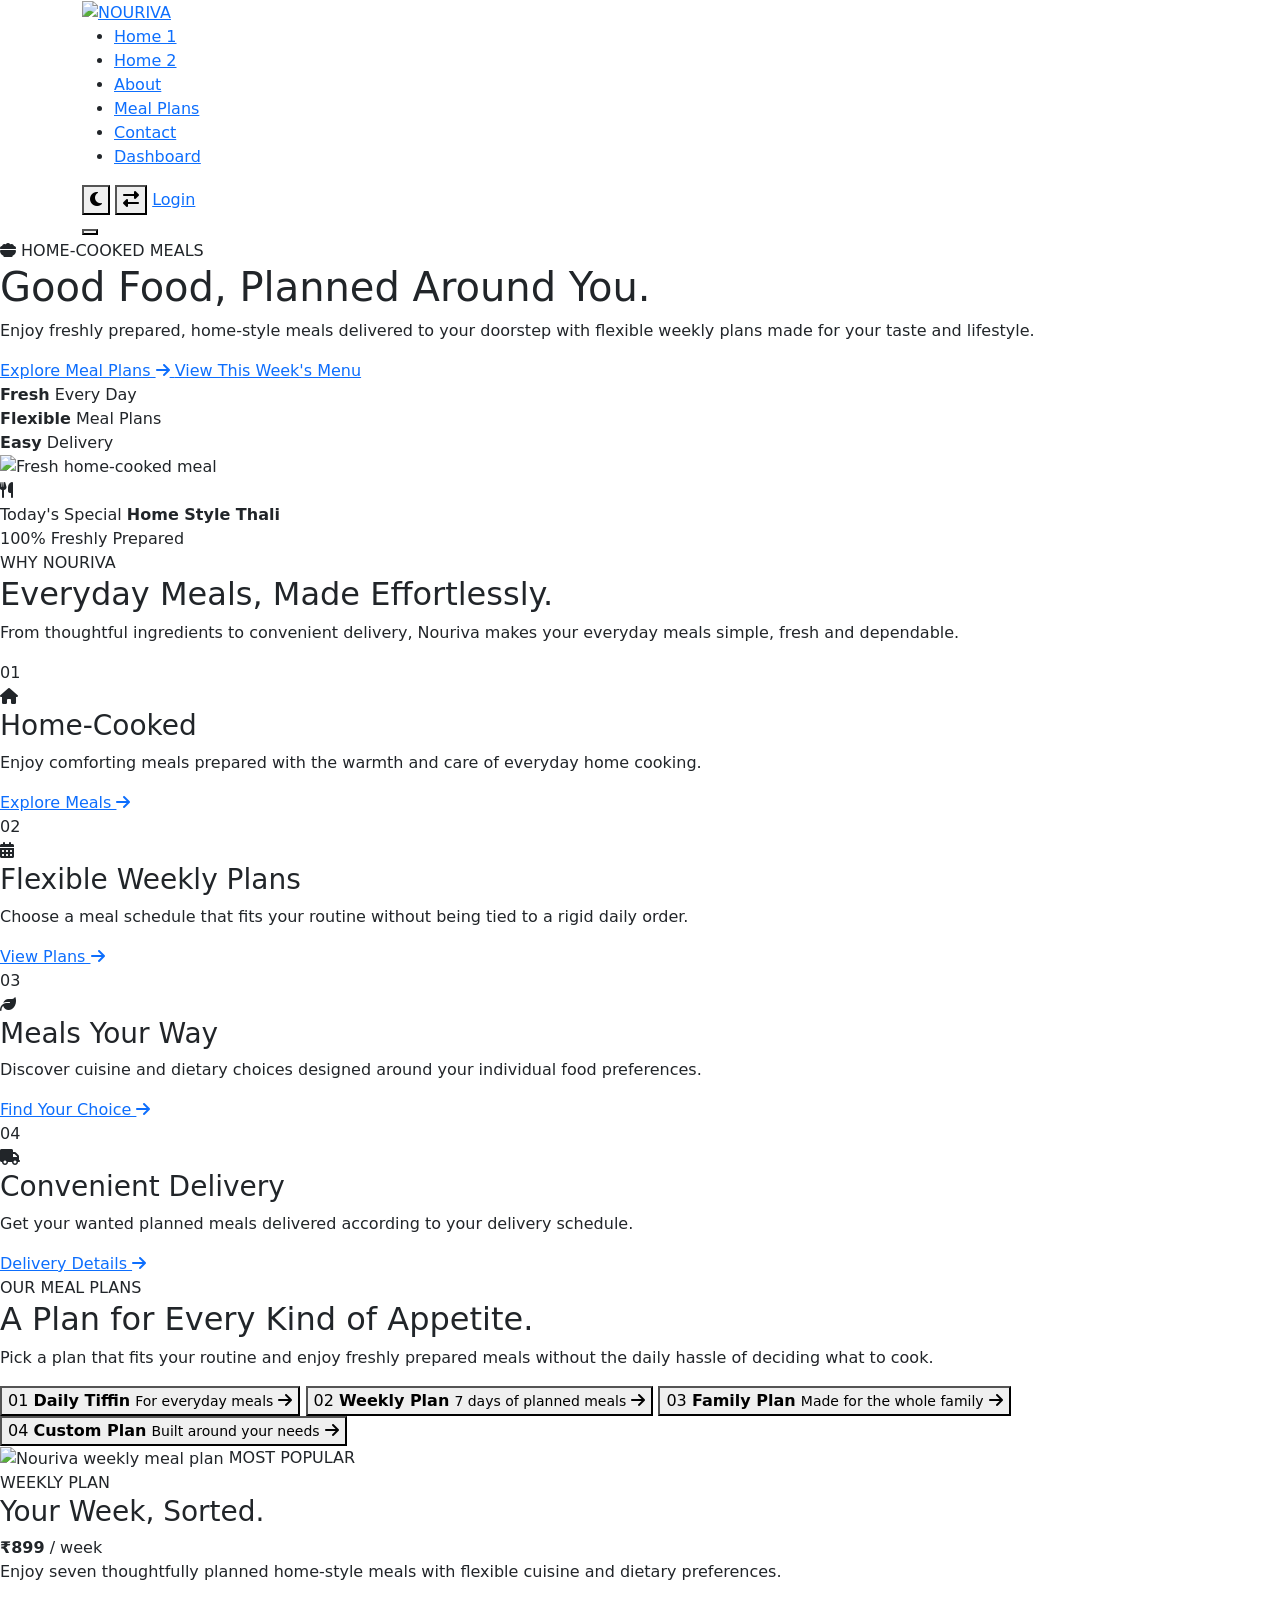
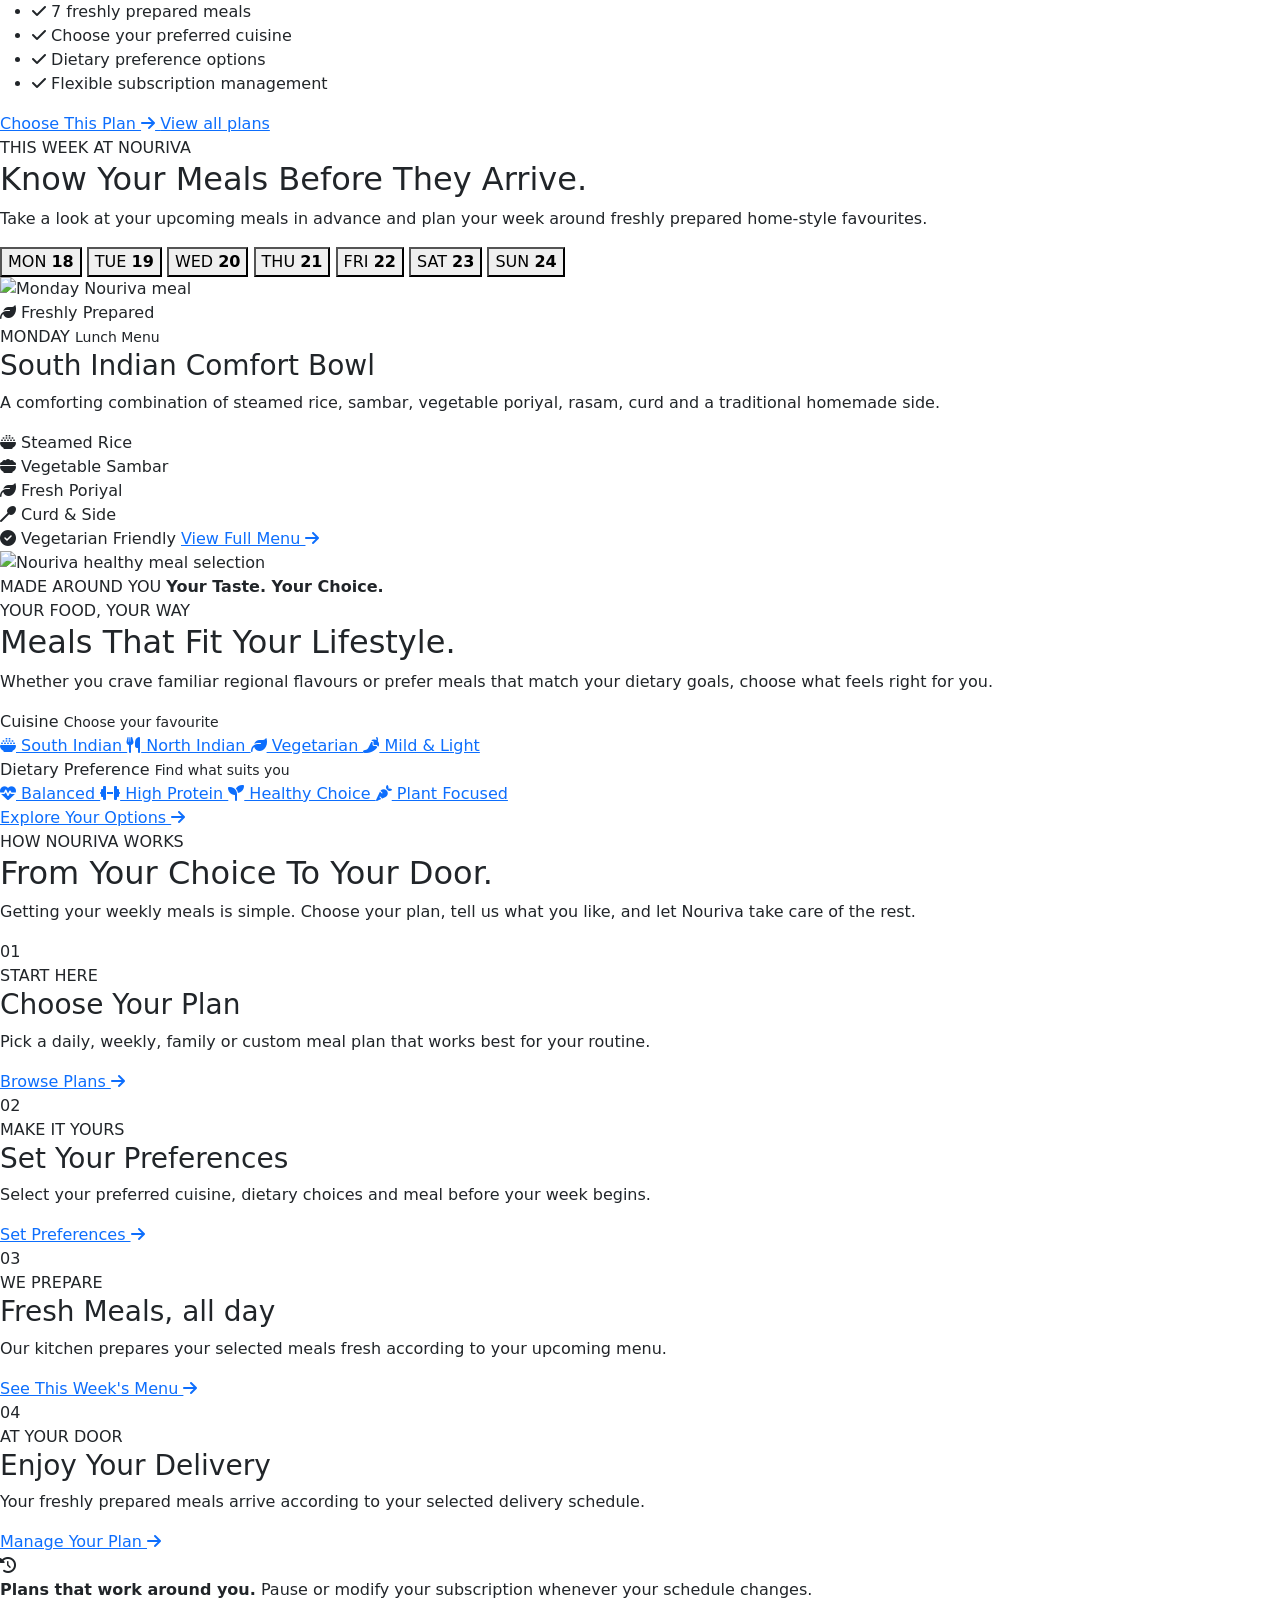
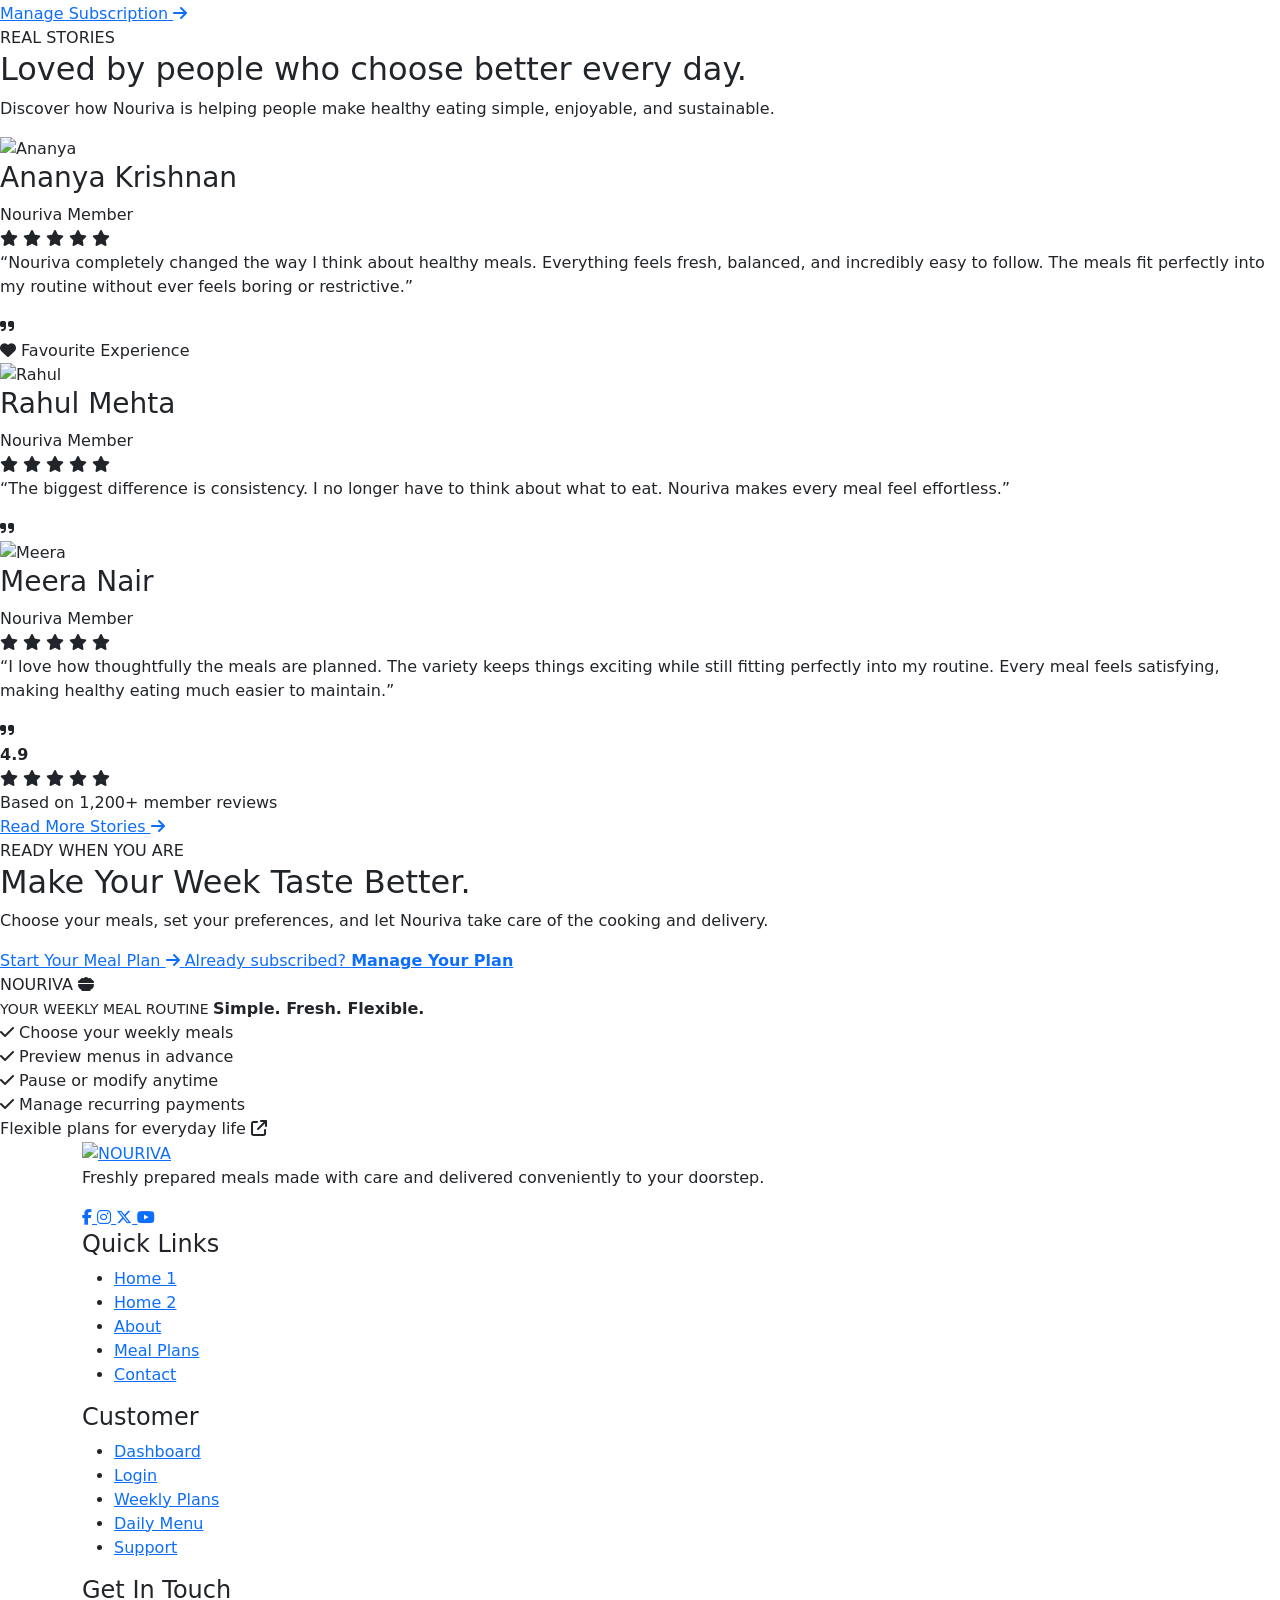
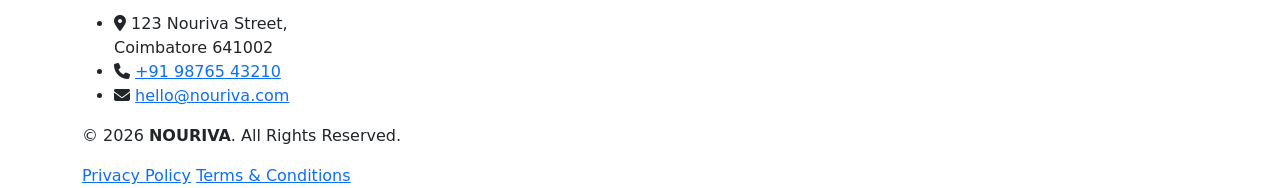
==== index.html @ d3a822d2 "Add files via upload" ====
<!DOCTYPE html>
<html lang="en">

<head>
    <meta charset="UTF-8">

    <!-- Responsive -->
    <meta name="viewport" content="width=device-width, initial-scale=1.0">

    <!-- SEO -->
    <meta name="description" content="NOURIVA - Home-cooked tiffin and meal subscription service.">
    <meta name="keywords" content="tiffin, meal subscription, home cooked meals, food delivery">
    <meta name="author" content="NOURIVA">

    <!-- Page Title -->
    <title>NOURIVA</title>

    <!-- Favicon -->
    <link rel="icon" type="image/png" href="images/favicon.png">

    <!-- Google Fonts -->
    <link rel="preconnect" href="https://fonts.googleapis.com">
    <link rel="preconnect" href="https://fonts.gstatic.com" crossorigin>

    <!-- Heading: DM Serif Display | Body: Manrope -->
    <link
        href="https://fonts.googleapis.com/css2?family=DM+Serif+Display&family=Manrope:wght@400;500;600;700;800&display=swap"
        rel="stylesheet">

    <!-- Bootstrap -->
    <link href="https://cdn.jsdelivr.net/npm/bootstrap@5.3.3/dist/css/bootstrap.min.css" rel="stylesheet">

    <!-- Font Awesome -->
    <link rel="stylesheet" href="https://cdnjs.cloudflare.com/ajax/libs/font-awesome/6.7.2/css/all.min.css">

    <!-- Main CSS -->
    <link rel="stylesheet" href="css/style.css">

</head>

<body>

    <!-- =========================
     HEADER START
========================= -->
    <header class="site-header">
        <div class="container">
            <nav class="main-navbar">

                <!-- Logo -->
                <a href="index.html" class="brand-logo">
                    <img src="images/logo.png" alt="NOURIVA">
                </a>

                <!-- Navigation -->
                <div class="nav-wrapper" id="navWrapper">

                    <ul class="main-nav">
                        <li>
                            <a href="index.html" class="active">Home 1</a>
                        </li>

                        <li>
                            <a href="home-2.html">Home 2</a>
                        </li>

                        <li>
                            <a href="about.html">About</a>
                        </li>

                        <li>
                            <a href="meal-plans.html">Meal Plans</a>
                        </li>

                        <li>
                            <a href="contact.html">Contact</a>
                        </li>

                        <li>
                            <a href="dashboard.html">Dashboard</a>
                        </li>
                    </ul>

                    <!-- Header Actions -->
                    <div class="header-actions">

                        <!-- Dark Mode -->
                        <button class="header-icon-btn" id="darkModeToggle" type="button" aria-label="Toggle Dark Mode"
                            title="Dark Mode">
                            <i class="fa-solid fa-moon"></i>
                        </button>

                        <!-- RTL -->
                        <button class="header-icon-btn" id="rtlToggle" type="button" aria-label="Toggle RTL Mode"
                            title="RTL Mode">
                            <i class="fa-solid fa-right-left"></i>
                        </button>

                        <!-- Login -->
                        <a href="login.html" class="login-btn">
                            <span>Login</span>
                        </a>

                    </div>

                </div>

                <!-- Mobile Menu Toggle -->
                <button class="menu-toggle" id="menuToggle" type="button" aria-label="Toggle Navigation"
                    aria-expanded="false">

                    <span></span>
                    <span></span>
                    <span></span>

                </button>

            </nav>
        </div>
    </header>
    <!-- =========================
     HEADER END
========================= -->


    <!-- =========================
     NOURIVA HERO START
========================= -->
    <section class="nouriva-hero">

        <div class="nouriva-hero-inner">

            <!-- Left Content -->
            <div class="nouriva-hero-copy">

                <span class="nouriva-hero-label">
                    <i class="fa-solid fa-bowl-food"></i>
                    HOME-COOKED MEALS
                </span>

                <h1>
                    Good Food,
                    <span>Planned Around You.</span>
                </h1>

                <p>
                    Enjoy freshly prepared, home-style meals delivered to
                    your doorstep with flexible weekly plans made for your
                    taste and lifestyle.
                </p>

                <div class="nouriva-hero-buttons">

                    <a href="meal-plans.html" class="nouriva-primary-cta">
                        Explore Meal Plans
                        <i class="fa-solid fa-arrow-right"></i>
                    </a>

                    <a href="meal-plans.html" class="nouriva-secondary-cta">
                        View This Week's Menu
                    </a>

                </div>

                <div class="nouriva-hero-highlights">

                    <div class="nouriva-highlight-item">
                        <strong>Fresh</strong>
                        <span>Every Day</span>
                    </div>

                    <div class="nouriva-highlight-item">
                        <strong>Flexible</strong>
                        <span>Meal Plans</span>
                    </div>

                    <div class="nouriva-highlight-item">
                        <strong>Easy</strong>
                        <span>Delivery</span>
                    </div>

                </div>

            </div>


            <!-- Right Visual -->
            <div class="nouriva-hero-visual">

                <div class="nouriva-food-frame">

                    <img src="images/hero-1.jpg" alt="Fresh home-cooked meal">

                </div>

                <!-- Floating Meal Card -->
                <div class="nouriva-meal-float">

                    <div class="nouriva-float-icon">
                        <i class="fa-solid fa-utensils"></i>
                    </div>

                    <div>
                        <span>Today's Special</span>
                        <strong>Home Style Thali</strong>
                    </div>

                </div>


                <!-- Fresh Badge -->
                <div class="nouriva-fresh-badge">

                    <span class="nouriva-badge-number">100%</span>
                    <span>Freshly Prepared</span>

                </div>

            </div>

        </div>

    </section>
    <!-- =========================
     NOURIVA HERO END
========================= -->


    <!-- =========================================
     WHY NOURIVA SECTION START
========================================= -->
    <section class="nouriva-benefits">

        <div class="benefits-heading">

            <span class="benefits-eyebrow">
                WHY NOURIVA
            </span>

            <h2>
                Everyday Meals,
                <span>Made Effortlessly.</span>
            </h2>

            <p>
                From thoughtful ingredients to convenient delivery,
                Nouriva makes your everyday meals simple, fresh and
                dependable.
            </p>

        </div>


        <div class="benefits-grid">

            <!-- Benefit 01 -->
            <article class="benefit-tile">

                <div class="benefit-number">
                    01
                </div>

                <div class="benefit-icon">
                    <i class="fa-solid fa-house"></i>
                </div>

                <div class="benefit-content">

                    <h3>
                        Home-Cooked
                    </h3>

                    <p>
                        Enjoy comforting meals prepared with the warmth
                        and care of everyday home cooking.
                    </p>

                    <a href="meal-plans.html">
                        Explore Meals
                        <i class="fa-solid fa-arrow-right"></i>
                    </a>

                </div>

            </article>


            <!-- Benefit 02 -->
            <article class="benefit-tile">

                <div class="benefit-number">
                    02
                </div>

                <div class="benefit-icon">
                    <i class="fa-solid fa-calendar-days"></i>
                </div>

                <div class="benefit-content">

                    <h3>
                        Flexible Weekly Plans
                    </h3>

                    <p>
                        Choose a meal schedule that fits your routine
                        without being tied to a rigid daily order.
                    </p>

                    <a href="meal-plans.html">
                        View Plans
                        <i class="fa-solid fa-arrow-right"></i>
                    </a>

                </div>

            </article>


            <!-- Benefit 03 -->
            <article class="benefit-tile">

                <div class="benefit-number">
                    03
                </div>

                <div class="benefit-icon">
                    <i class="fa-solid fa-leaf"></i>
                </div>

                <div class="benefit-content">

                    <h3>
                        Meals Your Way
                    </h3>

                    <p>
                        Discover cuisine and dietary choices designed
                        around your individual food preferences.
                    </p>

                    <a href="meal-plans.html">
                        Find Your Choice
                        <i class="fa-solid fa-arrow-right"></i>
                    </a>

                </div>

            </article>


            <!-- Benefit 04 -->
            <article class="benefit-tile">

                <div class="benefit-number">
                    04
                </div>

                <div class="benefit-icon">
                    <i class="fa-solid fa-truck"></i>
                </div>

                <div class="benefit-content">

                    <h3>
                        Convenient Delivery
                    </h3>

                    <p>
                        Get your wanted planned meals delivered
                        according to your delivery schedule.
                    </p>

                    <a href="contact.html">
                        Delivery Details
                        <i class="fa-solid fa-arrow-right"></i>
                    </a>

                </div>

            </article>

        </div>

    </section>
    <!-- =========================================
     WHY NOURIVA SECTION END
========================================= -->

    <!-- =========================================
     MEAL PLANS SECTION START
========================================= -->
    <section class="nouriva-plans">

        <div class="plans-shell">

            <!-- Section Intro -->
            <div class="plans-intro">

                <span class="plans-kicker">
                    OUR MEAL PLANS
                </span>

                <h2>
                    A Plan for Every
                    <span>Kind of Appetite.</span>
                </h2>

                <p>
                    Pick a plan that fits your routine and enjoy freshly
                    prepared meals without the daily hassle of deciding
                    what to cook.
                </p>

            </div>


            <!-- Plans Layout -->
            <div class="plans-layout">

                <!-- Plan Navigation -->
                <div class="plans-menu">

                    <button class="plan-choice active">
                        <span class="plan-choice-number">01</span>

                        <span class="plan-choice-text">
                            <strong>Daily Tiffin</strong>
                            <small>For everyday meals</small>
                        </span>

                        <i class="fa-solid fa-arrow-right"></i>
                    </button>


                    <button class="plan-choice">
                        <span class="plan-choice-number">02</span>

                        <span class="plan-choice-text">
                            <strong>Weekly Plan</strong>
                            <small>7 days of planned meals</small>
                        </span>

                        <i class="fa-solid fa-arrow-right"></i>
                    </button>


                    <button class="plan-choice">
                        <span class="plan-choice-number">03</span>

                        <span class="plan-choice-text">
                            <strong>Family Plan</strong>
                            <small>Made for the whole family</small>
                        </span>

                        <i class="fa-solid fa-arrow-right"></i>
                    </button>


                    <button class="plan-choice">
                        <span class="plan-choice-number">04</span>

                        <span class="plan-choice-text">
                            <strong>Custom Plan</strong>
                            <small>Built around your needs</small>
                        </span>

                        <i class="fa-solid fa-arrow-right"></i>
                    </button>

                </div>


                <!-- Featured Plan -->
                <div class="featured-plan">

                    <div class="featured-plan-image">

                        <img src="images/meal-plan-1.jpg" alt="Nouriva weekly meal plan">

                        <span class="featured-plan-tag">
                            MOST POPULAR
                        </span>

                    </div>


                    <div class="featured-plan-content">

                        <div class="featured-plan-top">

                            <div>
                                <span class="featured-plan-label">
                                    WEEKLY PLAN
                                </span>

                                <h3>
                                    Your Week,
                                    <span>Sorted.</span>
                                </h3>
                            </div>

                            <div class="featured-price">
                                <strong>₹899</strong>
                                <span>/ week</span>
                            </div>

                        </div>


                        <p>
                            Enjoy seven thoughtfully planned home-style
                            meals with flexible cuisine and dietary
                            preferences.
                        </p>


                        <ul class="plan-includes">

                            <li>
                                <i class="fa-solid fa-check"></i>
                                7 freshly prepared meals
                            </li>

                            <li>
                                <i class="fa-solid fa-check"></i>
                                Choose your preferred cuisine
                            </li>

                            <li>
                                <i class="fa-solid fa-check"></i>
                                Dietary preference options
                            </li>

                            <li>
                                <i class="fa-solid fa-check"></i>
                                Flexible subscription management
                            </li>

                        </ul>


                        <div class="featured-plan-footer">

                            <a href="meal-plans.html" class="plan-action">
                                Choose This Plan
                                <i class="fa-solid fa-arrow-right"></i>
                            </a>

                            <a href="meal-plans.html" class="plan-view-link">
                                View all plans
                            </a>

                        </div>

                    </div>

                </div>

            </div>

        </div>

    </section>
    <!-- =========================================
     MEAL PLANS SECTION END
========================================= -->


    <!-- =========================================
     WEEKLY MENU SECTION START
========================================= -->
    <section class="nouriva-menu-showcase">

        <div class="menu-showcase-head">

            <span class="menu-showcase-label">
                THIS WEEK AT NOURIVA
            </span>

            <h2>
                Know Your Meals
                <span>Before They Arrive.</span>
            </h2>

            <p>
                Take a look at your upcoming meals in advance and plan
                your week around freshly prepared home-style favourites.
            </p>

        </div>


        <!-- Day Navigation -->
        <div class="weekly-day-bar">

            <button class="menu-day active" data-day="monday">
                <span>MON</span>
                <strong>18</strong>
            </button>

            <button class="menu-day" data-day="tuesday">
                <span>TUE</span>
                <strong>19</strong>
            </button>

            <button class="menu-day" data-day="wednesday">
                <span>WED</span>
                <strong>20</strong>
            </button>

            <button class="menu-day" data-day="thursday">
                <span>THU</span>
                <strong>21</strong>
            </button>

            <button class="menu-day" data-day="friday">
                <span>FRI</span>
                <strong>22</strong>
            </button>

            <button class="menu-day" data-day="saturday">
                <span>SAT</span>
                <strong>23</strong>
            </button>

            <button class="menu-day" data-day="sunday">
                <span>SUN</span>
                <strong>24</strong>
            </button>

        </div>


        <!-- Featured Menu -->
        <div class="menu-feature-card">

            <!-- Image -->
            <div class="menu-feature-visual">

                <img id="weeklyMenuImage" src="images/menu-monday.jpg" alt="Monday Nouriva meal">

                <div class="menu-image-note">
                    <i class="fa-solid fa-leaf"></i>
                    Freshly Prepared
                </div>

            </div>


            <!-- Content -->
            <div class="menu-feature-details">

                <div class="menu-day-heading">

                    <span id="weeklyMenuDay">
                        MONDAY
                    </span>

                    <small>
                        Lunch Menu
                    </small>

                </div>

                <h3 id="weeklyMenuTitle">
                    South Indian Comfort Bowl
                </h3>

                <p id="weeklyMenuDescription">
                    A comforting combination of steamed rice, sambar,
                    vegetable poriyal, rasam, curd and a traditional
                    homemade side.
                </p>


                <div class="menu-items">

                    <div class="menu-item">
                        <i class="fa-solid fa-bowl-rice"></i>
                        <span>Steamed Rice</span>
                    </div>

                    <div class="menu-item">
                        <i class="fa-solid fa-bowl-food"></i>
                        <span>Vegetable Sambar</span>
                    </div>

                    <div class="menu-item">
                        <i class="fa-solid fa-leaf"></i>
                        <span>Fresh Poriyal</span>
                    </div>

                    <div class="menu-item">
                        <i class="fa-solid fa-spoon"></i>
                        <span>Curd & Side</span>
                    </div>

                </div>


                <div class="menu-feature-footer">

                    <span class="menu-preference">
                        <i class="fa-solid fa-circle-check"></i>
                        Vegetarian Friendly
                    </span>

                    <a href="meal-plans.html" class="menu-view-button">
                        View Full Menu
                        <i class="fa-solid fa-arrow-right"></i>
                    </a>

                </div>

            </div>

        </div>

    </section>
    <!-- =========================================
     WEEKLY MENU SECTION END
========================================= -->

    <!-- =========================================
     FOOD PREFERENCES SECTION START
========================================= -->
    <section class="nouriva-preferences">

        <div class="preference-wrap">

            <!-- Visual Side -->
            <div class="preference-visual">

                <img src="images/preferences-food.jpg" alt="Nouriva healthy meal selection">

                <div class="preference-image-label">

                    <span>
                        MADE AROUND YOU
                    </span>

                    <strong>
                        Your Taste.
                        Your Choice.
                    </strong>

                </div>

            </div>


            <!-- Content Side -->
            <div class="preference-content">

                <span class="preference-overline">
                    YOUR FOOD, YOUR WAY
                </span>

                <h2>
                    Meals That Fit
                    <span>Your Lifestyle.</span>
                </h2>

                <p class="preference-intro">
                    Whether you crave familiar regional flavours or
                    prefer meals that match your dietary goals, choose
                    what feels right for you.
                </p>


                <!-- Cuisine -->
                <div class="preference-group">

                    <div class="preference-group-title">
                        <span>Cuisine</span>

                        <small>
                            Choose your favourite
                        </small>
                    </div>

                    <div class="preference-options">

                        <a href="meal-plans.html" class="preference-pill">
                            <i class="fa-solid fa-bowl-rice"></i>
                            South Indian
                        </a>

                        <a href="meal-plans.html" class="preference-pill">
                            <i class="fa-solid fa-utensils"></i>
                            North Indian
                        </a>

                        <a href="meal-plans.html" class="preference-pill">
                            <i class="fa-solid fa-leaf"></i>
                            Vegetarian
                        </a>

                        <a href="meal-plans.html" class="preference-pill">
                            <i class="fa-solid fa-pepper-hot"></i>
                            Mild & Light
                        </a>

                    </div>

                </div>


                <!-- Dietary Preferences -->
                <div class="preference-group">

                    <div class="preference-group-title">
                        <span>Dietary Preference</span>

                        <small>
                            Find what suits you
                        </small>
                    </div>

                    <div class="preference-options">

                        <a href="meal-plans.html" class="preference-pill">
                            <i class="fa-solid fa-heart-pulse"></i>
                            Balanced
                        </a>

                        <a href="meal-plans.html" class="preference-pill">
                            <i class="fa-solid fa-dumbbell"></i>
                            High Protein
                        </a>

                        <a href="meal-plans.html" class="preference-pill">
                            <i class="fa-solid fa-seedling"></i>
                            Healthy Choice
                        </a>

                        <a href="meal-plans.html" class="preference-pill">
                            <i class="fa-solid fa-carrot"></i>
                            Plant Focused
                        </a>

                    </div>

                </div>


                <a href="meal-plans.html" class="preference-cta">
                    Explore Your Options
                    <i class="fa-solid fa-arrow-right"></i>
                </a>

            </div>

        </div>

    </section>
    <!-- =========================================
     FOOD PREFERENCES SECTION END
========================================= -->

    <!-- =========================================
     HOW IT WORKS SECTION START
========================================= -->
    <section class="nouriva-process">

        <div class="process-heading">

            <span class="process-label">
                HOW NOURIVA WORKS
            </span>

            <h2>
                From Your Choice
                <span>To Your Door.</span>
            </h2>

            <p>
                Getting your weekly meals is simple. Choose your plan,
                tell us what you like, and let Nouriva take care of the rest.
            </p>

        </div>


        <div class="process-track">

            <!-- Step 01 -->
            <div class="process-step">

                <div class="process-marker">
                    <span>01</span>
                </div>

                <div class="process-step-content">

                    <span class="process-step-label">
                        START HERE
                    </span>

                    <h3>
                        Choose Your Plan
                    </h3>

                    <p>
                        Pick a daily, weekly, family or custom meal plan
                        that works best for your routine.
                    </p>

                    <a href="meal-plans.html">
                        Browse Plans
                        <i class="fa-solid fa-arrow-right"></i>
                    </a>

                </div>

            </div>


            <!-- Step 02 -->
            <div class="process-step">

                <div class="process-marker">
                    <span>02</span>
                </div>

                <div class="process-step-content">

                    <span class="process-step-label">
                        MAKE IT YOURS
                    </span>

                    <h3>
                        Set Your Preferences
                    </h3>

                    <p>
                        Select your preferred cuisine, dietary choices
                        and meal before your week begins.
                    </p>

                    <a href="dashboard.html">
                        Set Preferences
                        <i class="fa-solid fa-arrow-right"></i>
                    </a>

                </div>

            </div>


            <!-- Step 03 -->
            <div class="process-step">

                <div class="process-marker">
                    <span>03</span>
                </div>

                <div class="process-step-content">

                    <span class="process-step-label">
                        WE PREPARE
                    </span>

                    <h3>
                        Fresh Meals, all day
                    </h3>

                    <p>
                        Our kitchen prepares your selected meals fresh
                        according to your upcoming menu.
                    </p>

                    <a href="meal-plans.html">
                        See This Week's Menu
                        <i class="fa-solid fa-arrow-right"></i>
                    </a>

                </div>

            </div>


            <!-- Step 04 -->
            <div class="process-step">

                <div class="process-marker">
                    <span>04</span>
                </div>

                <div class="process-step-content">

                    <span class="process-step-label">
                        AT YOUR DOOR
                    </span>

                    <h3>
                        Enjoy Your Delivery
                    </h3>

                    <p>
                        Your freshly prepared meals arrive according to
                        your selected delivery schedule.
                    </p>

                    <a href="dashboard.html">
                        Manage Your Plan
                        <i class="fa-solid fa-arrow-right"></i>
                    </a>

                </div>

            </div>

        </div>


        <!-- Bottom Highlight -->
        <div class="process-note">

            <div class="process-note-icon">
                <i class="fa-solid fa-clock-rotate-left"></i>
            </div>

            <div class="process-note-text">
                <strong>Plans that work around you.</strong>

                <span>
                    Pause or modify your subscription whenever your schedule changes.
                </span>
            </div>

            <a href="dashboard.html" class="process-note-action">
                Manage Subscription
                <i class="fa-solid fa-arrow-right"></i>
            </a>

        </div>

    </section>
    <!-- =========================================
     HOW IT WORKS SECTION END
========================================= -->


    <!-- =====================================================
     TESTIMONIALS SECTION
===================================================== -->

    <section class="nouriva-testimonials-section">

        <div class="nouriva-testimonials-container">

            <!-- Section Heading -->

            <div class="nouriva-testimonials-heading">

                <span class="nouriva-section-eyebrow">
                    REAL STORIES
                </span>

                <h2>
                    Loved by people who choose
                    <span>better every day.</span>
                </h2>

                <p>
                    Discover how Nouriva is helping people make
                    healthy eating simple, enjoyable, and sustainable.
                </p>

            </div>


            <!-- Testimonials -->

            <div class="nouriva-testimonials-grid">


                <!-- Testimonial 01 -->

                <article class="nouriva-testimonial-card">

                    <div class="nouriva-testimonial-top">

                        <div class="nouriva-testimonial-avatar">

                            <img src="images/testimonial-1.jpg" alt="Ananya">

                        </div>

                        <div>

                            <h3>
                                Ananya Krishnan
                            </h3>

                            <span>
                                Nouriva Member
                            </span>

                        </div>

                    </div>


                    <div class="nouriva-testimonial-stars">

                        <i class="fa-solid fa-star"></i>
                        <i class="fa-solid fa-star"></i>
                        <i class="fa-solid fa-star"></i>
                        <i class="fa-solid fa-star"></i>
                        <i class="fa-solid fa-star"></i>

                    </div>


                    <p class="nouriva-testimonial-text">
                        “Nouriva completely changed the way I think
                        about healthy meals. Everything feels fresh,
                        balanced, and incredibly easy to follow.
                        The meals fit perfectly into my routine
                        without ever feels boring or restrictive.”
                    </p>


                    <div class="nouriva-testimonial-quote">
                        <i class="fa-solid fa-quote-right"></i>
                    </div>

                </article>



                <!-- Testimonial 02 - Featured -->

                <article class="nouriva-testimonial-card featured">

                    <div class="nouriva-testimonial-featured-label">
                        <i class="fa-solid fa-heart"></i>
                        Favourite Experience
                    </div>


                    <div class="nouriva-testimonial-top">

                        <div class="nouriva-testimonial-avatar">

                            <img src="images/testimonial-2.jpg" alt="Rahul">

                        </div>

                        <div>

                            <h3>
                                Rahul Mehta
                            </h3>

                            <span>
                                Nouriva Member
                            </span>

                        </div>

                    </div>


                    <div class="nouriva-testimonial-stars">

                        <i class="fa-solid fa-star"></i>
                        <i class="fa-solid fa-star"></i>
                        <i class="fa-solid fa-star"></i>
                        <i class="fa-solid fa-star"></i>
                        <i class="fa-solid fa-star"></i>

                    </div>


                    <p class="nouriva-testimonial-text">
                        “The biggest difference is consistency.
                        I no longer have to think about what to eat.
                        Nouriva makes every meal feel effortless.”
                    </p>


                    <div class="nouriva-testimonial-quote">
                        <i class="fa-solid fa-quote-right"></i>
                    </div>

                </article>



                <!-- Testimonial 03 -->

                <article class="nouriva-testimonial-card">

                    <div class="nouriva-testimonial-top">

                        <div class="nouriva-testimonial-avatar">

                            <img src="images/testimonial-3.jpg" alt="Meera">

                        </div>

                        <div>

                            <h3>
                                Meera Nair
                            </h3>

                            <span>
                                Nouriva Member
                            </span>

                        </div>

                    </div>


                    <div class="nouriva-testimonial-stars">

                        <i class="fa-solid fa-star"></i>
                        <i class="fa-solid fa-star"></i>
                        <i class="fa-solid fa-star"></i>
                        <i class="fa-solid fa-star"></i>
                        <i class="fa-solid fa-star"></i>

                    </div>


                    <p class="nouriva-testimonial-text">
                        “I love how thoughtfully the meals are planned.
                        The variety keeps things exciting while still
                        fitting perfectly into my routine.
                        Every meal feels satisfying,
                        making healthy eating much easier to maintain.”
                    </p>


                    <div class="nouriva-testimonial-quote">
                        <i class="fa-solid fa-quote-right"></i>
                    </div>

                </article>


            </div>


            <!-- Bottom Trust -->

            <div class="nouriva-testimonials-bottom">

                <div class="nouriva-testimonials-rating">

                    <strong>
                        4.9
                    </strong>

                    <div>

                        <div class="nouriva-testimonial-stars">

                            <i class="fa-solid fa-star"></i>
                            <i class="fa-solid fa-star"></i>
                            <i class="fa-solid fa-star"></i>
                            <i class="fa-solid fa-star"></i>
                            <i class="fa-solid fa-star"></i>

                        </div>

                        <span>
                            Based on 1,200+ member reviews
                        </span>

                    </div>

                </div>


                <a href="#" class="nouriva-testimonials-button">

                    Read More Stories

                    <i class="fa-solid fa-arrow-right"></i>

                </a>

            </div>

        </div>

    </section>


    <!-- =========================================
     FINAL CTA SECTION START
========================================= -->
    <section class="nouriva-subscribe-cta">

        <div class="subscribe-cta-inner">

            <!-- Main CTA Content -->
            <div class="subscribe-cta-copy">

                <span class="subscribe-cta-label">
                    READY WHEN YOU ARE
                </span>

                <h2>
                    Make Your Week
                    <span>Taste Better.</span>
                </h2>

                <p>
                    Choose your meals, set your preferences, and let
                    Nouriva take care of the cooking and delivery.
                </p>

                <div class="subscribe-cta-actions">

                    <a href="meal-plans.html" class="subscribe-main-button">
                        Start Your Meal Plan
                        <i class="fa-solid fa-arrow-right"></i>
                    </a>

                    <a href="dashboard.html" class="subscribe-dashboard-link">
                        Already subscribed?
                        <strong>Manage Your Plan</strong>
                    </a>

                </div>

            </div>


            <!-- CTA Information Card -->
            <div class="subscribe-cta-card">

                <div class="subscribe-card-top">

                    <span>
                        NOURIVA
                    </span>

                    <i class="fa-solid fa-bowl-food"></i>

                </div>


                <div class="subscribe-card-heading">

                    <small>
                        YOUR WEEKLY MEAL ROUTINE
                    </small>

                    <strong>
                        Simple.
                        Fresh.
                        Flexible.
                    </strong>

                </div>


                <div class="subscribe-card-points">

                    <div>
                        <i class="fa-solid fa-check"></i>
                        <span>Choose your weekly meals</span>
                    </div>

                    <div>
                        <i class="fa-solid fa-check"></i>
                        <span>Preview menus in advance</span>
                    </div>

                    <div>
                        <i class="fa-solid fa-check"></i>
                        <span>Pause or modify anytime</span>
                    </div>

                    <div>
                        <i class="fa-solid fa-check"></i>
                        <span>Manage recurring payments</span>
                    </div>

                </div>


                <div class="subscribe-card-footer">

                    <span>
                        Flexible plans for everyday life
                    </span>

                    <i class="fa-solid fa-arrow-up-right-from-square"></i>

                </div>

            </div>

        </div>

    </section>
    <!-- =========================================
     FINAL CTA SECTION END
========================================= -->

    <!-- =========================
     FOOTER START
========================= -->
    <footer class="site-footer">

        <div class="container">

            <div class="footer-top">

                <!-- Brand -->
                <div class="footer-brand">

                    <a href="index.html" class="footer-logo">
                        <img src="images/logo.png" alt="NOURIVA">
                    </a>

                    <p>
                        Freshly prepared meals made with care and delivered
                        conveniently to your doorstep.
                    </p>

                    <div class="footer-social">

                        <a href="#" aria-label="Facebook">
                            <i class="fa-brands fa-facebook-f"></i>
                        </a>

                        <a href="#" aria-label="Instagram">
                            <i class="fa-brands fa-instagram"></i>
                        </a>

                        <a href="#" aria-label="Twitter">
                            <i class="fa-brands fa-x-twitter"></i>
                        </a>

                        <a href="#" aria-label="YouTube">
                            <i class="fa-brands fa-youtube"></i>
                        </a>

                    </div>

                </div>


                <!-- Quick Links -->
                <div class="footer-column">

                    <h4>Quick Links</h4>

                    <ul>
                        <li>
                            <a href="home-1.html">Home 1</a>
                        </li>

                        <li>
                            <a href="home-2.html">Home 2</a>
                        </li>

                        <li>
                            <a href="about.html">About</a>
                        </li>

                        <li>
                            <a href="meal-plans.html">Meal Plans</a>
                        </li>

                        <li>
                            <a href="contact.html">Contact</a>
                        </li>
                    </ul>

                </div>


                <!-- Customer -->
                <div class="footer-column">

                    <h4>Customer</h4>

                    <ul>
                        <li>
                            <a href="dashboard.html">Dashboard</a>
                        </li>

                        <li>
                            <a href="login.html">Login</a>
                        </li>

                        <li>
                            <a href="meal-plans.html">Weekly Plans</a>
                        </li>

                        <li>
                            <a href="meal-plans.html">Daily Menu</a>
                        </li>

                        <li>
                            <a href="contact.html">Support</a>
                        </li>
                    </ul>

                </div>


                <!-- Contact -->
                <div class="footer-column footer-contact">

                    <h4>Get In Touch</h4>

                    <ul>

                        <li>
                            <i class="fa-solid fa-location-dot"></i>

                            <span>
                                123 Nouriva Street,<br>
                                Coimbatore 641002
                            </span>
                        </li>

                        <li>
                            <i class="fa-solid fa-phone"></i>

                            <a href="tel:+919876543210">
                                +91 98765 43210
                            </a>
                        </li>

                        <li>
                            <i class="fa-solid fa-envelope"></i>

                            <a href="mailto:hello@nouriva.com">
                                hello@nouriva.com
                            </a>
                        </li>

                    </ul>

                </div>

            </div>


            <!-- Footer Bottom -->
            <div class="footer-bottom">

                <p>
                    © 2026 <strong>NOURIVA</strong>. All Rights Reserved.
                </p>

                <div class="footer-bottom-links">
                    <a href="#">Privacy Policy</a>
                    <a href="#">Terms & Conditions</a>
                </div>

            </div>

        </div>

    </footer>
    <!-- =========================
     FOOTER END
========================= -->


    <!-- Bootstrap JS -->
    <script src="https://cdn.jsdelivr.net/npm/bootstrap@5.3.3/dist/js/bootstrap.bundle.min.js"></script>

    <!-- Main JS -->
    <script src="js/main.js"></script>

</body>

</html>
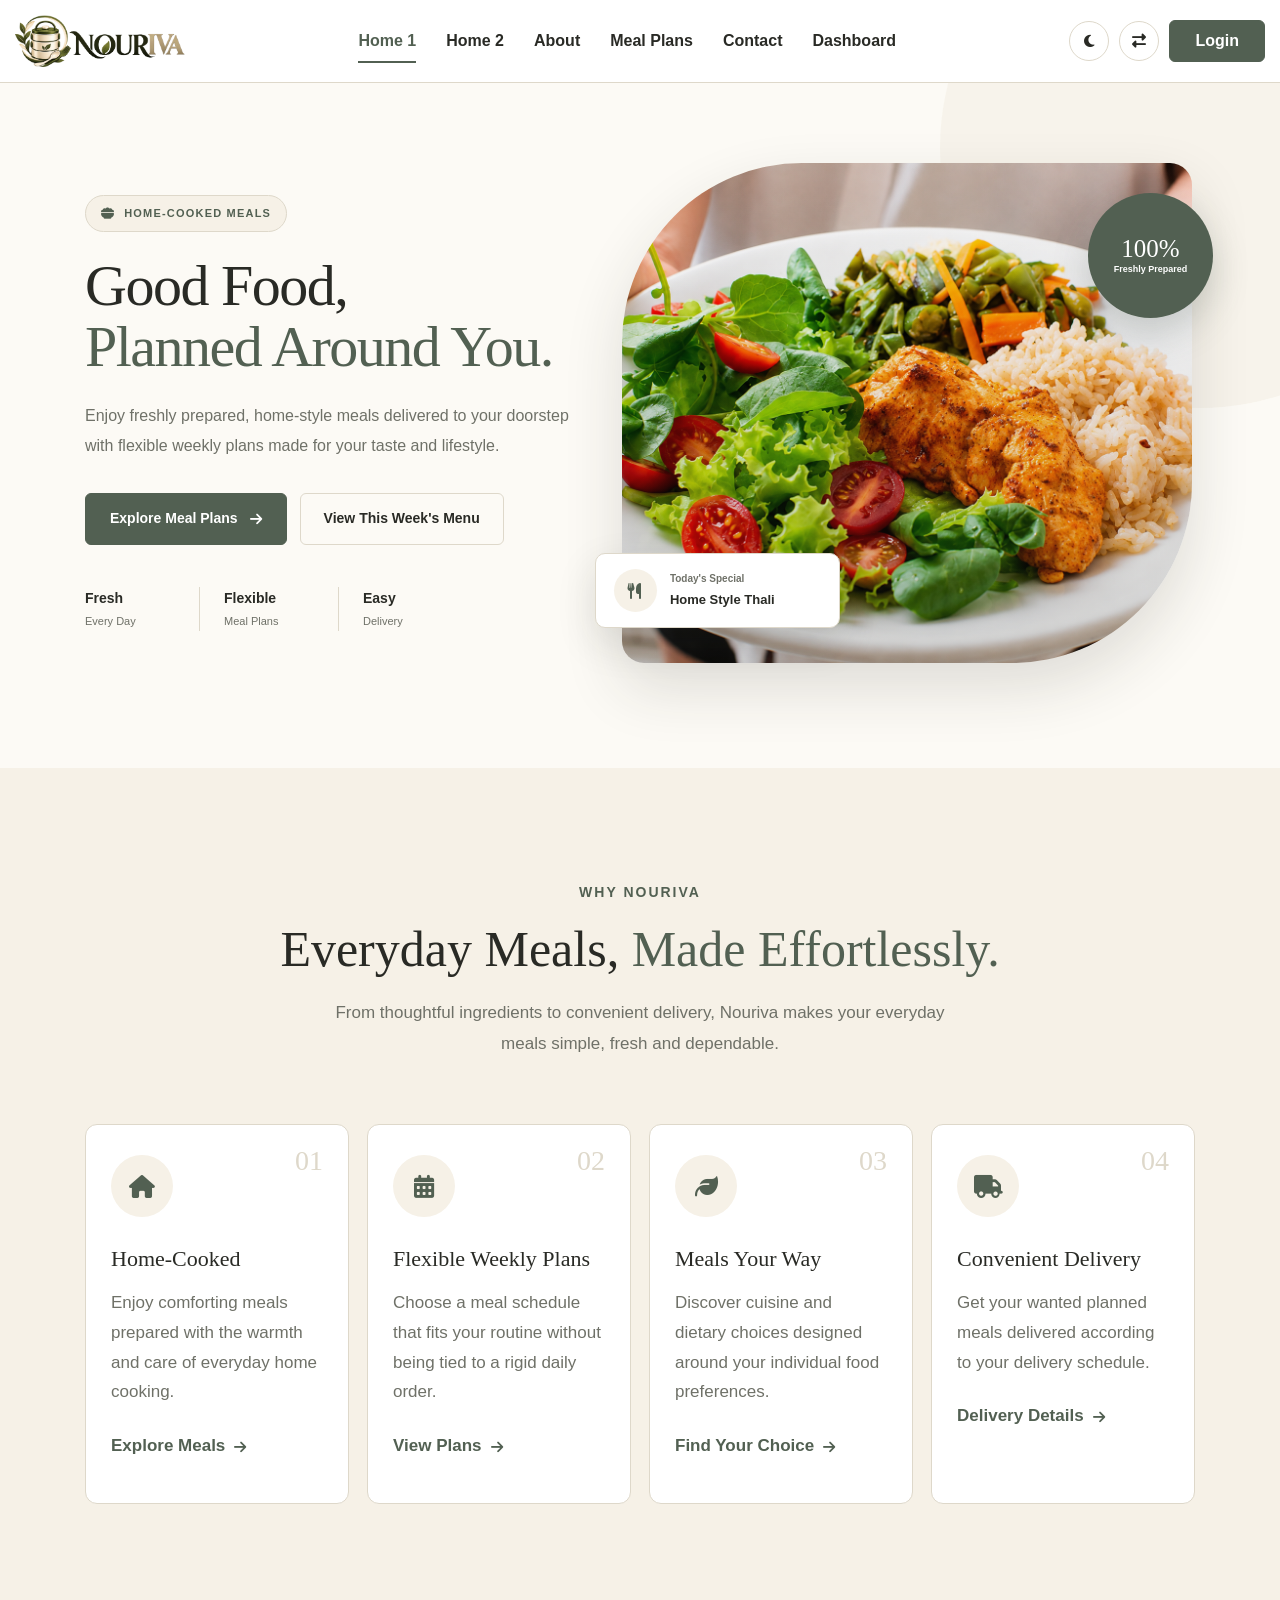
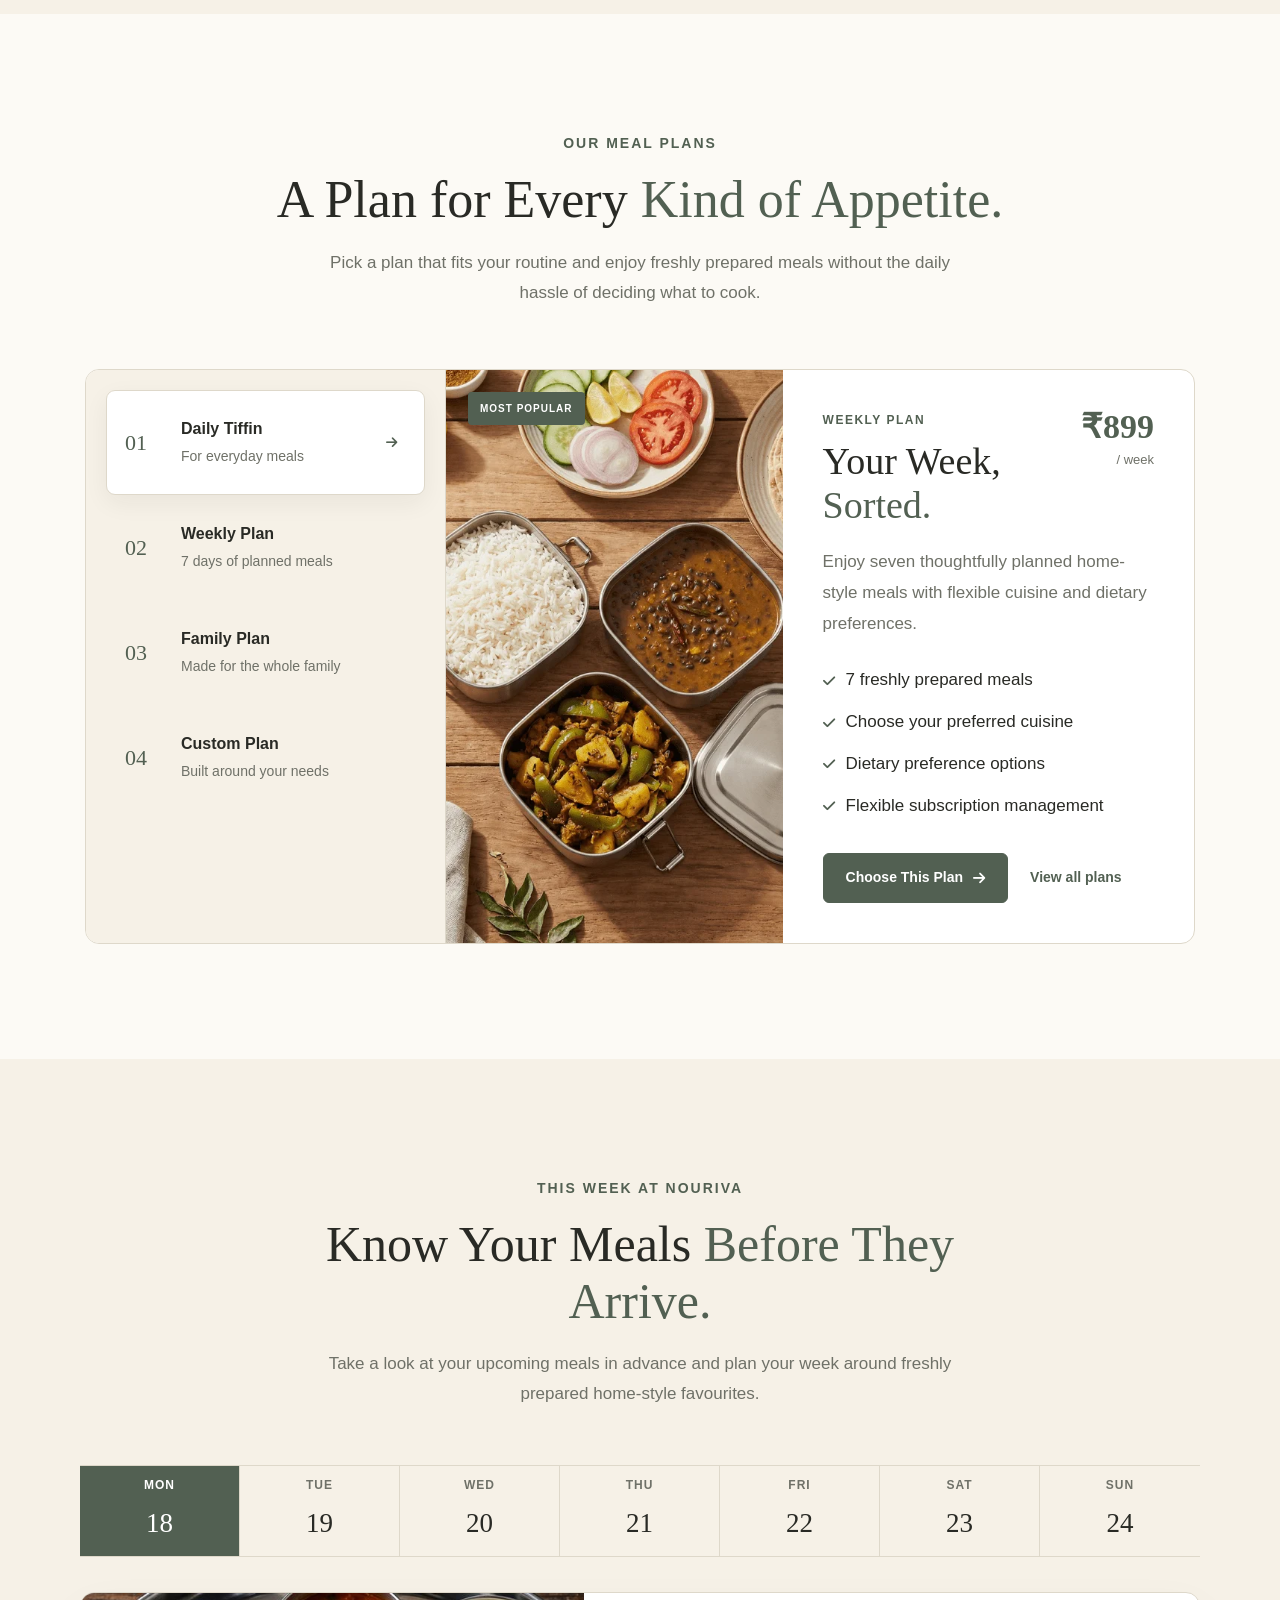
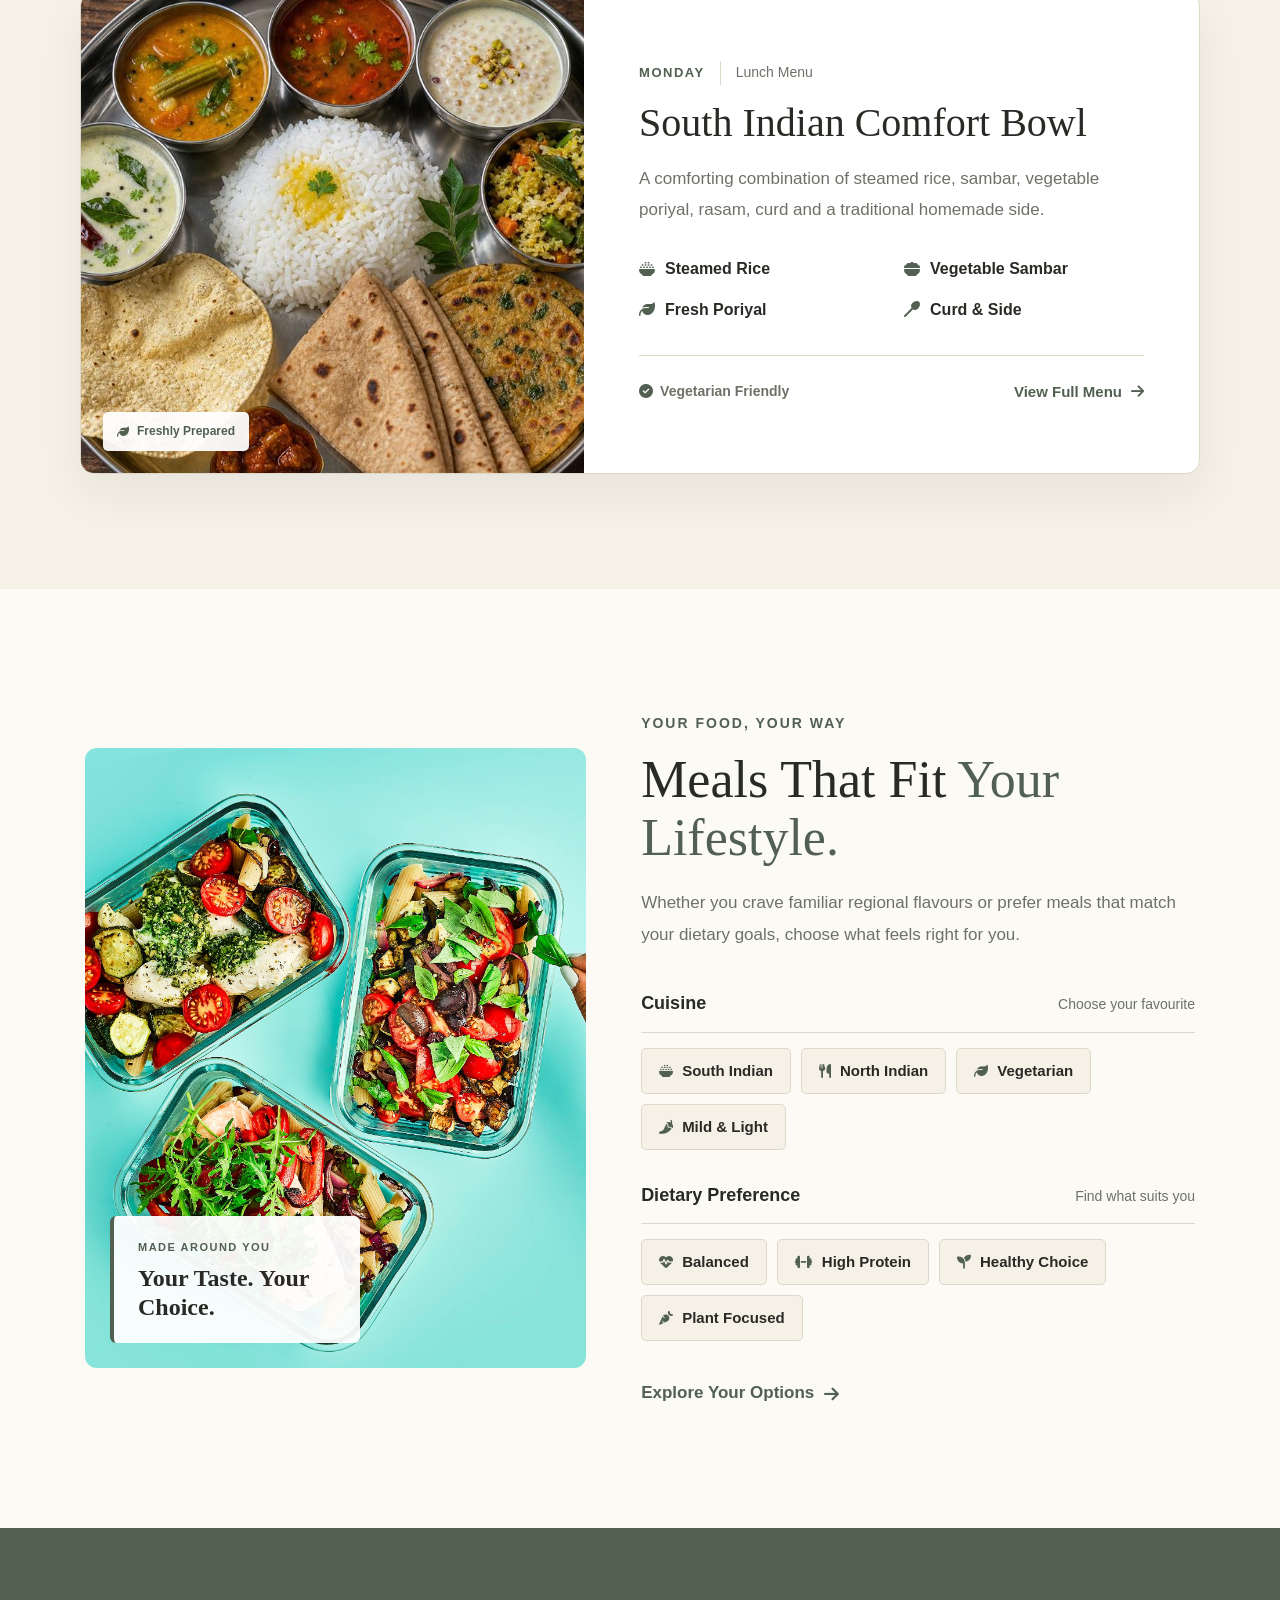
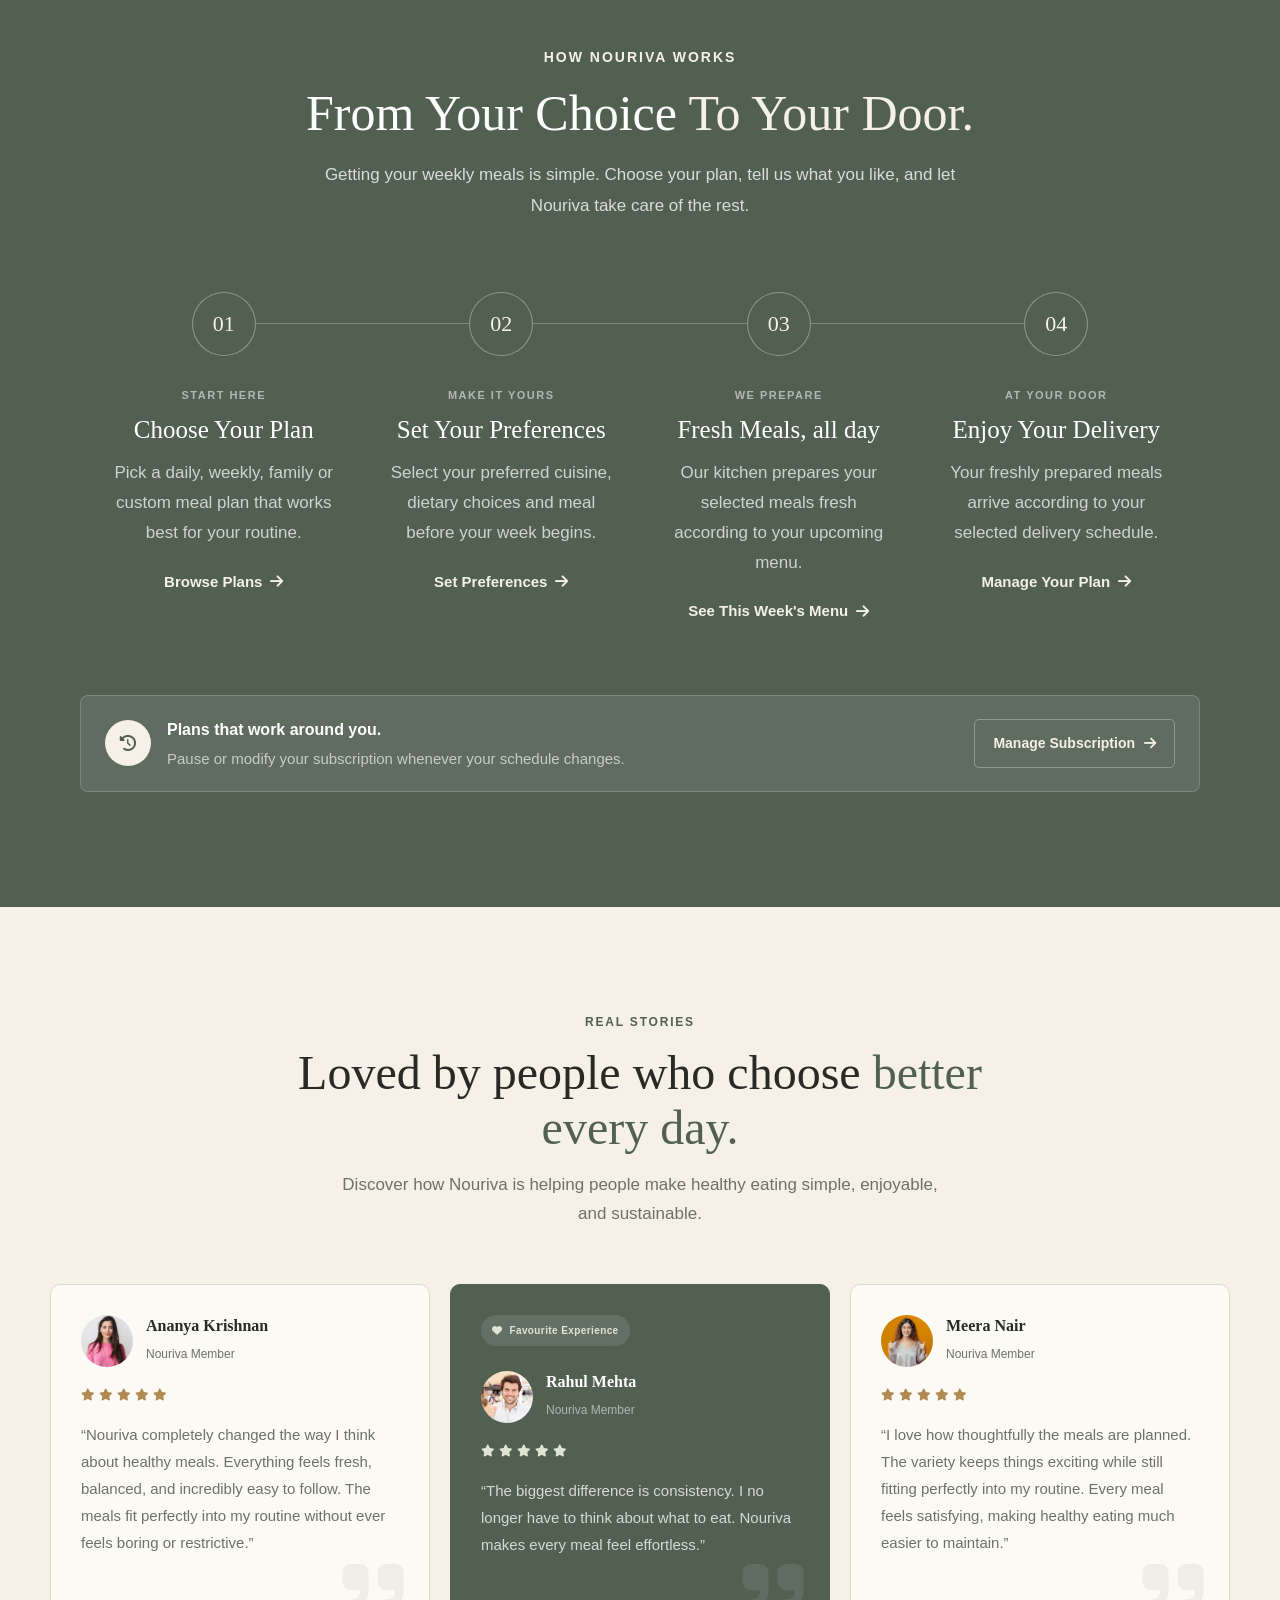
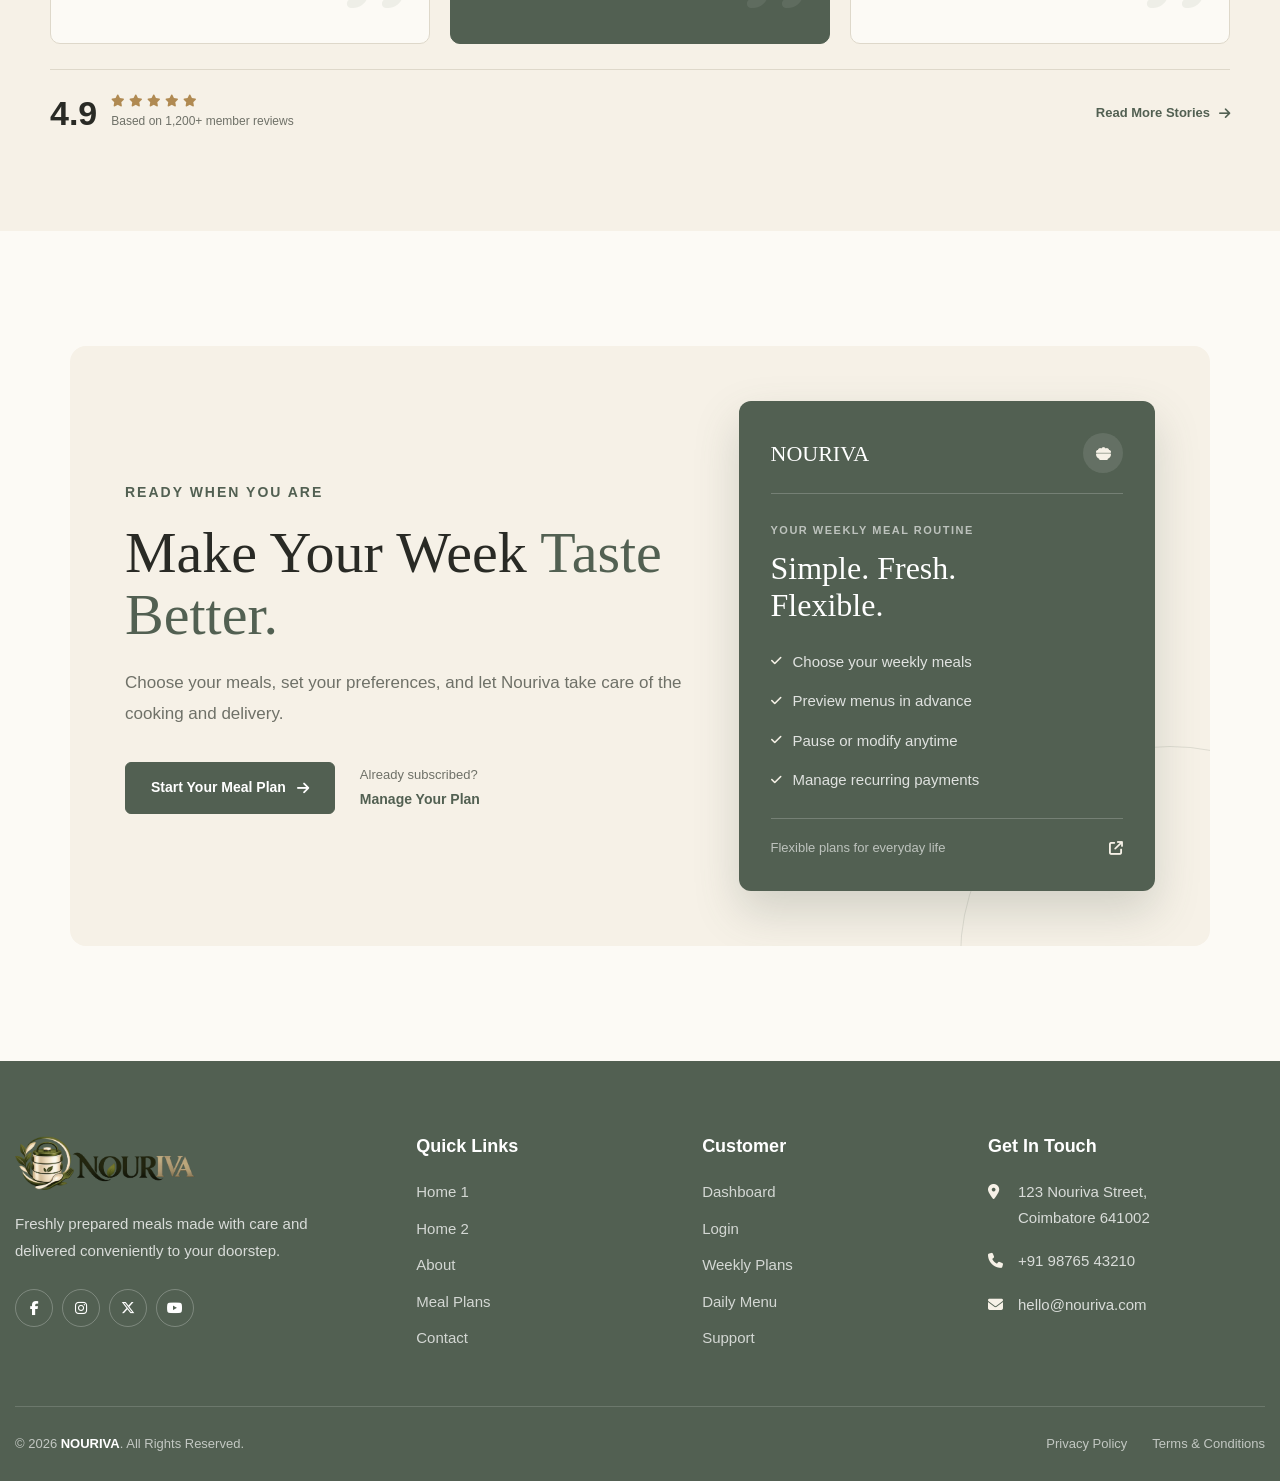
==== commit a4a12ef5: "Add files via upload" ====
--- a/index.html
+++ b/index.html
@@ -1573,12 +1573,13 @@
 ========================= -->
 
 
-    <!-- Bootstrap JS -->
-    <script src="https://cdn.jsdelivr.net/npm/bootstrap@5.3.3/dist/js/bootstrap.bundle.min.js"></script>
-
-    <!-- Main JS -->
-    <script src="js/main.js"></script>
+    <!-- Bootstrap JS -->
+    <script src="https://cdn.jsdelivr.net/npm/bootstrap@5.3.3/dist/js/bootstrap.bundle.min.js"></script>
+
+    <script src="js/animations.js"></script>
+    <!-- Main JS -->
+    <script src="js/main.js"></script>
 
 </body>
 
-</html>+</html>
--- a/css/style.css
+++ b/css/style.css
@@ -0,0 +1,27965 @@
+/* =========================================================
+   NOURIVA - BASIC CSS
+========================================================= */
+
+/* Google Fonts
+   Heading: DM Serif Display
+   Body: Manrope
+========================================================= */
+
+:root {
+    /* Primary Theme */
+    --primary-color: #526052;
+    --primary-dark: #3f4b3f;
+
+    /* Secondary Theme */
+    --secondary-color: #f6f1e7;
+
+    /* Backgrounds */
+    --bg-color: #fcfaf5;
+    --white: #ffffff;
+
+    /* Text */
+    --text-color: #292a25;
+    --text-light: #6f7168;
+
+    /* Borders */
+    --border-color: #ded8ca;
+
+    /* Dark Mode */
+    --dark-bg: #1e211d;
+    --dark-card: #292d27;
+    --dark-text: #f6f1e7;
+
+    /* Fonts */
+    --heading-font: "DM Serif Display", serif;
+    --body-font: "Manrope", sans-serif;
+
+    /* Common */
+    --transition: all 0.3s ease;
+    --radius: 10px;
+}
+
+
+/* =========================================================
+   RESET
+========================================================= */
+
+* {
+    margin: 0;
+    padding: 0;
+    box-sizing: border-box;
+}
+
+html {
+    scroll-behavior: smooth;
+}
+
+body {
+    font-family: var(--body-font);
+    background-color: var(--bg-color);
+    color: var(--text-color);
+    line-height: 1.7;
+    overflow-x: hidden;
+}
+
+img {
+    max-width: 100%;
+    height: auto;
+    display: block;
+}
+
+a {
+    text-decoration: none;
+    color: inherit;
+    transition: var(--transition);
+}
+
+ul {
+    list-style: none;
+    padding: 0;
+    margin: 0;
+}
+
+button,
+input,
+textarea,
+select {
+    font-family: inherit;
+}
+
+button {
+    border: none;
+    outline: none;
+}
+
+
+/* =========================================================
+   TYPOGRAPHY
+========================================================= */
+
+h1,
+h2,
+h3,
+h4,
+h5,
+h6 {
+    font-family: var(--heading-font);
+    color: var(--text-color);
+    line-height: 1.2;
+    margin-bottom: 15px;
+}
+
+h1 {
+    font-size: 64px;
+}
+
+h2 {
+    font-size: 48px;
+}
+
+h3 {
+    font-size: 32px;
+}
+
+h4 {
+    font-size: 26px;
+}
+
+p {
+    font-size: 15px;
+    color: var(--text-light);
+    margin-bottom: 15px;
+    font-family: var(--body-font);
+}
+
+li,
+a,
+ul {
+
+    font-size: 15px;
+    font-family: var(--body-font);
+}
+
+ul {
+    margin: 0;
+    padding: 0;
+}
+
+/* =========================================================
+   COMMON
+========================================================= */
+
+.container {
+    width: 100%;
+    max-width: 1320px;
+    margin: 0 auto;
+    padding-left: 15px;
+    padding-right: 15px;
+}
+
+.section-padding {
+    padding: 100px 0;
+}
+
+.text-primary-theme {
+    color: var(--primary-color);
+}
+
+.bg-primary-theme {
+    background-color: var(--primary-color);
+}
+
+.bg-secondary-theme {
+    background-color: var(--secondary-color);
+}
+
+
+/* =========================================================
+   BUTTON
+========================================================= */
+
+.btn-theme {
+    display: inline-flex;
+    align-items: center;
+    justify-content: center;
+    gap: 8px;
+
+    padding: 13px 28px;
+
+    background-color: var(--primary-color);
+    color: var(--white);
+
+    border: 1px solid var(--primary-color);
+    border-radius: 6px;
+
+    font-size: 14px;
+    font-weight: 700;
+
+    transition: var(--transition);
+}
+
+.btn-theme:hover {
+    background-color: var(--primary-dark);
+    border-color: var(--primary-dark);
+    color: var(--white);
+    transform: translateY(-2px);
+}
+
+.btn-outline-theme {
+    display: inline-flex;
+    align-items: center;
+    justify-content: center;
+
+    padding: 13px 28px;
+
+    background-color: transparent;
+    color: var(--primary-color);
+
+    border: 1px solid var(--primary-color);
+    border-radius: 6px;
+
+    font-size: 14px;
+    font-weight: 700;
+
+    transition: var(--transition);
+}
+
+.btn-outline-theme:hover {
+    background-color: var(--primary-color);
+    color: var(--white);
+}
+
+
+/* =========================================================
+   SECTION TITLE
+========================================================= */
+
+.section-title {
+    max-width: 700px;
+    margin: 0 auto 50px;
+    text-align: center;
+}
+
+.section-title h2 {
+    margin-bottom: 15px;
+}
+
+.section-title p {
+    margin-bottom: 0;
+}
+
+
+/* =========================================================
+   HEADER
+========================================================= */
+
+.site-header {
+    background-color: var(--white);
+    border-bottom: 1px solid var(--border-color);
+    position: relative;
+    z-index: 1000;
+}
+
+.navbar-brand {
+    font-family: var(--heading-font);
+    font-size: 30px;
+    color: var(--primary-color);
+}
+
+.navbar-brand:hover {
+    color: var(--primary-color);
+}
+
+.nav-link {
+    font-size: 14px;
+    font-weight: 600;
+    color: var(--text-color);
+}
+
+.nav-link:hover,
+.nav-link.active {
+    color: var(--primary-color);
+}
+
+
+/* =========================================================
+   CARDS
+========================================================= */
+
+.custom-card {
+    background-color: var(--white);
+    border: 1px solid var(--border-color);
+    border-radius: var(--radius);
+    padding: 30px;
+    transition: var(--transition);
+}
+
+.custom-card:hover {
+    transform: translateY(-5px);
+    border-color: var(--primary-color);
+}
+
+
+/* =========================================================
+   FORM
+========================================================= */
+
+.form-control,
+.form-select {
+    min-height: 50px;
+    border: 1px solid var(--border-color);
+    border-radius: 6px;
+    background-color: var(--white);
+    color: var(--text-color);
+}
+
+.form-control:focus,
+.form-select:focus {
+    border-color: var(--primary-color);
+    box-shadow: 0 0 0 0.15rem rgba(82, 96, 82, 0.15);
+}
+
+
+
+/* =========================================================
+   RTL
+========================================================= */
+
+html[dir="rtl"] {
+    direction: rtl;
+    text-align: right;
+}
+
+
+/* =========================================================
+   RESPONSIVE
+========================================================= */
+
+@media (max-width: 1199px) {
+
+    h1 {
+        font-size: 54px;
+    }
+
+    h2 {
+        font-size: 42px;
+    }
+
+    .section-padding {
+        padding: 80px 0;
+    }
+}
+
+
+@media (max-width: 991px) {
+
+    h1 {
+        font-size: 46px;
+    }
+
+    h2 {
+        font-size: 38px;
+    }
+
+    .section-padding {
+        padding: 70px 0;
+    }
+}
+
+
+@media (max-width: 767px) {
+
+    h1 {
+        font-size: 38px;
+    }
+
+    h2 {
+        font-size: 32px;
+    }
+
+    h3 {
+        font-size: 26px;
+    }
+
+    .section-padding {
+        padding: 60px 0;
+    }
+
+    .container {
+        padding-left: 20px;
+        padding-right: 20px;
+    }
+}
+
+
+@media (max-width: 575px) {
+
+    h1 {
+        font-size: 34px;
+    }
+
+    h2 {
+        font-size: 29px;
+    }
+
+    .section-padding {
+        padding: 50px 0;
+    }
+
+    .btn-theme,
+    .btn-outline-theme {
+        padding: 12px 22px;
+    }
+}
+
+/*********************************************Header*******************************************************/
+
+/* =========================================================
+   HEADER
+========================================================= */
+
+.site-header {
+    width: 100%;
+    background-color: var(--white);
+    border-bottom: 1px solid var(--border-color);
+
+    position: fixed;
+    top: 0;
+    left: 0;
+    right: 0;
+
+    z-index: 9999;
+}
+
+body {
+    padding-top: 68px;
+}
+
+.main-navbar {
+    min-height: 82px;
+
+    display: flex;
+    align-items: center;
+    justify-content: space-between;
+
+    position: relative;
+}
+
+
+/* =========================================================
+   LOGO
+========================================================= */
+
+.brand-logo {
+    display: flex;
+    align-items: center;
+    flex-shrink: 0;
+}
+
+.brand-logo img {
+    width: 170px;
+    height: auto;
+    object-fit: contain;
+}
+
+
+/* =========================================================
+   NAV WRAPPER
+========================================================= */
+
+.nav-wrapper {
+    flex: 1;
+
+    display: flex;
+    align-items: center;
+    justify-content: center;
+
+    gap: 35px;
+}
+
+
+/* =========================================================
+   MAIN NAVIGATION
+========================================================= */
+
+.main-nav {
+    display: flex;
+    align-items: center;
+    justify-content: center;
+
+    gap: 30px;
+}
+
+.main-nav li {
+    display: flex;
+    align-items: center;
+}
+
+.main-nav a {
+    position: relative;
+
+    padding: 8px 0;
+
+    color: var(--text-color);
+
+    font-size: 16px;
+    font-weight: 600;
+
+    white-space: nowrap;
+
+    transition: var(--transition);
+}
+
+.main-nav a::after {
+    content: "";
+
+    position: absolute;
+    left: 0;
+    bottom: 0;
+
+    width: 0;
+    height: 2px;
+
+    background-color: var(--primary-color);
+
+    transition: var(--transition);
+}
+
+.main-nav a:hover,
+.main-nav a.active {
+    color: var(--primary-color);
+}
+
+.main-nav a:hover::after,
+.main-nav a.active::after {
+    width: 100%;
+}
+
+
+/* =========================================================
+   HEADER ACTIONS
+========================================================= */
+
+.header-actions {
+    display: flex;
+    align-items: center;
+
+    gap: 10px;
+
+    flex-shrink: 0;
+}
+
+
+/* =========================================================
+   ICON BUTTONS
+========================================================= */
+
+.header-icon-btn {
+    width: 40px;
+    height: 40px;
+
+    display: inline-flex;
+    align-items: center;
+    justify-content: center;
+
+    background: transparent;
+
+    border: 1px solid var(--border-color);
+    border-radius: 50%;
+
+    color: var(--text-color);
+
+    font-size: 14px;
+
+    cursor: pointer;
+
+    transition: var(--transition);
+}
+
+.header-icon-btn:hover {
+    background-color: var(--primary-color);
+    border-color: var(--primary-color);
+    color: var(--white);
+}
+
+
+/* =========================================================
+   LOGIN BUTTON
+========================================================= */
+
+.login-btn {
+    min-height: 42px;
+
+    display: inline-flex;
+    align-items: center;
+    justify-content: center;
+
+    gap: 8px;
+
+    padding: 0 25px;
+
+    background-color: var(--primary-color);
+    color: var(--white);
+
+    border: 1px solid var(--primary-color);
+    border-radius: 6px;
+
+    font-size: 16px;
+    font-weight: 700;
+
+    white-space: nowrap;
+
+    transition: var(--transition);
+}
+
+.login-btn:hover {
+    background-color: var(--primary-dark);
+    border-color: var(--primary-dark);
+    color: var(--white);
+
+    transform: translateY(-2px);
+}
+
+
+/* =========================================================
+   MOBILE MENU TOGGLE
+========================================================= */
+
+.menu-toggle {
+    width: 44px;
+    height: 44px;
+
+    display: none;
+
+    flex-direction: column;
+    align-items: center;
+    justify-content: center;
+
+    gap: 5px;
+
+    background-color: var(--primary-color);
+
+    border-radius: 6px;
+
+    cursor: pointer;
+}
+
+.menu-toggle span {
+    display: block;
+
+    width: 20px;
+    height: 2px;
+
+    background-color: var(--white);
+
+    border-radius: 10px;
+
+    transition: var(--transition);
+}
+
+
+/* =========================================================
+   MOBILE MENU ACTIVE
+========================================================= */
+
+.menu-toggle.active span:nth-child(1) {
+    transform: translateY(7px) rotate(45deg);
+}
+
+.menu-toggle.active span:nth-child(2) {
+    opacity: 0;
+}
+
+.menu-toggle.active span:nth-child(3) {
+    transform: translateY(-7px) rotate(-45deg);
+}
+
+
+/* =========================================================
+   TABLET
+========================================================= */
+
+@media (max-width: 1199px) {
+
+    .main-nav {
+        gap: 20px;
+    }
+
+    .nav-wrapper {
+        gap: 20px;
+    }
+
+    .brand-logo img {
+        width: 140px;
+    }
+
+    .main-nav a {
+        font-size: 13px;
+    }
+
+    .login-btn {
+        padding: 0 16px;
+    }
+}
+
+
+/* =========================================================
+   MOBILE / TABLET MENU
+========================================================= */
+
+@media (max-width: 991px) {
+
+    .main-navbar {
+        min-height: 75px;
+    }
+
+    .brand-logo img {
+        width: 135px;
+    }
+
+    /* Show hamburger */
+    .menu-toggle {
+        display: flex;
+        flex-shrink: 0;
+    }
+
+    /* Hide menu initially */
+    .nav-wrapper {
+        display: none;
+
+        position: absolute;
+
+        top: calc(100% + 1px);
+        left: 0;
+        right: 0;
+
+        width: 100%;
+
+        padding: 25px 20px;
+
+        background-color: var(--white);
+
+        border: 1px solid var(--border-color);
+        border-top: none;
+
+        box-shadow: 0 10px 25px rgba(0, 0, 0, 0.06);
+
+        flex-direction: column;
+        align-items: stretch;
+
+        gap: 20px;
+    }
+
+    /* Open menu */
+    .nav-wrapper.active {
+        display: flex;
+    }
+
+    .main-nav {
+        width: 100%;
+
+        flex-direction: column;
+        align-items: stretch;
+
+        gap: 0;
+    }
+
+    .main-nav li {
+        width: 100%;
+    }
+
+    .main-nav a {
+        display: block;
+
+        width: 100%;
+
+        padding: 12px 5px;
+
+        border-bottom: 1px solid var(--border-color);
+    }
+
+    .main-nav a::after {
+        display: none;
+    }
+
+    .header-actions {
+        width: 100%;
+
+        justify-content: flex-start;
+
+        padding-top: 5px;
+    }
+
+    .login-btn {
+        flex: 1;
+    }
+}
+
+@media (min-width: 992px) {
+
+    .main-navbar {
+        display: grid !important;
+        grid-template-columns: auto 1fr auto !important;
+        align-items: center !important;
+        gap: 30px !important;
+    }
+
+    .brand-logo {
+        justify-self: start !important;
+    }
+
+    .nav-wrapper {
+        display: contents !important;
+    }
+
+    .main-nav {
+        justify-self: center !important;
+        display: flex !important;
+        align-items: center !important;
+        gap: 30px !important;
+    }
+
+    .header-actions {
+        justify-self: end !important;
+        display: flex !important;
+        align-items: center !important;
+        gap: 10px !important;
+    }
+
+    .menu-toggle {
+        display: none !important;
+    }
+}
+
+/* =========================================================
+   SMALL MOBILE
+========================================================= */
+
+@media (max-width: 575px) {
+
+    .main-navbar {
+        min-height: 70px;
+    }
+
+    .brand-logo img {
+        width: 120px;
+    }
+
+    .nav-wrapper {
+        padding: 20px 15px;
+    }
+
+    .header-icon-btn {
+        width: 38px;
+        height: 38px;
+    }
+
+    .login-btn {
+        min-height: 40px;
+        padding: 0 15px;
+    }
+}
+
+/*****************************************************Footer**********************************************/
+
+/* =========================================================
+   FOOTER
+========================================================= */
+
+.site-footer {
+    background-color: var(--primary-color);
+    color: var(--white);
+    padding-top: 75px;
+}
+
+
+/* =========================================================
+   FOOTER TOP
+========================================================= */
+
+.footer-top {
+    display: grid;
+    grid-template-columns: 1.5fr 1fr 1fr 1.2fr;
+    gap: 55px;
+
+    padding-bottom: 55px;
+}
+
+
+/* =========================================================
+   FOOTER BRAND
+========================================================= */
+
+.footer-brand {
+    max-width: 330px;
+}
+
+.footer-logo {
+    display: inline-flex;
+    align-items: center;
+    margin-bottom: 20px;
+}
+
+.footer-logo img {
+    width: 180px;
+    height: auto;
+}
+
+.footer-brand p {
+    color: rgba(255, 255, 255, 0.78);
+    font-size: 15px;
+    line-height: 1.8;
+    margin-bottom: 25px;
+}
+
+
+/* =========================================================
+   FOOTER SOCIAL
+========================================================= */
+
+.footer-social {
+    display: flex;
+    align-items: center;
+    gap: 9px;
+}
+
+.footer-social a {
+    width: 38px;
+    height: 38px;
+
+    display: inline-flex;
+    align-items: center;
+    justify-content: center;
+
+    border: 1px solid rgba(255, 255, 255, 0.25);
+    border-radius: 50%;
+
+    color: var(--white);
+    font-size: 14px;
+
+    transition: var(--transition);
+}
+
+.footer-social a:hover {
+    background-color: var(--secondary-color);
+    border-color: var(--secondary-color);
+    color: var(--primary-color);
+    transform: translateY(-3px);
+}
+
+
+/* =========================================================
+   FOOTER COLUMNS
+========================================================= */
+
+.footer-column h4 {
+    color: var(--white);
+    font-family: var(--body-font);
+    font-size: 18px;
+    font-weight: 700;
+    margin-bottom: 22px;
+}
+
+.footer-column ul {
+    display: flex;
+    flex-direction: column;
+    gap: 11px;
+    font-size: 15px;
+
+}
+
+.footer-column li {
+    display: flex;
+    align-items: flex-start;
+    font-size: 15px;
+}
+
+.footer-column a {
+    color: rgba(255, 255, 255, 0.75);
+    font-size: 15px;
+
+    transition: var(--transition);
+}
+
+.footer-column a:hover {
+    color: var(--white);
+    padding-left: 4px;
+}
+
+
+/* =========================================================
+   FOOTER CONTACT
+========================================================= */
+
+.footer-contact ul {
+    gap: 18px;
+    font-size: 15px;
+}
+
+.footer-contact li {
+    gap: 12px;
+    font-size: 15px;
+}
+
+.footer-contact li>i {
+    width: 18px;
+
+    margin-top: 5px;
+
+    color: var(--secondary-color);
+    font-size: 15px;
+}
+
+.footer-contact li span,
+.footer-contact li a {
+    color: rgba(255, 255, 255, 0.78);
+    font-size: 15px;
+    line-height: 1.7;
+}
+
+
+/* =========================================================
+   FOOTER BOTTOM
+========================================================= */
+
+.footer-bottom {
+    min-height: 75px;
+
+    display: flex;
+    align-items: center;
+    justify-content: space-between;
+
+    gap: 20px;
+
+    border-top: 1px solid rgba(255, 255, 255, 0.15);
+}
+
+.footer-bottom p {
+    margin: 0;
+    color: rgba(255, 255, 255, 0.65);
+    font-size: 13px;
+}
+
+.footer-bottom p strong {
+    color: var(--white);
+}
+
+.footer-bottom-links {
+    display: flex;
+    align-items: center;
+    gap: 25px;
+}
+
+.footer-bottom-links a {
+    color: rgba(255, 255, 255, 0.65);
+    font-size: 13px;
+}
+
+.footer-bottom-links a:hover {
+    color: var(--white);
+}
+
+/***************************************************Home 1 Page**********************************************************/
+
+/* =========================================================
+   NOURIVA HERO
+   Unique classes for Home 1 Hero
+========================================================= */
+
+.nouriva-hero {
+    position: relative;
+    overflow: hidden;
+
+    min-height: 680px;
+
+    display: flex;
+    align-items: center;
+
+    background-color: var(--bg-color);
+
+    padding: 75px 0 85px;
+}
+
+
+/* Decorative background shape */
+
+.nouriva-hero::before {
+    content: "";
+
+    position: absolute;
+
+    width: 520px;
+    height: 520px;
+
+    right: -180px;
+    top: -180px;
+
+    border-radius: 50%;
+
+    background-color: var(--secondary-color);
+
+    opacity: 0.7;
+
+    pointer-events: none;
+}
+
+
+/* Main wrapper */
+
+.nouriva-hero-inner {
+    width: 100%;
+    max-width: 1320px;
+
+    margin: 0 auto;
+    padding: 0 15px;
+
+    display: grid;
+    grid-template-columns: 0.92fr 1.08fr;
+
+    align-items: center;
+
+    gap: 70px;
+
+    position: relative;
+    z-index: 2;
+}
+
+
+/* =========================================================
+   HERO CONTENT
+========================================================= */
+
+.nouriva-hero-copy {
+    max-width: 610px;
+}
+
+.nouriva-hero-label {
+    display: inline-flex;
+    align-items: center;
+
+    gap: 9px;
+
+    padding: 8px 15px;
+
+    margin-bottom: 24px;
+
+    border: 1px solid var(--border-color);
+    border-radius: 30px;
+
+    background-color: var(--secondary-color);
+
+    color: var(--primary-color);
+
+    font-size: 11px;
+    font-weight: 800;
+    letter-spacing: 1.2px;
+}
+
+.nouriva-hero-label i {
+    font-size: 13px;
+}
+
+
+.nouriva-hero-copy h1 {
+    max-width: 590px;
+
+    margin-bottom: 24px;
+
+    font-size: 68px;
+    line-height: 1.05;
+
+    letter-spacing: -1.5px;
+}
+
+.nouriva-hero-copy h1 span {
+    display: block;
+
+    color: var(--primary-color);
+}
+
+
+.nouriva-hero-copy>p {
+    max-width: 535px;
+
+    margin-bottom: 32px;
+
+    font-size: 16px;
+    line-height: 1.85;
+
+    color: var(--text-light);
+}
+
+
+/* =========================================================
+   HERO BUTTONS
+========================================================= */
+
+.nouriva-hero-buttons {
+    display: flex;
+    align-items: center;
+
+    gap: 13px;
+
+    margin-bottom: 42px;
+}
+
+
+.nouriva-primary-cta {
+    display: inline-flex;
+    align-items: center;
+    justify-content: center;
+
+    gap: 12px;
+
+    min-height: 52px;
+
+    padding: 0 24px;
+
+    border-radius: 6px;
+
+    background-color: var(--primary-color);
+    border: 1px solid var(--primary-color);
+
+    color: var(--white);
+
+    font-size: 14px;
+    font-weight: 700;
+
+    transition: var(--transition);
+}
+
+.nouriva-primary-cta:hover {
+    background-color: var(--primary-dark);
+    border-color: var(--primary-dark);
+
+    color: var(--white);
+
+    transform: translateY(-3px);
+}
+
+.nouriva-primary-cta i {
+    transition: var(--transition);
+}
+
+.nouriva-primary-cta:hover i {
+    transform: translateX(4px);
+}
+
+
+.nouriva-secondary-cta {
+    display: inline-flex;
+    align-items: center;
+    justify-content: center;
+
+    min-height: 52px;
+
+    padding: 0 23px;
+
+    border: 1px solid var(--border-color);
+    border-radius: 6px;
+
+    background-color: transparent;
+
+    color: var(--text-color);
+
+    font-size: 14px;
+    font-weight: 700;
+
+    transition: var(--transition);
+}
+
+.nouriva-secondary-cta:hover {
+    border-color: var(--primary-color);
+
+    color: var(--primary-color);
+
+    background-color: var(--secondary-color);
+}
+
+
+/* =========================================================
+   HERO HIGHLIGHTS
+========================================================= */
+
+.nouriva-hero-highlights {
+    display: flex;
+    align-items: center;
+
+    gap: 0;
+}
+
+.nouriva-highlight-item {
+    min-width: 115px;
+
+    display: flex;
+    flex-direction: column;
+
+    padding-right: 24px;
+    margin-right: 24px;
+
+    border-right: 1px solid var(--border-color);
+}
+
+.nouriva-highlight-item:last-child {
+    border-right: none;
+    margin-right: 0;
+    padding-right: 0;
+}
+
+.nouriva-highlight-item strong {
+    margin-bottom: 2px;
+
+    color: var(--text-color);
+
+    font-size: 14px;
+    font-weight: 800;
+}
+
+.nouriva-highlight-item span {
+    color: var(--text-light);
+
+    font-size: 11px;
+    font-weight: 500;
+}
+
+
+/* =========================================================
+   HERO VISUAL
+========================================================= */
+
+.nouriva-hero-visual {
+    min-height: 540px;
+
+    position: relative;
+
+    display: flex;
+    align-items: center;
+    justify-content: center;
+}
+
+
+.nouriva-food-frame {
+    width: min(100%, 570px);
+    height: 500px;
+
+    position: relative;
+
+    overflow: hidden;
+
+    border-radius: 180px 22px 180px 22px;
+
+    box-shadow: 0 25px 60px rgba(41, 42, 37, 0.14);
+}
+
+.nouriva-food-frame::after {
+    content: "";
+
+    position: absolute;
+
+    inset: 0;
+
+    background: linear-gradient(180deg,
+            rgba(41, 42, 37, 0.02),
+            rgba(41, 42, 37, 0.18));
+
+    pointer-events: none;
+}
+
+.nouriva-food-frame img {
+    width: 100%;
+    height: 100%;
+
+    object-fit: cover;
+
+    transition: transform 0.6s ease;
+}
+
+.nouriva-hero-visual:hover .nouriva-food-frame img {
+    transform: scale(1.04);
+}
+
+
+/* =========================================================
+   FLOATING MEAL CARD
+========================================================= */
+
+.nouriva-meal-float {
+    position: absolute;
+
+    left: -25px;
+    bottom: 55px;
+
+    min-width: 245px;
+
+    display: flex;
+    align-items: center;
+
+    gap: 13px;
+
+    padding: 15px 18px;
+
+    background-color: var(--white);
+
+    border: 1px solid var(--border-color);
+
+    border-radius: 10px;
+
+    box-shadow: 0 15px 40px rgba(41, 42, 37, 0.12);
+
+    z-index: 4;
+}
+
+
+.nouriva-float-icon {
+    width: 43px;
+    height: 43px;
+
+    flex-shrink: 0;
+
+    display: flex;
+    align-items: center;
+    justify-content: center;
+
+    border-radius: 50%;
+
+    background-color: var(--secondary-color);
+
+    color: var(--primary-color);
+
+    font-size: 16px;
+}
+
+
+.nouriva-meal-float div:last-child {
+    display: flex;
+    flex-direction: column;
+}
+
+.nouriva-meal-float span {
+    margin-bottom: 2px;
+
+    color: var(--text-light);
+
+    font-size: 10px;
+    font-weight: 600;
+}
+
+.nouriva-meal-float strong {
+    color: var(--text-color);
+
+    font-size: 13px;
+    font-weight: 800;
+}
+
+
+/* =========================================================
+   FRESH BADGE
+========================================================= */
+
+.nouriva-fresh-badge {
+    position: absolute;
+
+    right: -18px;
+    top: 50px;
+
+    width: 125px;
+    height: 125px;
+
+    display: flex;
+    flex-direction: column;
+    align-items: center;
+    justify-content: center;
+
+    border-radius: 50%;
+
+    background-color: var(--primary-color);
+
+    color: var(--white);
+
+    text-align: center;
+
+    box-shadow: 0 15px 35px rgba(82, 96, 82, 0.25);
+
+    z-index: 4;
+}
+
+.nouriva-badge-number {
+    margin-bottom: 3px;
+
+    font-family: var(--heading-font);
+
+    font-size: 25px;
+    line-height: 1;
+}
+
+.nouriva-fresh-badge>span:last-child {
+    max-width: 75px;
+
+    font-size: 9px;
+    font-weight: 700;
+    line-height: 1.3;
+}
+
+/* =========================================================
+   WHY NOURIVA
+   Unique Section 2 Styles
+========================================================= */
+
+.nouriva-benefits {
+    padding: 110px 0;
+
+    background-color: var(--secondary-color);
+}
+
+
+/* =========================================================
+   SECTION HEADING
+========================================================= */
+
+.benefits-heading {
+    width: 100%;
+    max-width: 760px;
+
+    margin: 0 auto 65px;
+
+    text-align: center;
+}
+
+.benefits-eyebrow {
+    display: inline-block;
+
+    margin-bottom: 16px;
+
+    color: var(--primary-color);
+
+    font-size: 14px;
+    font-weight: 800;
+    letter-spacing: 2px;
+    text-transform: uppercase;
+}
+
+.benefits-heading h2 {
+    margin-bottom: 20px;
+
+    font-size: 50px;
+    line-height: 1.15;
+}
+
+.benefits-heading h2 span {
+    color: var(--primary-color);
+}
+
+.benefits-heading p {
+    max-width: 650px;
+
+    margin: 0 auto;
+
+    color: var(--text-light);
+
+    font-size: 17px;
+    line-height: 1.8;
+}
+
+
+/* =========================================================
+   BENEFIT GRID
+========================================================= */
+
+.benefits-grid {
+    width: 100%;
+    max-width: 1320px;
+
+    margin: 0 auto;
+    padding: 0 15px;
+
+    display: grid;
+    grid-template-columns: repeat(4, 1fr);
+
+    gap: 18px;
+}
+
+
+/* =========================================================
+   BENEFIT TILE
+========================================================= */
+
+.benefit-tile {
+    position: relative;
+
+    min-height: 380px;
+
+    padding: 35px 30px;
+
+    background-color: var(--white);
+
+    border: 1px solid var(--border-color);
+    border-radius: 12px;
+
+    overflow: hidden;
+
+    transition: var(--transition);
+}
+
+.benefit-tile:hover {
+    transform: translateY(-8px);
+
+    border-color: var(--primary-color);
+
+    box-shadow: 0 20px 45px rgba(41, 42, 37, 0.08);
+}
+
+
+/* =========================================================
+   NUMBER
+========================================================= */
+
+.benefit-number {
+    position: absolute;
+
+    top: 22px;
+    right: 25px;
+
+    color: var(--border-color);
+
+    font-family: var(--heading-font);
+
+    font-size: 28px;
+    line-height: 1;
+}
+
+
+/* =========================================================
+   ICON
+========================================================= */
+
+.benefit-icon {
+    width: 62px;
+    height: 62px;
+
+    display: flex;
+    align-items: center;
+    justify-content: center;
+
+    margin-bottom: 28px;
+
+    background-color: var(--secondary-color);
+
+    border-radius: 50%;
+
+    color: var(--primary-color);
+
+    font-size: 23px;
+
+    transition: var(--transition);
+}
+
+.benefit-tile:hover .benefit-icon {
+    background-color: var(--primary-color);
+
+    color: var(--white);
+}
+
+
+/* =========================================================
+   CONTENT
+========================================================= */
+
+.benefit-content h3 {
+    margin-bottom: 14px;
+
+    font-size: 25px;
+    line-height: 1.3;
+}
+
+.benefit-content p {
+    margin-bottom: 25px;
+
+    color: var(--text-light);
+
+    font-size: 17px;
+    line-height: 1.75;
+}
+
+.benefit-content a {
+    display: inline-flex;
+    align-items: center;
+
+    gap: 9px;
+
+    color: var(--primary-color);
+
+    font-size: 17px;
+    font-weight: 800;
+}
+
+.benefit-content a i {
+    font-size: 14px;
+
+    transition: var(--transition);
+}
+
+.benefit-content a:hover i {
+    transform: translateX(5px);
+}
+
+
+/* =========================================================
+   UNIQUE DECORATIVE LINE
+========================================================= */
+
+.benefit-tile::after {
+    content: "";
+
+    position: absolute;
+
+    left: 0;
+    bottom: 0;
+
+    width: 0;
+    height: 4px;
+
+    background-color: var(--primary-color);
+
+    transition: var(--transition);
+}
+
+.benefit-tile:hover::after {
+    width: 100%;
+}
+
+/* =========================================================
+   MEAL PLANS
+   Unique Section 3 Styles
+========================================================= */
+
+.nouriva-plans {
+    padding: 115px 0;
+
+    background-color: var(--bg-color);
+}
+
+
+/* =========================================================
+   MAIN SHELL
+========================================================= */
+
+.plans-shell {
+    width: 100%;
+    max-width: 1320px;
+
+    margin: 0 auto;
+    padding: 0 15px;
+}
+
+
+/* =========================================================
+   INTRO
+========================================================= */
+
+.plans-intro {
+    max-width: 760px;
+    margin: 0 auto 60px;
+    text-align: center;
+}
+
+.plans-kicker {
+    display: inline-block;
+
+    margin-bottom: 15px;
+
+    color: var(--primary-color);
+
+    font-size: 14px;
+    font-weight: 800;
+    letter-spacing: 2px;
+    text-transform: uppercase;
+}
+
+.plans-intro h2 {
+    margin-bottom: 18px;
+
+    font-size: 52px;
+    line-height: 1.12;
+}
+
+.plans-intro h2 span {
+    color: var(--primary-color);
+}
+
+.plans-intro p {
+    max-width: 650px;
+
+    margin: 0 auto;
+
+    color: var(--text-light);
+
+    font-size: 17px;
+    line-height: 1.8;
+
+}
+
+
+/* =========================================================
+   PLANS LAYOUT
+========================================================= */
+
+.plans-layout {
+    display: grid;
+
+    grid-template-columns: 360px 1fr;
+
+    min-height: 500px;
+
+    border: 1px solid var(--border-color);
+    border-radius: 14px;
+
+    overflow: hidden;
+
+    background-color: var(--white);
+}
+
+
+/* =========================================================
+   PLAN MENU
+========================================================= */
+
+.plans-menu {
+    display: flex;
+    flex-direction: column;
+
+    padding: 20px;
+
+    background-color: var(--secondary-color);
+
+    border-right: 1px solid var(--border-color);
+}
+
+
+.plan-choice {
+    width: 100%;
+
+    min-height: 105px;
+
+    display: grid;
+    grid-template-columns: 42px 1fr 20px;
+
+    align-items: center;
+
+    gap: 14px;
+
+    padding: 18px;
+
+    border: 1px solid transparent;
+    border-radius: 9px;
+
+    background: transparent;
+
+    text-align: left;
+
+    cursor: pointer;
+
+    transition: var(--transition);
+}
+
+
+.plan-choice:hover {
+    background-color: rgba(255, 255, 255, 0.65);
+}
+
+
+.plan-choice.active {
+    background-color: var(--white);
+
+    border-color: var(--border-color);
+
+    box-shadow: 0 8px 25px rgba(41, 42, 37, 0.06);
+}
+
+
+.plan-choice-number {
+    color: var(--primary-color);
+
+    font-family: var(--heading-font);
+
+    font-size: 22px;
+}
+
+
+.plan-choice-text {
+    display: flex;
+    flex-direction: column;
+
+    gap: 3px;
+}
+
+
+.plan-choice-text strong {
+    color: var(--text-color);
+
+    font-size: 16px;
+    font-weight: 800;
+}
+
+
+.plan-choice-text small {
+    color: var(--text-light);
+
+    font-family: var(--body-font);
+
+    font-size: 14px;
+}
+
+
+.plan-choice>i {
+    color: var(--primary-color);
+
+    font-size: 13px;
+
+    opacity: 0;
+
+    transition: var(--transition);
+}
+
+
+.plan-choice:hover>i,
+.plan-choice.active>i {
+    opacity: 1;
+}
+
+
+/* =========================================================
+   FEATURED PLAN
+========================================================= */
+
+.featured-plan {
+    display: grid;
+
+    grid-template-columns: 0.9fr 1.1fr;
+}
+
+
+/* =========================================================
+   PLAN IMAGE
+========================================================= */
+
+.featured-plan-image {
+    min-height: 500px;
+
+    position: relative;
+
+    overflow: hidden;
+}
+
+
+.featured-plan-image img {
+    width: 100%;
+    height: 100%;
+
+    object-fit: cover;
+
+    transition: transform 0.6s ease;
+}
+
+
+.featured-plan:hover .featured-plan-image img {
+    transform: scale(1.04);
+}
+
+
+.featured-plan-tag {
+    position: absolute;
+
+    top: 22px;
+    left: 22px;
+
+    padding: 8px 12px;
+
+    background-color: var(--primary-color);
+
+    color: var(--white);
+
+    border-radius: 4px;
+
+    font-size: 10px;
+    font-weight: 800;
+    letter-spacing: 1px;
+}
+
+
+/* =========================================================
+   FEATURED CONTENT
+========================================================= */
+
+.featured-plan-content {
+    display: flex;
+    flex-direction: column;
+
+    justify-content: center;
+
+    padding: 50px;
+}
+
+
+.featured-plan-top {
+    display: flex;
+    align-items: flex-start;
+    justify-content: space-between;
+
+    gap: 25px;
+
+    margin-bottom: 20px;
+}
+
+
+.featured-plan-label {
+    display: block;
+
+    margin-bottom: 10px;
+
+    color: var(--primary-color);
+
+    font-size: 12px;
+    font-weight: 800;
+    letter-spacing: 1.5px;
+}
+
+
+.featured-plan-content h3 {
+    margin: 0;
+
+    font-size: 38px;
+    line-height: 1.15;
+}
+
+
+.featured-plan-content h3 span {
+    color: var(--primary-color);
+}
+
+
+.featured-price {
+    display: flex;
+    flex-direction: column;
+
+    align-items: flex-end;
+
+    flex-shrink: 0;
+}
+
+
+.featured-price strong {
+    color: var(--primary-color);
+
+    font-family: var(--heading-font);
+
+    font-size: 34px;
+    line-height: 1;
+}
+
+
+.featured-price span {
+    margin-top: 5px;
+
+    color: var(--text-light);
+
+    font-size: 13px;
+}
+
+
+.featured-plan-content>p {
+    max-width: 520px;
+
+    margin-bottom: 27px;
+
+    color: var(--text-light);
+
+    font-size: 17px;
+    line-height: 1.8;
+}
+
+
+/* =========================================================
+   PLAN INCLUDES
+========================================================= */
+
+.plan-includes {
+    display: flex;
+    flex-direction: column;
+
+    gap: 13px;
+
+    margin-bottom: 32px;
+}
+
+
+.plan-includes li {
+    display: flex;
+    align-items: center;
+
+    gap: 11px;
+
+    color: var(--text-color);
+
+    font-size: 17px;
+}
+
+
+.plan-includes li i {
+    color: var(--primary-color);
+
+    font-size: 14px;
+}
+
+
+/* =========================================================
+   PLAN FOOTER
+========================================================= */
+
+.featured-plan-footer {
+    display: flex;
+    align-items: center;
+
+    gap: 22px;
+}
+
+
+.plan-action {
+    display: inline-flex;
+    align-items: center;
+    justify-content: center;
+
+    gap: 10px;
+
+    min-height: 50px;
+
+    padding: 0 22px;
+
+    background-color: var(--primary-color);
+
+    border: 1px solid var(--primary-color);
+    border-radius: 6px;
+
+    color: var(--white);
+
+    font-size: 14px;
+    font-weight: 800;
+
+    transition: var(--transition);
+}
+
+
+.plan-action:hover {
+    background-color: var(--primary-dark);
+    border-color: var(--primary-dark);
+
+    color: var(--white);
+
+    transform: translateY(-2px);
+}
+
+
+.plan-view-link {
+    color: var(--primary-color);
+
+    font-size: 14px;
+    font-weight: 800;
+}
+
+
+.plan-view-link:hover {
+    text-decoration: underline;
+}
+
+/* =========================================================
+   WEEKLY MENU SHOWCASE
+   Unique Section 4 Styles
+========================================================= */
+
+.nouriva-menu-showcase {
+    padding: 115px 0;
+
+    background-color: var(--secondary-color);
+}
+
+
+/* =========================================================
+   SECTION HEADING
+========================================================= */
+
+.menu-showcase-head {
+    max-width: 760px;
+
+    margin: 0 auto 55px;
+
+    text-align: center;
+}
+
+.menu-showcase-label {
+    display: inline-block;
+
+    margin-bottom: 15px;
+
+    color: var(--primary-color);
+
+    font-size: 14px;
+    font-weight: 800;
+
+    letter-spacing: 2px;
+    text-transform: uppercase;
+}
+
+.menu-showcase-head h2 {
+    margin-bottom: 18px;
+
+    font-size: 50px;
+    line-height: 1.15;
+}
+
+.menu-showcase-head h2 span {
+    color: var(--primary-color);
+}
+
+.menu-showcase-head p {
+    max-width: 650px;
+
+    margin: 0 auto;
+
+    color: var(--text-light);
+
+    font-size: 17px;
+    line-height: 1.8;
+}
+
+
+/* =========================================================
+   WEEKLY DAY BAR
+========================================================= */
+
+.weekly-day-bar {
+    width: 100%;
+    max-width: 1120px;
+
+    margin: 0 auto 35px;
+
+    display: grid;
+    grid-template-columns: repeat(7, 1fr);
+
+    border-top: 1px solid var(--border-color);
+    border-bottom: 1px solid var(--border-color);
+}
+
+
+.menu-day {
+    min-height: 90px;
+
+    display: flex;
+    flex-direction: column;
+    align-items: center;
+    justify-content: center;
+
+    gap: 5px;
+
+    background-color: transparent;
+
+    border: none;
+    border-right: 1px solid var(--border-color);
+
+    cursor: pointer;
+
+    transition: var(--transition);
+}
+
+.menu-day:last-child {
+    border-right: none;
+}
+
+.menu-day span {
+    color: var(--text-light);
+
+    font-size: 12px;
+    font-weight: 800;
+
+    letter-spacing: 1px;
+}
+
+.menu-day strong {
+    color: var(--text-color);
+
+    font-family: var(--heading-font);
+
+    font-size: 27px;
+    font-weight: 400;
+}
+
+.menu-day:hover {
+    background-color: rgba(255, 255, 255, 0.55);
+}
+
+.menu-day.active {
+    background-color: var(--primary-color);
+}
+
+.menu-day.active span,
+.menu-day.active strong {
+    color: var(--white);
+}
+
+
+/* =========================================================
+   FEATURE CARD
+========================================================= */
+
+.menu-feature-card {
+    width: 100%;
+    max-width: 1120px;
+
+    min-height: 480px;
+
+    margin: 0 auto;
+
+    display: grid;
+    grid-template-columns: 0.9fr 1.1fr;
+
+    background-color: var(--white);
+
+    border: 1px solid var(--border-color);
+    border-radius: 14px;
+
+    overflow: hidden;
+
+    box-shadow: 0 20px 45px rgba(41, 42, 37, 0.06);
+}
+
+
+/* =========================================================
+   FEATURE IMAGE
+========================================================= */
+
+.menu-feature-visual {
+    position: relative;
+
+    min-height: 480px;
+
+    overflow: hidden;
+}
+
+.menu-feature-visual img {
+    width: 100%;
+    height: 100%;
+
+    object-fit: cover;
+
+    transition: transform 0.6s ease;
+}
+
+.menu-feature-card:hover .menu-feature-visual img {
+    transform: scale(1.04);
+}
+
+
+.menu-image-note {
+    position: absolute;
+
+    left: 22px;
+    bottom: 22px;
+
+    display: inline-flex;
+    align-items: center;
+
+    gap: 8px;
+
+    padding: 9px 14px;
+
+    background-color: rgba(255, 255, 255, 0.94);
+
+    border-radius: 5px;
+
+    color: var(--primary-color);
+
+    font-size: 12px;
+    font-weight: 800;
+}
+
+
+/* =========================================================
+   FEATURE DETAILS
+========================================================= */
+
+.menu-feature-details {
+    display: flex;
+    flex-direction: column;
+    justify-content: center;
+
+    padding: 55px;
+}
+
+
+.menu-day-heading {
+    display: flex;
+    align-items: center;
+
+    gap: 15px;
+
+    margin-bottom: 14px;
+}
+
+.menu-day-heading span {
+    color: var(--primary-color);
+
+    font-size: 13px;
+    font-weight: 800;
+
+    letter-spacing: 1.5px;
+}
+
+.menu-day-heading small {
+    padding-left: 15px;
+
+    border-left: 1px solid var(--border-color);
+
+    color: var(--text-light);
+
+    font-size: 14px;
+}
+
+
+.menu-feature-details h3 {
+    max-width: 520px;
+
+    margin-bottom: 17px;
+
+    font-size: 40px;
+    line-height: 1.2;
+}
+
+
+.menu-feature-details>p {
+    max-width: 540px;
+
+    margin-bottom: 30px;
+
+    color: var(--text-light);
+
+    font-size: 17px;
+    line-height: 1.8;
+}
+
+
+/* =========================================================
+   MENU ITEMS
+========================================================= */
+
+.menu-items {
+    display: grid;
+    grid-template-columns: 1fr 1fr;
+
+    gap: 13px 25px;
+
+    max-width: 530px;
+
+    margin-bottom: 32px;
+}
+
+
+.menu-item {
+    display: flex;
+    align-items: center;
+
+    gap: 10px;
+
+    color: var(--text-color);
+
+    font-size: 16px;
+    font-weight: 600;
+}
+
+.menu-item i {
+    color: var(--primary-color);
+
+    font-size: 16px;
+}
+
+
+/* =========================================================
+   FEATURE FOOTER
+========================================================= */
+
+.menu-feature-footer {
+    display: flex;
+    align-items: center;
+    justify-content: space-between;
+
+    gap: 20px;
+
+    max-width: 540px;
+
+    padding-top: 23px;
+
+    border-top: 1px solid var(--border-color);
+}
+
+
+.menu-preference {
+    display: inline-flex;
+    align-items: center;
+
+    gap: 7px;
+
+    color: var(--text-light);
+
+    font-size: 14px;
+    font-weight: 600;
+}
+
+.menu-preference i {
+    color: var(--primary-color);
+}
+
+
+.menu-view-button {
+    display: inline-flex;
+    align-items: center;
+
+    gap: 9px;
+
+    color: var(--primary-color);
+
+    font-size: 15px;
+    font-weight: 800;
+}
+
+.menu-view-button i {
+    transition: var(--transition);
+}
+
+.menu-view-button:hover i {
+    transform: translateX(5px);
+}
+
+/* =========================================================
+   FOOD PREFERENCES
+   Unique Section 5 Styles
+========================================================= */
+
+.nouriva-preferences {
+    padding: 120px 0;
+
+    background-color: var(--bg-color);
+}
+
+
+.preference-wrap {
+    width: 100%;
+    max-width: 1320px;
+
+    margin: 0 auto;
+    padding: 0 15px;
+
+    display: grid;
+    grid-template-columns: 0.95fr 1.05fr;
+
+    align-items: center;
+
+    gap: 85px;
+}
+
+
+/* =========================================================
+   VISUAL
+========================================================= */
+
+.preference-visual {
+    height: 620px;
+
+    position: relative;
+
+    overflow: hidden;
+
+    border-radius: 12px;
+}
+
+.preference-visual img {
+    width: 100%;
+    height: 100%;
+
+    object-fit: cover;
+
+    transition: transform 0.7s ease;
+}
+
+.preference-visual:hover img {
+    transform: scale(1.04);
+}
+
+
+.preference-image-label {
+    position: absolute;
+
+    left: 25px;
+    bottom: 25px;
+
+    max-width: 250px;
+
+    padding: 22px 24px;
+
+    background-color: rgba(255, 255, 255, 0.94);
+
+    border-left: 4px solid var(--primary-color);
+
+    border-radius: 6px;
+}
+
+.preference-image-label span {
+    display: block;
+
+    margin-bottom: 7px;
+
+    color: var(--primary-color);
+
+    font-size: 11px;
+    font-weight: 800;
+
+    letter-spacing: 1.5px;
+}
+
+.preference-image-label strong {
+    display: block;
+
+    color: var(--text-color);
+
+    font-family: var(--heading-font);
+
+    font-size: 24px;
+    line-height: 1.2;
+}
+
+
+/* =========================================================
+   CONTENT
+========================================================= */
+
+.preference-content {
+    max-width: 600px;
+}
+
+.preference-overline {
+    display: inline-block;
+
+    margin-bottom: 15px;
+
+    color: var(--primary-color);
+
+    font-size: 14px;
+    font-weight: 800;
+
+    letter-spacing: 2px;
+}
+
+.preference-content h2 {
+    margin-bottom: 20px;
+
+    font-size: 52px;
+    line-height: 1.12;
+}
+
+.preference-content h2 span {
+    color: var(--primary-color);
+}
+
+
+.preference-intro {
+    max-width: 560px;
+
+    margin-bottom: 38px;
+
+    color: var(--text-light);
+
+    font-size: 17px;
+    line-height: 1.85;
+}
+
+
+/* =========================================================
+   PREFERENCE GROUP
+========================================================= */
+
+.preference-group {
+    margin-bottom: 30px;
+}
+
+.preference-group-title {
+    display: flex;
+    align-items: baseline;
+    justify-content: space-between;
+
+    gap: 20px;
+
+    padding-bottom: 13px;
+
+    margin-bottom: 15px;
+
+    border-bottom: 1px solid var(--border-color);
+}
+
+.preference-group-title span {
+    color: var(--text-color);
+
+    font-size: 18px;
+    font-weight: 800;
+}
+
+.preference-group-title small {
+    color: var(--text-light);
+
+    font-size: 14px;
+}
+
+
+/* =========================================================
+   PREFERENCE PILLS
+========================================================= */
+
+.preference-options {
+    display: flex;
+
+    flex-wrap: wrap;
+
+    gap: 10px;
+}
+
+.preference-pill {
+    display: inline-flex;
+    align-items: center;
+
+    gap: 9px;
+
+    min-height: 46px;
+
+    padding: 0 17px;
+
+    background-color: var(--secondary-color);
+
+    border: 1px solid var(--border-color);
+    border-radius: 5px;
+
+    color: var(--text-color);
+
+    font-size: 15px;
+    font-weight: 700;
+
+    transition: var(--transition);
+}
+
+.preference-pill i {
+    color: var(--primary-color);
+
+    font-size: 14px;
+}
+
+.preference-pill:hover {
+    background-color: var(--primary-color);
+    border-color: var(--primary-color);
+
+    color: var(--white);
+
+    transform: translateY(-2px);
+}
+
+.preference-pill:hover i {
+    color: var(--white);
+}
+
+
+/* =========================================================
+   CTA
+========================================================= */
+
+.preference-cta {
+    display: inline-flex;
+    align-items: center;
+
+    gap: 10px;
+
+    margin-top: 8px;
+
+    color: var(--primary-color);
+
+    font-size: 17px;
+    font-weight: 800;
+}
+
+.preference-cta i {
+    transition: var(--transition);
+}
+
+.preference-cta:hover i {
+    transform: translateX(6px);
+}
+
+/* =========================================================
+   HOW IT WORKS
+   Unique Section 6 Styles
+========================================================= */
+
+.nouriva-process {
+    padding: 115px 0;
+
+    background-color: var(--primary-color);
+}
+
+
+/* =========================================================
+   HEADING
+========================================================= */
+
+.process-heading {
+    width: 100%;
+    max-width: 760px;
+
+    margin: 0 auto 70px;
+
+    padding: 0 15px;
+
+    text-align: center;
+}
+
+.process-label {
+    display: inline-block;
+
+    margin-bottom: 15px;
+
+    color: var(--secondary-color);
+
+    font-size: 14px;
+    font-weight: 800;
+
+    letter-spacing: 2px;
+}
+
+.process-heading h2 {
+    margin-bottom: 18px;
+
+    color: var(--white);
+
+    font-size: 50px;
+    line-height: 1.15;
+}
+
+.process-heading h2 span {
+    color: var(--secondary-color);
+}
+
+.process-heading p {
+    max-width: 650px;
+
+    margin: 0 auto;
+
+    color: rgba(255, 255, 255, 0.78);
+
+    font-size: 17px;
+    line-height: 1.8;
+}
+
+
+/* =========================================================
+   PROCESS TRACK
+========================================================= */
+
+.process-track {
+    width: 100%;
+    max-width: 1320px;
+
+    margin: 0 auto;
+
+    padding: 0 15px;
+
+    display: grid;
+
+    grid-template-columns:
+        repeat(4, 1fr);
+
+    position: relative;
+}
+
+
+/* Connecting line */
+
+.process-track::before {
+    content: "";
+
+    position: absolute;
+
+    top: 31px;
+
+    left: 12%;
+    right: 12%;
+
+    height: 1px;
+
+    background-color: rgba(255, 255, 255, 0.25);
+}
+
+
+/* =========================================================
+   PROCESS STEP
+========================================================= */
+
+.process-step {
+    position: relative;
+
+    padding: 0 25px;
+
+    text-align: center;
+}
+
+
+/* =========================================================
+   MARKER
+========================================================= */
+
+.process-marker {
+    width: 64px;
+    height: 64px;
+
+    margin: 0 auto 30px;
+
+    position: relative;
+    z-index: 2;
+
+    display: flex;
+    align-items: center;
+    justify-content: center;
+
+    border: 1px solid rgba(255, 255, 255, 0.35);
+
+    border-radius: 50%;
+
+    background-color: var(--primary-color);
+
+    color: var(--secondary-color);
+
+    transition: var(--transition);
+}
+
+.process-step:hover .process-marker {
+    background-color: var(--secondary-color);
+
+    border-color: var(--secondary-color);
+
+    color: var(--primary-color);
+
+    transform: scale(1.08);
+}
+
+.process-marker span {
+    font-family: var(--heading-font);
+
+    font-size: 22px;
+}
+
+
+/* =========================================================
+   STEP CONTENT
+========================================================= */
+
+.process-step-content {
+    max-width: 270px;
+
+    margin: 0 auto;
+}
+
+.process-step-label {
+    display: block;
+
+    margin-bottom: 10px;
+
+    color: rgba(255, 255, 255, 0.55);
+
+    font-size: 11px;
+    font-weight: 800;
+
+    letter-spacing: 1.5px;
+}
+
+.process-step-content h3 {
+    margin-bottom: 13px;
+
+    color: var(--white);
+
+    font-size: 25px;
+    line-height: 1.25;
+}
+
+.process-step-content p {
+    margin-bottom: 20px;
+
+    color: rgba(255, 255, 255, 0.72);
+
+    font-size: 17px;
+    line-height: 1.75;
+}
+
+.process-step-content a {
+    display: inline-flex;
+    align-items: center;
+
+    gap: 8px;
+
+    color: var(--secondary-color);
+
+    font-size: 15px;
+    font-weight: 800;
+}
+
+.process-step-content a i {
+    transition: var(--transition);
+}
+
+.process-step-content a:hover i {
+    transform: translateX(5px);
+}
+
+
+/* =========================================================
+   BOTTOM NOTE
+========================================================= */
+
+.process-note {
+    width: calc(100% - 30px);
+    max-width: 1120px;
+
+    margin: 70px auto 0;
+
+    padding: 20px 24px;
+
+    display: flex;
+    align-items: center;
+
+    gap: 16px;
+
+    background-color: rgba(255, 255, 255, 0.08);
+
+    border: 1px solid rgba(255, 255, 255, 0.18);
+
+    border-radius: 8px;
+}
+
+
+.process-note-icon {
+    width: 46px;
+    height: 46px;
+
+    flex-shrink: 0;
+
+    display: flex;
+    align-items: center;
+    justify-content: center;
+
+    border-radius: 50%;
+
+    background-color: var(--secondary-color);
+
+    color: var(--primary-color);
+
+    font-size: 16px;
+}
+
+
+.process-note-text {
+    flex: 1;
+
+    display: flex;
+    flex-direction: column;
+
+    gap: 3px;
+}
+
+.process-note-text strong {
+    color: var(--white);
+
+    font-size: 16px;
+    font-weight: 800;
+}
+
+.process-note-text span {
+    color: rgba(255, 255, 255, 0.65);
+
+    font-size: 15px;
+}
+
+
+.process-note-action {
+    display: inline-flex;
+    align-items: center;
+
+    gap: 9px;
+
+    padding: 12px 18px;
+
+    border: 1px solid rgba(255, 255, 255, 0.3);
+
+    border-radius: 5px;
+
+    color: var(--secondary-color);
+
+    font-size: 14px;
+    font-weight: 800;
+
+    transition: var(--transition);
+}
+
+.process-note-action:hover {
+    background-color: var(--secondary-color);
+
+    border-color: var(--secondary-color);
+
+    color: var(--primary-color);
+}
+
+
+/* =========================================================
+   NOURIVA TESTIMONIALS
+========================================================= */
+
+.nouriva-testimonials-section {
+    position: relative;
+    padding: 100px 0;
+    background: var(--secondary-color);
+    overflow: hidden;
+}
+
+
+.nouriva-testimonials-container {
+    width: min(1180px, calc(100% - 40px));
+    margin: 0 auto;
+}
+
+
+/* Heading */
+
+.nouriva-testimonials-heading {
+    max-width: 720px;
+    margin: 0 auto 55px;
+    text-align: center;
+}
+
+
+.nouriva-section-eyebrow {
+    display: inline-block;
+    margin-bottom: 12px;
+    color: var(--primary-color);
+    font-size: 12px;
+    font-weight: 800;
+    letter-spacing: 1.8px;
+}
+
+
+.nouriva-testimonials-heading h2 {
+    margin: 0 0 16px;
+    color: var(--text-color);
+    font-size: clamp(32px, 4vw, 48px);
+    line-height: 1.15;
+}
+
+
+.nouriva-testimonials-heading h2 span {
+    color: var(--primary-color);
+}
+
+
+.nouriva-testimonials-heading p {
+    max-width: 620px;
+    margin: 0 auto;
+    color: var(--text-light);
+    font-size: 17px;
+    line-height: 1.7;
+}
+
+
+/* Grid */
+
+.nouriva-testimonials-grid {
+    display: grid;
+    grid-template-columns: repeat(3, 1fr);
+    gap: 20px;
+}
+
+
+/* Card */
+
+.nouriva-testimonial-card {
+    position: relative;
+    min-height: 360px;
+    padding: 30px;
+    background: var(--bg-color);
+    border: 1px solid var(--border-color);
+    border-radius: 10px;
+    overflow: hidden;
+    transition: transform 0.3s ease,
+        box-shadow 0.3s ease;
+}
+
+
+.nouriva-testimonial-card:hover {
+    transform: translateY(-6px);
+    box-shadow: 0 18px 45px rgba(0, 0, 0, 0.08);
+}
+
+
+/* Featured */
+
+.nouriva-testimonial-card.featured {
+    background: var(--primary-color);
+    border-color: var(--primary-color);
+    color: var(--white);
+}
+
+
+.nouriva-testimonial-featured-label {
+    display: inline-flex;
+    align-items: center;
+    gap: 7px;
+    margin-bottom: 25px;
+    padding: 7px 11px;
+    background: rgba(255, 255, 255, 0.10);
+    border-radius: 30px;
+    color: #dfe4d5;
+    font-size: 10px;
+    font-weight: 800;
+    letter-spacing: 0.4px;
+}
+
+
+/* User */
+
+.nouriva-testimonial-top {
+    display: flex;
+    align-items: center;
+    gap: 13px;
+}
+
+
+.nouriva-testimonial-avatar {
+    width: 52px;
+    height: 52px;
+    flex-shrink: 0;
+}
+
+
+.nouriva-testimonial-avatar img {
+    width: 100%;
+    height: 100%;
+    object-fit: cover;
+    border-radius: 50%;
+}
+
+
+.nouriva-testimonial-top h3 {
+    margin: 0 0 4px;
+    color: var(--text-color);
+    font-size: 16px;
+    font-weight: 800;
+}
+
+
+.nouriva-testimonial-top span {
+    color: var(--text-light);
+    font-size: 12px;
+}
+
+
+.nouriva-testimonial-card.featured .nouriva-testimonial-top h3 {
+    color: var(--white);
+}
+
+
+.nouriva-testimonial-card.featured .nouriva-testimonial-top span {
+    color: rgba(255, 255, 255, 0.55);
+}
+
+
+/* Stars */
+
+.nouriva-testimonial-stars {
+    display: flex;
+    gap: 4px;
+    margin-top: 22px;
+}
+
+
+.nouriva-testimonial-stars i {
+    color: #b08a52;
+    font-size: 12px;
+}
+
+
+.nouriva-testimonial-card.featured .nouriva-testimonial-stars i {
+    color: #dfe4d5;
+}
+
+
+/* Text */
+
+.nouriva-testimonial-text {
+    position: relative;
+    z-index: 2;
+    margin: 20px 0 0;
+    color: var(--text-light);
+    font-size: 15px;
+    line-height: 1.8;
+}
+
+
+.nouriva-testimonial-card.featured .nouriva-testimonial-text {
+    color: rgba(255, 255, 255, 0.76);
+}
+
+
+/* Quote */
+
+.nouriva-testimonial-quote {
+    position: absolute;
+    right: 25px;
+    bottom: 20px;
+    color: rgba(82, 96, 82, 0.08);
+    font-size: 70px;
+    line-height: 1;
+}
+
+
+.nouriva-testimonial-card.featured .nouriva-testimonial-quote {
+    color: rgba(255, 255, 255, 0.08);
+}
+
+
+/* Bottom */
+
+.nouriva-testimonials-bottom {
+    display: flex;
+    align-items: center;
+    justify-content: space-between;
+    gap: 20px;
+    margin-top: 25px;
+    padding-top: 25px;
+    border-top: 1px solid var(--border-color);
+}
+
+
+.nouriva-testimonials-rating {
+    display: flex;
+    align-items: center;
+    gap: 14px;
+}
+
+
+.nouriva-testimonials-rating>strong {
+    color: var(--text-color);
+    font-size: 34px;
+    line-height: 1;
+}
+
+
+.nouriva-testimonials-rating .nouriva-testimonial-stars {
+    margin: 0 0 4px;
+}
+
+
+.nouriva-testimonials-rating span {
+    display: block;
+    color: var(--text-light);
+    font-size: 12px;
+}
+
+
+.nouriva-testimonials-button {
+    display: inline-flex;
+    align-items: center;
+    gap: 9px;
+    color: var(--primary-color);
+    font-size: 13px;
+    font-weight: 800;
+    text-decoration: none;
+}
+
+
+.nouriva-testimonials-button i {
+    transition: transform 0.2s ease;
+}
+
+
+.nouriva-testimonials-button:hover i {
+    transform: translateX(4px);
+}
+
+
+/* =========================================================
+   FINAL SUBSCRIPTION CTA
+   Unique Section 7 Styles
+========================================================= */
+
+.nouriva-subscribe-cta {
+    padding: 115px 0;
+
+    background-color: var(--bg-color);
+}
+
+
+.subscribe-cta-inner {
+    width: 100%;
+    max-width: 1320px;
+
+    min-height: 470px;
+
+    margin: 0 auto;
+    padding: 70px;
+
+    display: grid;
+    grid-template-columns: 1.15fr 0.85fr;
+
+    align-items: center;
+
+    gap: 80px;
+
+    background-color: var(--secondary-color);
+
+    border-radius: 16px;
+
+    position: relative;
+
+    overflow: hidden;
+}
+
+
+/* Decorative Circle */
+
+.subscribe-cta-inner::before {
+    content: "";
+
+    position: absolute;
+
+    width: 420px;
+    height: 420px;
+
+    right: -170px;
+    bottom: -220px;
+
+    border: 1px solid rgba(82, 96, 82, 0.15);
+
+    border-radius: 50%;
+
+    pointer-events: none;
+}
+
+
+/* =========================================================
+   CTA COPY
+========================================================= */
+
+.subscribe-cta-copy {
+    position: relative;
+    z-index: 2;
+}
+
+
+.subscribe-cta-label {
+    display: inline-block;
+
+    margin-bottom: 17px;
+
+    color: var(--primary-color);
+
+    font-size: 14px;
+    font-weight: 800;
+
+    letter-spacing: 2px;
+}
+
+
+.subscribe-cta-copy h2 {
+    max-width: 650px;
+
+    margin-bottom: 20px;
+
+    font-size: 58px;
+    line-height: 1.08;
+}
+
+.subscribe-cta-copy h2 span {
+    color: var(--primary-color);
+}
+
+
+.subscribe-cta-copy>p {
+    max-width: 590px;
+
+    margin-bottom: 32px;
+
+    color: var(--text-light);
+
+    font-size: 17px;
+    line-height: 1.85;
+}
+
+
+/* =========================================================
+   CTA ACTIONS
+========================================================= */
+
+.subscribe-cta-actions {
+    display: flex;
+    align-items: center;
+
+    gap: 25px;
+}
+
+
+.subscribe-main-button {
+    display: inline-flex;
+    align-items: center;
+    justify-content: center;
+
+    gap: 11px;
+
+    min-height: 52px;
+
+    padding: 0 25px;
+
+    background-color: var(--primary-color);
+
+    border: 1px solid var(--primary-color);
+    border-radius: 6px;
+
+    color: var(--white);
+
+    font-size: 14px;
+    font-weight: 800;
+
+    transition: var(--transition);
+}
+
+
+.subscribe-main-button:hover {
+    background-color: var(--primary-dark);
+
+    border-color: var(--primary-dark);
+
+    color: var(--white);
+
+    transform: translateY(-3px);
+}
+
+
+.subscribe-main-button i {
+    transition: var(--transition);
+}
+
+
+.subscribe-main-button:hover i {
+    transform: translateX(5px);
+}
+
+
+.subscribe-dashboard-link {
+    display: flex;
+    flex-direction: column;
+
+    gap: 2px;
+
+    color: var(--text-light);
+
+    font-size: 13px;
+}
+
+
+.subscribe-dashboard-link strong {
+    color: var(--primary-color);
+
+    font-size: 14px;
+}
+
+
+.subscribe-dashboard-link:hover {
+    color: var(--text-color);
+}
+
+
+/* =========================================================
+   INFORMATION CARD
+========================================================= */
+
+.subscribe-cta-card {
+    position: relative;
+    z-index: 2;
+
+    padding: 32px;
+
+    background-color: var(--primary-color);
+
+    border-radius: 12px;
+
+    color: var(--white);
+
+    box-shadow: 0 20px 45px rgba(82, 96, 82, 0.22);
+}
+
+
+.subscribe-card-top {
+    display: flex;
+    align-items: center;
+    justify-content: space-between;
+
+    padding-bottom: 20px;
+
+    border-bottom: 1px solid rgba(255, 255, 255, 0.2);
+}
+
+
+.subscribe-card-top span {
+    font-family: var(--heading-font);
+
+    font-size: 22px;
+}
+
+
+.subscribe-card-top i {
+    width: 40px;
+    height: 40px;
+
+    display: flex;
+    align-items: center;
+    justify-content: center;
+
+    background-color: rgba(255, 255, 255, 0.1);
+
+    border-radius: 50%;
+
+    color: var(--secondary-color);
+
+    font-size: 15px;
+}
+
+
+/* =========================================================
+   CARD HEADING
+========================================================= */
+
+.subscribe-card-heading {
+    padding: 27px 0 25px;
+}
+
+
+.subscribe-card-heading small {
+    display: block;
+
+    margin-bottom: 10px;
+
+    color: rgba(255, 255, 255, 0.62);
+
+    font-size: 11px;
+    font-weight: 800;
+
+    letter-spacing: 1.5px;
+}
+
+
+.subscribe-card-heading strong {
+    display: block;
+
+    max-width: 260px;
+
+    color: var(--white);
+
+    font-family: var(--heading-font);
+
+    font-size: 32px;
+    font-weight: 400;
+
+    line-height: 1.15;
+}
+
+
+/* =========================================================
+   CARD POINTS
+========================================================= */
+
+.subscribe-card-points {
+    display: flex;
+    flex-direction: column;
+
+    gap: 14px;
+
+    padding-bottom: 25px;
+}
+
+
+.subscribe-card-points div {
+    display: flex;
+    align-items: center;
+
+    gap: 11px;
+}
+
+
+.subscribe-card-points i {
+    color: var(--secondary-color);
+
+    font-size: 12px;
+}
+
+
+.subscribe-card-points span {
+    color: rgba(255, 255, 255, 0.82);
+
+    font-size: 15px;
+}
+
+
+/* =========================================================
+   CARD FOOTER
+========================================================= */
+
+.subscribe-card-footer {
+    display: flex;
+    align-items: center;
+    justify-content: space-between;
+
+    gap: 15px;
+
+    padding-top: 18px;
+
+    border-top: 1px solid rgba(255, 255, 255, 0.2);
+}
+
+
+.subscribe-card-footer span {
+    color: rgba(255, 255, 255, 0.62);
+
+    font-size: 13px;
+}
+
+
+.subscribe-card-footer i {
+    color: var(--secondary-color);
+
+    font-size: 14px;
+}
+
+/**************************************************Home 2 Page***************************************************/
+
+/* =========================================================
+   HOME 2 HERO
+   Premium Cinematic Editorial Layout
+========================================================= */
+
+.nouriva-h2-hero {
+    min-height: calc(100vh - 82px);
+
+    position: relative;
+
+    display: flex;
+    align-items: flex-end;
+
+    overflow: hidden;
+
+    background-color: #20231f;
+}
+
+
+/* =========================================================
+   BACKGROUND IMAGE
+========================================================= */
+
+.nouriva-h2-hero-image {
+    position: absolute;
+
+    inset: 0;
+
+    z-index: 1;
+}
+
+.nouriva-h2-hero-image img {
+    width: 100%;
+    height: 100%;
+
+    object-fit: cover;
+
+    object-position: center;
+}
+
+
+/* =========================================================
+   OVERLAY
+========================================================= */
+
+.nouriva-h2-overlay {
+    position: absolute;
+    inset: 0;
+    z-index: 2;
+
+    background:
+        /* Bottom overlay */
+        linear-gradient(to top,
+            rgba(25, 28, 24, 0.75) 0%,
+            rgba(25, 28, 24, 0.45) 18%,
+            rgba(25, 28, 24, 0.10) 38%,
+            transparent 50%),
+
+        /* Existing left-to-right overlay */
+        linear-gradient(90deg,
+            rgba(25, 28, 24, 0.82) 0%,
+            rgba(25, 28, 24, 0.55) 38%,
+            rgba(25, 28, 24, 0.12) 75%,
+            rgba(25, 28, 24, 0.25) 100%);
+}
+
+
+/* =========================================================
+   HERO CONTENT
+========================================================= */
+
+.nouriva-h2-content {
+    width: 100%;
+    max-width: 1320px;
+
+    margin: 0 auto;
+
+    padding: 90px 15px 105px;
+
+    position: relative;
+
+    z-index: 3;
+}
+
+
+.nouriva-h2-eyebrow {
+    display: inline-flex;
+    align-items: center;
+
+    margin-bottom: 22px;
+
+    color: #f6f1e7;
+
+    font-size: 14px;
+    font-weight: 800;
+
+    letter-spacing: 2.5px;
+}
+
+
+.nouriva-h2-eyebrow::before {
+    content: "";
+
+    width: 32px;
+    height: 1px;
+
+    margin-right: 12px;
+
+    background-color: #f6f1e7;
+}
+
+
+.nouriva-h2-content h1 {
+    max-width: 760px;
+
+    margin-bottom: 24px;
+
+    color: #ffffff;
+
+    font-size: 76px;
+    line-height: 1.02;
+
+    letter-spacing: -1.5px;
+}
+
+
+.nouriva-h2-content h1 span {
+    display: block;
+
+    color: #dfe4d5;
+}
+
+
+.nouriva-h2-content>p {
+    max-width: 560px;
+
+    margin-bottom: 34px;
+
+    color: rgba(255, 255, 255, 0.82);
+
+    font-size: 18px;
+    line-height: 1.8;
+}
+
+
+/* =========================================================
+   ACTIONS
+========================================================= */
+
+.nouriva-h2-actions {
+    display: flex;
+    align-items: center;
+
+    gap: 28px;
+}
+
+
+.nouriva-h2-primary {
+    min-height: 54px;
+
+    display: inline-flex;
+    align-items: center;
+    justify-content: center;
+
+    gap: 11px;
+
+    padding: 0 25px;
+
+    background-color: #f6f1e7;
+
+    border: 1px solid #f6f1e7;
+    border-radius: 5px;
+
+    color: #526052;
+
+    font-size: 14px;
+    font-weight: 800;
+
+    transition: var(--transition);
+}
+
+
+.nouriva-h2-primary:hover {
+    background-color: #526052;
+
+    border-color: #526052;
+
+    color: #ffffff;
+
+    transform: translateY(-3px);
+}
+
+
+.nouriva-h2-primary i {
+    font-size: 12px;
+
+    transition: var(--transition);
+}
+
+
+.nouriva-h2-primary:hover i {
+    transform: translate(3px, -3px);
+}
+
+
+.nouriva-h2-text-link {
+    display: inline-flex;
+    align-items: center;
+
+    color: #ffffff;
+
+    font-size: 15px;
+    font-weight: 700;
+
+    border-bottom: 1px solid rgba(255, 255, 255, 0.55);
+
+    padding-bottom: 4px;
+
+    transition: var(--transition);
+}
+
+
+.nouriva-h2-text-link:hover {
+    color: #f6f1e7;
+
+    border-color: #f6f1e7;
+}
+
+
+/* =========================================================
+   AVAILABILITY CARD
+========================================================= */
+
+.nouriva-h2-availability {
+    position: absolute;
+
+    top: 55px;
+    right: 55px;
+
+    z-index: 4;
+
+    min-width: 280px;
+
+    display: flex;
+    align-items: center;
+
+    gap: 13px;
+
+    padding: 14px 16px;
+
+    background-color: rgba(255, 255, 255, 0.94);
+
+    border: 1px solid rgba(255, 255, 255, 0.4);
+
+    border-radius: 7px;
+
+    box-shadow: 0 15px 35px rgba(0, 0, 0, 0.12);
+}
+
+
+.nouriva-h2-availability-icon {
+    width: 42px;
+    height: 42px;
+
+    flex-shrink: 0;
+
+    display: flex;
+    align-items: center;
+    justify-content: center;
+
+    border-radius: 50%;
+
+    background-color: #526052;
+
+    color: #ffffff;
+
+    font-size: 14px;
+}
+
+
+.nouriva-h2-availability-copy {
+    flex: 1;
+
+    display: flex;
+    flex-direction: column;
+
+    gap: 3px;
+}
+
+
+.nouriva-h2-availability-copy span {
+    color: #777b72;
+
+    font-size: 10px;
+    font-weight: 800;
+
+    letter-spacing: 1px;
+}
+
+
+.nouriva-h2-availability-copy strong {
+    color: #292a25;
+
+    font-size: 14px;
+    font-weight: 800;
+}
+
+
+.nouriva-h2-availability-arrow {
+    color: #526052;
+
+    font-size: 13px;
+}
+
+
+/* =========================================================
+   BOTTOM INFORMATION
+========================================================= */
+
+.nouriva-h2-bottom {
+    position: absolute;
+
+    left: 50%;
+    bottom: 0;
+
+    z-index: 4;
+
+    width: calc(100% - 30px);
+    max-width: 1320px;
+
+    transform: translateX(-50%);
+
+    display: flex;
+    align-items: center;
+
+    border-top: 1px solid rgba(255, 255, 255, 0.25);
+}
+
+
+.nouriva-h2-bottom-item {
+    min-height: 72px;
+
+    flex: 1;
+
+    display: flex;
+    align-items: center;
+
+    gap: 12px;
+
+    padding: 0 20px;
+
+    border-right: 1px solid rgba(255, 255, 255, 0.2);
+}
+
+
+.nouriva-h2-bottom-item:first-child {
+    padding-left: 0;
+}
+
+
+.nouriva-h2-bottom-item:last-child {
+    border-right: none;
+}
+
+
+.nouriva-h2-bottom-item strong {
+    color: #dfe4d5;
+
+    font-family: var(--heading-font);
+
+    font-size: 22px;
+    font-weight: 400;
+}
+
+
+.nouriva-h2-bottom-item span {
+    color: rgba(255, 255, 255, 0.7);
+
+    font-size: 14px;
+}
+
+
+/* =========================================================
+   SCROLL INDICATOR
+========================================================= */
+
+.nouriva-h2-scroll {
+    position: absolute;
+
+    right: 32px;
+    bottom: 100px;
+
+    z-index: 4;
+
+    display: flex;
+    align-items: center;
+
+    gap: 10px;
+
+    writing-mode: vertical-rl;
+
+    color: rgba(255, 255, 255, 0.7);
+
+    font-size: 10px;
+    font-weight: 800;
+
+    letter-spacing: 2px;
+}
+
+
+.nouriva-h2-scroll i {
+    font-size: 12px;
+}
+
+/* =========================================================
+   HOME 2 - BRAND STORY
+   Unique Section 2 Layout
+========================================================= */
+
+.nouriva-h2-story {
+    padding: 125px 0;
+
+    background-color: var(--bg-color);
+}
+
+
+.h2-story-wrapper {
+    width: 100%;
+    max-width: 1320px;
+
+    margin: 0 auto;
+    padding: 0 15px;
+
+    display: grid;
+    grid-template-columns: 1fr 0.9fr;
+
+    align-items: center;
+
+    gap: 105px;
+}
+
+
+/* =========================================================
+   VISUAL COMPOSITION
+========================================================= */
+
+.h2-story-visual {
+    min-height: 650px;
+
+    position: relative;
+}
+
+
+.h2-story-main-image {
+    width: 92%;
+    height: 610px;
+
+    overflow: hidden;
+
+    border-radius: 10px;
+}
+
+
+.h2-story-main-image img {
+    width: 100%;
+    height: 100%;
+
+    object-fit: cover;
+
+    transition: transform 0.7s ease;
+}
+
+
+.h2-story-main-image:hover img {
+    transform: scale(1.04);
+}
+
+
+/* =========================================================
+   SMALL IMAGE
+========================================================= */
+
+.h2-story-small-image {
+    position: absolute;
+
+    right: 0;
+    bottom: 25px;
+
+    width: 48%;
+    height: 300px;
+
+    padding: 9px;
+
+    background-color: var(--bg-color);
+
+    border-radius: 8px;
+}
+
+
+.h2-story-small-image img {
+    width: 100%;
+    height: 100%;
+
+    object-fit: cover;
+
+    border-radius: 5px;
+}
+
+
+/* =========================================================
+   YEAR STAMP
+========================================================= */
+
+.h2-story-stamp {
+    position: absolute;
+
+    left: -35px;
+    top: 70px;
+
+    width: 105px;
+    height: 105px;
+
+    display: flex;
+    flex-direction: column;
+    align-items: center;
+    justify-content: center;
+
+    background-color: var(--primary-color);
+
+    border-radius: 50%;
+
+    color: var(--white);
+
+    text-align: center;
+
+    box-shadow: 0 15px 35px rgba(82, 96, 82, 0.2);
+}
+
+
+.h2-story-stamp span {
+    font-size: 9px;
+    font-weight: 800;
+
+    letter-spacing: 1px;
+}
+
+
+.h2-story-stamp strong {
+    margin: 3px 0;
+
+    font-family: var(--heading-font);
+
+    font-size: 24px;
+    font-weight: 400;
+}
+
+
+.h2-story-stamp small {
+    font-size: 7px;
+    font-weight: 700;
+
+    letter-spacing: 0.7px;
+}
+
+
+/* =========================================================
+   STORY CONTENT
+========================================================= */
+
+.h2-story-content {
+    max-width: 590px;
+}
+
+
+.h2-story-eyebrow {
+    display: inline-block;
+
+    margin-bottom: 17px;
+
+    color: var(--primary-color);
+
+    font-size: 14px;
+    font-weight: 800;
+
+    letter-spacing: 2px;
+}
+
+
+.h2-story-content h2 {
+    margin-bottom: 24px;
+
+    font-size: 56px;
+    line-height: 1.08;
+}
+
+
+.h2-story-content h2 span {
+    color: var(--primary-color);
+}
+
+
+.h2-story-lead {
+    margin-bottom: 18px;
+
+    color: var(--text-color);
+
+    font-family: var(--heading-font);
+
+    font-size: 22px;
+    line-height: 1.5;
+}
+
+
+.h2-story-description {
+    margin-bottom: 38px;
+
+    color: var(--text-light);
+
+    font-size: 17px;
+    line-height: 1.85;
+}
+
+
+/* =========================================================
+   STORY HIGHLIGHTS
+========================================================= */
+
+.h2-story-highlights {
+    display: flex;
+    flex-direction: column;
+
+    gap: 20px;
+
+    margin-bottom: 35px;
+}
+
+
+.h2-story-highlight {
+    display: grid;
+    grid-template-columns: 45px 1fr;
+
+    gap: 15px;
+
+    padding-bottom: 20px;
+
+    border-bottom: 1px solid var(--border-color);
+}
+
+
+.h2-story-highlight>strong {
+    color: var(--primary-color);
+
+    font-family: var(--heading-font);
+
+    font-size: 22px;
+    font-weight: 400;
+}
+
+
+.h2-story-highlight h3 {
+    margin-bottom: 5px;
+
+    font-family: var(--body-font);
+
+    font-size: 17px;
+    font-weight: 800;
+}
+
+
+.h2-story-highlight p {
+    margin: 0;
+
+    color: var(--text-light);
+
+    font-size: 15px;
+    line-height: 1.7;
+}
+
+
+/* =========================================================
+   STORY LINK
+========================================================= */
+
+.h2-story-link {
+    display: inline-flex;
+    align-items: center;
+
+    gap: 10px;
+
+    color: var(--primary-color);
+
+    font-size: 17px;
+    font-weight: 800;
+}
+
+
+.h2-story-link i {
+    transition: var(--transition);
+}
+
+
+.h2-story-link:hover i {
+    transform: translateX(6px);
+}
+
+
+/* =========================================================
+   HOME 2 - THE NOURIVA KITCHEN
+   Unique Section 3 Layout
+========================================================= */
+
+.nouriva-kitchen-journey {
+    padding: 125px 0;
+
+    background-color: var(--secondary-color);
+
+    overflow: hidden;
+}
+
+
+/* =========================================================
+   INTRO
+========================================================= */
+
+.kitchen-journey-intro {
+    width: 100%;
+    max-width: 760px;
+
+    margin: 0 auto 85px;
+
+    padding: 0 15px;
+
+    text-align: center;
+}
+
+
+.kitchen-journey-label {
+    display: inline-block;
+
+    margin-bottom: 16px;
+
+    color: var(--primary-color);
+
+    font-size: 14px;
+    font-weight: 800;
+
+    letter-spacing: 2px;
+}
+
+
+.kitchen-journey-intro h2 {
+    margin-bottom: 20px;
+
+    font-size: 54px;
+    line-height: 1.1;
+}
+
+
+.kitchen-journey-intro h2 span {
+    color: var(--primary-color);
+}
+
+
+.kitchen-journey-intro p {
+    max-width: 650px;
+
+    margin: 0 auto;
+
+    color: var(--text-light);
+
+    font-size: 17px;
+    line-height: 1.85;
+}
+
+
+/* =========================================================
+   STAGE AREA
+========================================================= */
+
+.kitchen-stage {
+    width: 100%;
+    max-width: 1320px;
+
+    margin: 0 auto;
+
+    padding: 0 15px;
+
+    display: grid;
+
+    grid-template-columns:
+        repeat(3, 1fr);
+
+    align-items: start;
+
+    gap: 24px;
+}
+
+
+/* =========================================================
+   STAGE ITEM
+========================================================= */
+
+.kitchen-stage-item {
+    position: relative;
+}
+
+
+/* Different vertical positions */
+
+.kitchen-stage-one {
+    margin-top: 0;
+}
+
+.kitchen-stage-two {
+    margin-top: 70px;
+}
+
+.kitchen-stage-three {
+    margin-top: 140px;
+}
+
+
+/* =========================================================
+   IMAGE
+========================================================= */
+
+.kitchen-stage-image {
+    width: 100%;
+    height: 430px;
+
+    overflow: hidden;
+
+    border-radius: 8px;
+
+    position: relative;
+}
+
+
+.kitchen-stage-image::after {
+    content: "";
+
+    position: absolute;
+
+    inset: 0;
+
+    background: linear-gradient(180deg,
+            transparent 55%,
+            rgba(30, 33, 29, 0.18));
+}
+
+
+.kitchen-stage-image img {
+    width: 100%;
+    height: 100%;
+
+    object-fit: cover;
+
+    transition: transform 0.7s ease;
+}
+
+
+.kitchen-stage-item:hover .kitchen-stage-image img {
+    transform: scale(1.05);
+}
+
+
+/* =========================================================
+   STAGE INFO
+========================================================= */
+
+.kitchen-stage-info {
+    position: relative;
+
+    display: grid;
+
+    grid-template-columns: 50px 1fr;
+
+    gap: 15px;
+
+    margin: -35px 20px 0;
+
+    padding: 25px 22px;
+
+    background-color: var(--white);
+
+    border: 1px solid var(--border-color);
+
+    border-radius: 7px;
+
+    z-index: 3;
+}
+
+
+.kitchen-stage-number {
+    color: var(--primary-color);
+
+    font-family: var(--heading-font);
+
+    font-size: 25px;
+
+    line-height: 1;
+}
+
+
+.kitchen-stage-tag {
+    display: block;
+
+    margin-bottom: 8px;
+
+    color: var(--primary-color);
+
+    font-size: 11px;
+    font-weight: 800;
+
+    letter-spacing: 1.5px;
+}
+
+
+.kitchen-stage-info h3 {
+    margin-bottom: 10px;
+
+    font-size: 23px;
+    line-height: 1.25;
+}
+
+
+.kitchen-stage-info p {
+    margin: 0;
+
+    color: var(--text-light);
+
+    font-size: 16px;
+    line-height: 1.7;
+}
+
+
+/* =========================================================
+   BOTTOM NOTE
+========================================================= */
+
+.kitchen-journey-note {
+    max-width: 850px;
+
+    margin: 85px auto 0;
+
+    padding: 0 20px;
+
+    display: flex;
+    align-items: center;
+
+    gap: 20px;
+}
+
+
+.kitchen-note-line {
+    flex: 1;
+
+    height: 1px;
+
+    background-color: var(--border-color);
+}
+
+
+.kitchen-journey-note p {
+    max-width: 520px;
+
+    margin: 0;
+
+    color: var(--primary-color);
+
+    font-family: var(--heading-font);
+
+    font-size: 21px;
+
+    line-height: 1.5;
+
+    text-align: center;
+}
+
+
+/* =========================================================
+   HOME 2 - NOURIVA DIFFERENCE
+   Premium Ingredient Philosophy Section
+========================================================= */
+
+.nouriva-h2-difference {
+    padding: 130px 0;
+
+    background-color: var(--secondary-color);
+
+    overflow: hidden;
+}
+
+
+/* =========================================================
+   MAIN WRAPPER
+========================================================= */
+
+.h2-difference-wrapper {
+    width: 100%;
+    max-width: 1320px;
+
+    margin: 0 auto;
+
+    padding: 0 15px;
+
+    display: grid;
+
+    grid-template-columns: 0.85fr 1.15fr;
+
+    align-items: center;
+
+    gap: 105px;
+}
+
+
+/* =========================================================
+   VISUAL
+========================================================= */
+
+.h2-difference-visual {
+    position: relative;
+
+    min-height: 620px;
+}
+
+
+.h2-difference-image {
+    width: 100%;
+    height: 620px;
+
+    overflow: hidden;
+
+    border-radius: 8px;
+}
+
+
+.h2-difference-image img {
+    width: 100%;
+    height: 100%;
+
+    object-fit: cover;
+
+    transition: transform 0.8s ease;
+}
+
+
+.h2-difference-visual:hover .h2-difference-image img {
+    transform: scale(1.045);
+}
+
+
+/* =========================================================
+   IMAGE CAPTION
+========================================================= */
+
+.h2-difference-image-caption {
+    position: absolute;
+
+    left: -35px;
+    bottom: 40px;
+
+    width: 275px;
+
+    padding: 23px 25px;
+
+    background-color: var(--primary-color);
+
+    border-radius: 6px;
+
+    box-shadow:
+        0 20px 45px rgba(82, 96, 82, 0.2);
+}
+
+
+.h2-difference-image-caption span {
+    display: block;
+
+    margin-bottom: 8px;
+
+    color: rgba(255, 255, 255, 0.62);
+
+    font-size: 9px;
+    font-weight: 800;
+
+    letter-spacing: 1.5px;
+}
+
+
+.h2-difference-image-caption strong {
+    display: block;
+
+    color: var(--white);
+
+    font-family: var(--heading-font);
+
+    font-size: 22px;
+    font-weight: 400;
+
+    line-height: 1.3;
+}
+
+
+/* =========================================================
+   CONTENT
+========================================================= */
+
+.h2-difference-content {
+    max-width: 640px;
+}
+
+
+.h2-difference-eyebrow {
+    display: inline-block;
+
+    margin-bottom: 16px;
+
+    color: var(--primary-color);
+
+    font-size: 14px;
+    font-weight: 800;
+
+    letter-spacing: 2px;
+}
+
+
+.h2-difference-content h2 {
+    margin-bottom: 22px;
+
+    font-size: 55px;
+
+    line-height: 1.08;
+}
+
+
+.h2-difference-content h2 span {
+    display: block;
+
+    color: var(--primary-color);
+}
+
+
+.h2-difference-intro {
+    max-width: 570px;
+
+    margin-bottom: 38px;
+
+    color: var(--text-light);
+
+    font-size: 17px;
+
+    line-height: 1.85;
+}
+
+
+/* =========================================================
+   DIFFERENCE LIST
+========================================================= */
+
+.h2-difference-list {
+    display: flex;
+
+    flex-direction: column;
+
+    border-top: 1px solid var(--border-color);
+}
+
+
+.h2-difference-item {
+    display: grid;
+
+    grid-template-columns: 65px 1fr;
+
+    gap: 18px;
+
+    padding: 25px 0;
+
+    border-bottom: 1px solid var(--border-color);
+
+    transition: var(--transition);
+}
+
+
+.h2-difference-number {
+    padding-top: 3px;
+
+    color: var(--primary-color);
+
+    font-family: var(--heading-font);
+
+    font-size: 21px;
+
+    font-weight: 400;
+}
+
+
+.h2-difference-item-content {
+    min-width: 0;
+}
+
+
+.h2-difference-item-heading {
+    display: flex;
+
+    align-items: center;
+
+    justify-content: space-between;
+
+    gap: 20px;
+
+    margin-bottom: 8px;
+}
+
+
+.h2-difference-item-heading h3 {
+    margin: 0;
+
+    color: var(--text-color);
+
+    font-size: 21px;
+
+    line-height: 1.3;
+}
+
+
+.h2-difference-item-heading i {
+    width: 34px;
+    height: 34px;
+
+    flex-shrink: 0;
+
+    display: flex;
+
+    align-items: center;
+
+    justify-content: center;
+
+    background-color: var(--bg-color);
+
+    border-radius: 50%;
+
+    color: var(--primary-color);
+
+    font-size: 12px;
+
+    transition: var(--transition);
+}
+
+
+.h2-difference-item:hover .h2-difference-item-heading i {
+    background-color: var(--primary-color);
+
+    color: var(--white);
+
+    transform: rotate(-8deg);
+}
+
+
+.h2-difference-item p {
+    max-width: 500px;
+
+    margin: 0;
+
+    color: var(--text-light);
+
+    font-size: 16px;
+
+    line-height: 1.7;
+}
+
+
+/* =========================================================
+   LINK
+========================================================= */
+
+.h2-difference-link {
+    display: inline-flex;
+
+    align-items: center;
+
+    gap: 10px;
+
+    margin-top: 30px;
+
+    color: var(--primary-color);
+
+    font-size: 17px;
+
+    font-weight: 800;
+}
+
+
+.h2-difference-link i {
+    transition: var(--transition);
+}
+
+
+.h2-difference-link:hover i {
+    transform: translateX(6px);
+}
+
+/* =========================================================
+   HOME 2 - MENU COLLECTION
+   Premium Editorial Masonry Layout
+========================================================= */
+
+.nouriva-h2-collections {
+    padding: 125px 0;
+
+    background-color: var(--bg-color);
+}
+
+
+/* =========================================================
+   HEADING
+========================================================= */
+
+.h2-collection-heading {
+    width: 100%;
+    max-width: 1320px;
+
+    margin: 0 auto 55px;
+    padding: 0 15px;
+
+    display: flex;
+    align-items: flex-end;
+    justify-content: space-between;
+
+    gap: 60px;
+}
+
+
+.h2-collection-label {
+    display: block;
+
+    margin-bottom: 15px;
+
+    color: var(--primary-color);
+
+    font-size: 14px;
+    font-weight: 800;
+
+    letter-spacing: 2px;
+}
+
+
+.h2-collection-heading h2 {
+    margin: 0;
+
+    font-size: 52px;
+    line-height: 1.1;
+}
+
+
+.h2-collection-heading h2 span {
+    color: var(--primary-color);
+}
+
+
+.h2-collection-heading>p {
+    max-width: 450px;
+
+    margin: 0;
+
+    color: var(--text-light);
+
+    font-size: 17px;
+    line-height: 1.8;
+}
+
+
+/* =========================================================
+   EDITORIAL GALLERY
+========================================================= */
+
+.h2-collection-gallery {
+    width: 100%;
+    max-width: 1320px;
+
+    margin: 0 auto;
+    padding: 0 15px;
+
+    display: grid;
+
+    grid-template-columns:
+        1.25fr 0.75fr 1fr;
+
+    grid-template-rows:
+        300px 300px;
+
+    gap: 18px;
+}
+
+
+/* =========================================================
+   COLLECTION CARD
+========================================================= */
+
+.h2-collection-card {
+    position: relative;
+
+    display: block;
+
+    overflow: hidden;
+
+    border-radius: 8px;
+
+    text-decoration: none;
+}
+
+
+.h2-collection-card img {
+    width: 100%;
+    height: 100%;
+
+    object-fit: cover;
+
+    transition:
+        transform 0.7s ease;
+}
+
+
+.h2-collection-card:hover img {
+    transform: scale(1.06);
+}
+
+
+/* =========================================================
+   CARD POSITIONS
+========================================================= */
+
+.h2-collection-large {
+    grid-column: 1;
+    grid-row: 1 / 3;
+}
+
+
+.h2-collection-tall {
+    grid-column: 2;
+    grid-row: 1 / 3;
+}
+
+
+.h2-collection-wide {
+    grid-column: 3;
+    grid-row: 1;
+}
+
+
+.h2-collection-small {
+    grid-column: 3;
+    grid-row: 2;
+}
+
+
+.h2-collection-feature {
+    display: none;
+}
+
+
+/* =========================================================
+   IMAGE OVERLAY
+========================================================= */
+
+.h2-collection-overlay {
+    position: absolute;
+
+    inset: 0;
+
+    background:
+        linear-gradient(180deg,
+            rgba(25, 28, 24, 0.02) 25%,
+            rgba(25, 28, 24, 0.72) 100%);
+
+    transition: var(--transition);
+}
+
+
+.h2-collection-card:hover .h2-collection-overlay {
+    background:
+        linear-gradient(180deg,
+            rgba(25, 28, 24, 0.12) 15%,
+            rgba(25, 28, 24, 0.82) 100%);
+}
+
+
+/* =========================================================
+   CONTENT
+========================================================= */
+
+.h2-collection-content {
+    position: absolute;
+
+    left: 27px;
+    right: 27px;
+    bottom: 25px;
+
+    z-index: 2;
+
+    color: var(--white);
+}
+
+
+.h2-collection-content>span {
+    display: block;
+
+    margin-bottom: 9px;
+
+    color: rgba(255, 255, 255, 0.68);
+
+    font-size: 10px;
+    font-weight: 800;
+
+    letter-spacing: 1.5px;
+}
+
+
+.h2-collection-content h3 {
+    margin-bottom: 8px;
+
+    color: var(--white);
+
+    font-size: 27px;
+    line-height: 1.15;
+}
+
+
+.h2-collection-content p {
+    max-width: 300px;
+
+    margin: 0;
+
+    color: rgba(255, 255, 255, 0.78);
+
+    font-size: 15px;
+    line-height: 1.55;
+}
+
+
+.h2-collection-content>i {
+    position: absolute;
+
+    right: 0;
+    bottom: 0;
+
+    width: 40px;
+    height: 40px;
+
+    display: flex;
+    align-items: center;
+    justify-content: center;
+
+    border: 1px solid rgba(255, 255, 255, 0.35);
+
+    border-radius: 50%;
+
+    color: var(--white);
+
+    font-size: 12px;
+
+    transition: var(--transition);
+}
+
+
+.h2-collection-card:hover .h2-collection-content>i {
+    background-color: var(--white);
+
+    border-color: var(--white);
+
+    color: var(--primary-color);
+
+    transform: translate(3px, -3px);
+}
+
+
+/* =========================================================
+   FOOTER
+========================================================= */
+
+.h2-collection-footer {
+    width: 100%;
+    max-width: 1320px;
+
+    margin: 28px auto 0;
+    padding: 0 15px;
+
+    display: flex;
+    align-items: center;
+    justify-content: space-between;
+
+    gap: 25px;
+}
+
+
+.h2-collection-footer>span {
+    color: var(--text-light);
+
+    font-size: 15px;
+}
+
+
+.h2-collection-footer>a {
+    display: inline-flex;
+    align-items: center;
+
+    gap: 9px;
+
+    color: var(--primary-color);
+
+    font-size: 16px;
+    font-weight: 800;
+}
+
+
+.h2-collection-footer>a i {
+    transition: var(--transition);
+}
+
+
+.h2-collection-footer>a:hover i {
+    transform: translateX(5px);
+}
+
+/* =========================================================
+   HOME 2 - SUBSCRIPTION EXPERIENCE
+   Unique Section 5 Layout
+========================================================= */
+
+.nouriva-h2-subscription {
+    padding: 125px 0;
+
+    background-color: var(--secondary-color);
+
+    overflow: hidden;
+}
+
+
+/* =========================================================
+   INTRO
+========================================================= */
+
+.h2-subscription-intro {
+    width: 100%;
+    max-width: 760px;
+
+    margin: 0 auto 65px;
+
+    padding: 0 15px;
+
+    text-align: center;
+}
+
+.h2-subscription-label {
+    display: inline-block;
+
+    margin-bottom: 15px;
+
+    color: var(--primary-color);
+
+    font-size: 14px;
+    font-weight: 800;
+
+    letter-spacing: 2px;
+}
+
+.h2-subscription-intro h2 {
+    margin-bottom: 18px;
+
+    font-size: 54px;
+    line-height: 1.1;
+}
+
+.h2-subscription-intro h2 span {
+    color: var(--primary-color);
+}
+
+.h2-subscription-intro p {
+    max-width: 650px;
+
+    margin: 0 auto;
+
+    color: var(--text-light);
+
+    font-size: 17px;
+    line-height: 1.8;
+}
+
+
+/* =========================================================
+   DASHBOARD STAGE
+========================================================= */
+
+.h2-subscription-stage {
+    width: 100%;
+    max-width: 1180px;
+
+    min-height: 600px;
+
+    margin: 0 auto;
+
+    position: relative;
+
+    display: flex;
+    align-items: center;
+    justify-content: center;
+}
+
+
+/* =========================================================
+   DASHBOARD PREVIEW
+========================================================= */
+
+.h2-dashboard-preview {
+    width: 900px;
+
+    background-color: var(--white);
+
+    border: 1px solid var(--border-color);
+
+    border-radius: 12px;
+
+    overflow: hidden;
+
+    box-shadow:
+        0 35px 80px rgba(41, 42, 37, 0.13);
+
+    transform: perspective(1200px) rotateX(1deg);
+
+    transition: var(--transition);
+}
+
+.h2-dashboard-preview:hover {
+    transform: perspective(1200px) rotateX(0deg) translateY(-5px);
+}
+
+
+/* =========================================================
+   DASHBOARD TOPBAR
+========================================================= */
+
+.h2-dashboard-topbar {
+    height: 62px;
+
+    display: flex;
+    align-items: center;
+    justify-content: space-between;
+
+    padding: 0 24px;
+
+    border-bottom: 1px solid var(--border-color);
+}
+
+
+.h2-dashboard-brand {
+    display: flex;
+    align-items: center;
+
+    gap: 9px;
+}
+
+.h2-dashboard-brand strong {
+    color: var(--text-color);
+
+    font-family: var(--heading-font);
+
+    font-size: 16px;
+}
+
+.h2-dashboard-dot {
+    width: 8px;
+    height: 8px;
+
+    border-radius: 50%;
+
+    background-color: var(--primary-color);
+}
+
+
+.h2-dashboard-profile {
+    display: flex;
+    align-items: center;
+
+    gap: 10px;
+
+    color: var(--text-light);
+
+    font-size: 12px;
+}
+
+.h2-dashboard-profile i {
+    width: 31px;
+    height: 31px;
+
+    display: flex;
+    align-items: center;
+    justify-content: center;
+
+    background-color: var(--secondary-color);
+
+    border-radius: 50%;
+
+    color: var(--primary-color);
+}
+
+
+/* =========================================================
+   DASHBOARD BODY
+========================================================= */
+
+.h2-dashboard-body {
+    min-height: 485px;
+
+    display: grid;
+
+    grid-template-columns: 190px 1fr;
+}
+
+
+/* =========================================================
+   SIDEBAR
+========================================================= */
+
+.h2-dashboard-side {
+    padding: 28px 15px;
+
+    background-color: #f7f6f0;
+
+    border-right: 1px solid var(--border-color);
+}
+
+
+.h2-side-heading {
+    display: block;
+
+    margin: 0 10px 18px;
+
+    color: var(--text-light);
+
+    font-size: 9px;
+    font-weight: 800;
+
+    letter-spacing: 1.4px;
+}
+
+
+.h2-side-link {
+    min-height: 42px;
+
+    display: flex;
+    align-items: center;
+
+    gap: 10px;
+
+    margin-bottom: 5px;
+
+    padding: 0 10px;
+
+    border-radius: 5px;
+
+    color: var(--text-light);
+
+    font-size: 12px;
+    font-weight: 600;
+
+    transition: var(--transition);
+}
+
+
+.h2-side-link i {
+    width: 16px;
+
+    color: var(--primary-color);
+
+    font-size: 11px;
+}
+
+
+.h2-side-link:hover,
+.h2-side-link.active {
+    background-color: var(--white);
+
+    color: var(--primary-color);
+}
+
+
+/* =========================================================
+   DASHBOARD MAIN
+========================================================= */
+
+.h2-dashboard-main {
+    padding: 30px 32px;
+}
+
+
+/* Welcome */
+
+.h2-dashboard-welcome {
+    display: flex;
+    align-items: flex-start;
+    justify-content: space-between;
+
+    gap: 20px;
+
+    margin-bottom: 22px;
+}
+
+
+.h2-dashboard-welcome>div {
+    display: flex;
+    flex-direction: column;
+
+    gap: 4px;
+}
+
+
+.h2-dashboard-welcome span:first-child {
+    color: var(--text-light);
+
+    font-size: 9px;
+    font-weight: 800;
+
+    letter-spacing: 1.2px;
+}
+
+
+.h2-dashboard-welcome h3 {
+    margin: 0;
+
+    color: var(--text-color);
+
+    font-size: 23px;
+}
+
+
+.h2-dashboard-status {
+    padding: 6px 10px;
+
+    background-color: var(--secondary-color);
+
+    border-radius: 20px;
+
+    color: var(--primary-color);
+
+    font-size: 9px;
+    font-weight: 800;
+
+    letter-spacing: 1px;
+}
+
+
+/* =========================================================
+   CURRENT PLAN
+========================================================= */
+
+.h2-current-plan {
+    display: flex;
+    align-items: center;
+    justify-content: space-between;
+
+    gap: 25px;
+
+    padding: 22px;
+
+    background-color: var(--secondary-color);
+
+    border: 1px solid var(--border-color);
+
+    border-radius: 7px;
+
+    margin-bottom: 25px;
+}
+
+
+.h2-plan-summary {
+    display: flex;
+    flex-direction: column;
+
+    gap: 4px;
+}
+
+
+.h2-plan-summary>span {
+    color: var(--primary-color);
+
+    font-size: 9px;
+    font-weight: 800;
+
+    letter-spacing: 1px;
+}
+
+
+.h2-plan-summary strong {
+    color: var(--text-color);
+
+    font-size: 18px;
+}
+
+
+.h2-plan-summary small {
+    color: var(--text-light);
+
+    font-size: 11px;
+}
+
+
+.h2-plan-price {
+    display: flex;
+    flex-direction: column;
+
+    align-items: flex-end;
+}
+
+
+.h2-plan-price strong {
+    color: var(--primary-color);
+
+    font-family: var(--heading-font);
+
+    font-size: 25px;
+    font-weight: 400;
+}
+
+
+.h2-plan-price span {
+    color: var(--text-light);
+
+    font-size: 10px;
+}
+
+
+/* =========================================================
+   UPCOMING MEALS
+========================================================= */
+
+.h2-upcoming-area {
+    padding-top: 3px;
+}
+
+
+.h2-upcoming-title {
+    display: flex;
+    align-items: center;
+    justify-content: space-between;
+
+    margin-bottom: 12px;
+}
+
+
+.h2-upcoming-title strong {
+    color: var(--text-color);
+
+    font-size: 14px;
+}
+
+
+.h2-upcoming-title a {
+    color: var(--primary-color);
+
+    font-size: 11px;
+    font-weight: 700;
+}
+
+
+.h2-upcoming-list {
+    display: flex;
+    flex-direction: column;
+
+    gap: 7px;
+}
+
+
+.h2-upcoming-item {
+    min-height: 58px;
+
+    display: grid;
+
+    grid-template-columns: 42px 1fr 25px;
+
+    align-items: center;
+
+    gap: 12px;
+
+    padding: 8px 12px;
+
+    border: 1px solid var(--border-color);
+
+    border-radius: 5px;
+}
+
+
+.h2-meal-day {
+    color: var(--primary-color);
+
+    font-size: 10px;
+    font-weight: 800;
+
+    text-align: center;
+}
+
+
+.h2-upcoming-item>div {
+    display: flex;
+    flex-direction: column;
+
+    gap: 3px;
+}
+
+
+.h2-upcoming-item strong {
+    color: var(--text-color);
+
+    font-size: 12px;
+}
+
+
+.h2-upcoming-item small {
+    color: var(--text-light);
+
+    font-size: 9px;
+}
+
+
+.h2-upcoming-item>i {
+    color: var(--primary-color);
+
+    font-size: 11px;
+}
+
+
+/* =========================================================
+   FLOATING NOTES
+========================================================= */
+
+.h2-subscription-note {
+    position: absolute;
+
+    z-index: 5;
+
+    display: flex;
+    align-items: center;
+
+    gap: 12px;
+
+    padding: 14px 17px;
+
+    background-color: var(--white);
+
+    border: 1px solid var(--border-color);
+
+    border-radius: 7px;
+
+    box-shadow:
+        0 18px 40px rgba(41, 42, 37, 0.11);
+}
+
+
+.h2-note-top {
+    top: 105px;
+    right: 0;
+}
+
+
+.h2-note-bottom {
+    bottom: 85px;
+    left: 0;
+}
+
+
+.h2-note-icon {
+    width: 38px;
+    height: 38px;
+
+    display: flex;
+    align-items: center;
+    justify-content: center;
+
+    flex-shrink: 0;
+
+    background-color: var(--secondary-color);
+
+    border-radius: 50%;
+
+    color: var(--primary-color);
+
+    font-size: 13px;
+}
+
+
+.h2-subscription-note div:last-child {
+    display: flex;
+    flex-direction: column;
+
+    gap: 2px;
+}
+
+
+.h2-subscription-note span {
+    color: var(--text-light);
+
+    font-size: 8px;
+    font-weight: 800;
+
+    letter-spacing: 1px;
+}
+
+
+.h2-subscription-note strong {
+    color: var(--text-color);
+
+    font-size: 12px;
+}
+
+
+/* =========================================================
+   SECTION FOOTER
+========================================================= */
+
+.h2-subscription-footer {
+    width: 100%;
+    max-width: 1180px;
+
+    margin: 35px auto 0;
+
+    padding: 20px 0 0;
+
+    border-top: 1px solid var(--border-color);
+
+    display: flex;
+    align-items: center;
+    justify-content: space-between;
+
+    gap: 25px;
+}
+
+
+.h2-subscription-footer>span {
+    color: var(--text-light);
+
+    font-size: 15px;
+}
+
+
+.h2-subscription-footer>a {
+    display: inline-flex;
+    align-items: center;
+
+    gap: 9px;
+
+    color: var(--primary-color);
+
+    font-size: 16px;
+    font-weight: 800;
+}
+
+
+.h2-subscription-footer>a i {
+    transition: var(--transition);
+}
+
+
+.h2-subscription-footer>a:hover i {
+    transform: translateX(5px);
+}
+
+/* =========================================================
+   HOME 2 - DELIVERY COVERAGE
+   Unique Section 6 Layout
+========================================================= */
+
+.nouriva-h2-delivery {
+    padding: 125px 0;
+
+    background-color: var(--bg-color);
+
+    overflow: hidden;
+}
+
+
+/* =========================================================
+   INTRO
+========================================================= */
+
+.h2-delivery-intro {
+    width: 100%;
+    max-width: 760px;
+
+    margin: 0 auto 65px;
+
+    padding: 0 15px;
+
+    text-align: center;
+}
+
+
+.h2-delivery-label {
+    display: inline-block;
+
+    margin-bottom: 15px;
+
+    color: var(--primary-color);
+
+    font-size: 14px;
+    font-weight: 800;
+
+    letter-spacing: 2px;
+}
+
+
+.h2-delivery-intro h2 {
+    margin-bottom: 18px;
+
+    font-size: 54px;
+    line-height: 1.1;
+}
+
+
+.h2-delivery-intro h2 span {
+    color: var(--primary-color);
+}
+
+
+.h2-delivery-intro p {
+    max-width: 650px;
+
+    margin: 0 auto;
+
+    color: var(--text-light);
+
+    font-size: 17px;
+    line-height: 1.8;
+}
+
+
+/* =========================================================
+   MAP AREA
+========================================================= */
+
+.h2-delivery-map {
+    width: calc(100% - 30px);
+    max-width: 1320px;
+
+    height: 590px;
+
+    margin: 0 auto;
+
+    position: relative;
+
+    overflow: hidden;
+
+    background-color: #e9e8df;
+
+    border: 1px solid var(--border-color);
+
+    border-radius: 12px;
+}
+
+
+/* =========================================================
+   MAP ROAD LINES
+========================================================= */
+
+.h2-map-lines {
+    position: absolute;
+
+    inset: 0;
+
+    opacity: 0.65;
+}
+
+
+.h2-map-road {
+    position: absolute;
+
+    display: block;
+
+    height: 2px;
+
+    background-color: #d2d1c7;
+
+    transform-origin: center;
+}
+
+
+.road-one {
+    width: 120%;
+
+    top: 18%;
+
+    left: -10%;
+
+    transform: rotate(18deg);
+}
+
+
+.road-two {
+    width: 110%;
+
+    top: 47%;
+
+    left: -5%;
+
+    transform: rotate(-12deg);
+}
+
+
+.road-three {
+    width: 105%;
+
+    top: 73%;
+
+    left: -2%;
+
+    transform: rotate(8deg);
+}
+
+
+.road-four {
+    width: 75%;
+
+    top: 42%;
+
+    left: 20%;
+
+    transform: rotate(65deg);
+}
+
+
+.road-five {
+    width: 80%;
+
+    top: 55%;
+
+    left: 4%;
+
+    transform: rotate(-55deg);
+}
+
+
+/* =========================================================
+   COVERAGE ZONES
+========================================================= */
+
+.h2-map-zone {
+    position: absolute;
+
+    display: flex;
+    align-items: center;
+    justify-content: center;
+
+    border: 1px dashed rgba(82, 96, 82, 0.45);
+
+    border-radius: 50%;
+
+    background-color: rgba(82, 96, 82, 0.07);
+}
+
+
+.h2-map-zone span {
+    width: 8px;
+    height: 8px;
+
+    border-radius: 50%;
+
+    background-color: rgba(82, 96, 82, 0.35);
+}
+
+
+.zone-one {
+    width: 330px;
+    height: 330px;
+
+    left: 28%;
+    top: 17%;
+}
+
+
+.zone-two {
+    width: 230px;
+    height: 230px;
+
+    left: 48%;
+    top: 48%;
+}
+
+
+.zone-three {
+    width: 180px;
+    height: 180px;
+
+    left: 13%;
+    top: 55%;
+}
+
+
+/* =========================================================
+   MAIN LOCATION
+========================================================= */
+
+.h2-map-location {
+    position: absolute;
+
+    left: 43%;
+    top: 40%;
+
+    display: flex;
+    align-items: center;
+
+    gap: 12px;
+
+    z-index: 4;
+}
+
+
+.h2-location-pin {
+    width: 48px;
+    height: 48px;
+
+    display: flex;
+    align-items: center;
+    justify-content: center;
+
+    background-color: var(--primary-color);
+
+    border: 6px solid rgba(255, 255, 255, 0.65);
+
+    border-radius: 50%;
+
+    color: var(--white);
+
+    font-size: 14px;
+
+    box-shadow:
+        0 8px 20px rgba(82, 96, 82, 0.22);
+}
+
+
+.h2-location-card {
+    min-width: 175px;
+
+    display: flex;
+    flex-direction: column;
+
+    gap: 3px;
+
+    padding: 12px 15px;
+
+    background-color: rgba(255, 255, 255, 0.94);
+
+    border: 1px solid var(--border-color);
+
+    border-radius: 6px;
+
+    box-shadow:
+        0 10px 25px rgba(41, 42, 37, 0.08);
+}
+
+
+.h2-location-card span {
+    color: var(--primary-color);
+
+    font-size: 8px;
+    font-weight: 800;
+
+    letter-spacing: 1px;
+}
+
+
+.h2-location-card strong {
+    color: var(--text-color);
+
+    font-size: 14px;
+}
+
+
+.h2-location-card small {
+    color: var(--text-light);
+
+    font-size: 10px;
+}
+
+
+/* =========================================================
+   COVERAGE CARD
+========================================================= */
+
+.h2-coverage-card {
+    position: absolute;
+
+    right: 35px;
+    top: 50%;
+
+    width: 365px;
+
+    padding: 32px;
+
+    transform: translateY(-50%);
+
+    background-color: var(--white);
+
+    border: 1px solid var(--border-color);
+
+    border-radius: 10px;
+
+    box-shadow:
+        0 25px 55px rgba(41, 42, 37, 0.12);
+
+    z-index: 5;
+}
+
+
+.h2-coverage-kicker {
+    display: block;
+
+    margin-bottom: 12px;
+
+    color: var(--primary-color);
+
+    font-size: 10px;
+    font-weight: 800;
+
+    letter-spacing: 1.5px;
+}
+
+
+.h2-coverage-card h3 {
+    margin-bottom: 15px;
+
+    font-size: 32px;
+    line-height: 1.2;
+}
+
+
+.h2-coverage-card h3 span {
+    color: var(--primary-color);
+}
+
+
+.h2-coverage-card>p {
+    margin-bottom: 23px;
+
+    color: var(--text-light);
+
+    font-size: 16px;
+    line-height: 1.7;
+}
+
+
+/* =========================================================
+   COVERAGE INFO
+========================================================= */
+
+.h2-coverage-info {
+    display: flex;
+    flex-direction: column;
+
+    gap: 11px;
+
+    margin-bottom: 25px;
+
+    padding: 17px 0;
+
+    border-top: 1px solid var(--border-color);
+    border-bottom: 1px solid var(--border-color);
+}
+
+
+.h2-coverage-info div {
+    display: flex;
+    align-items: center;
+
+    gap: 10px;
+}
+
+
+.h2-coverage-info i {
+    width: 28px;
+    height: 28px;
+
+    display: flex;
+    align-items: center;
+    justify-content: center;
+
+    border-radius: 50%;
+
+    background-color: var(--secondary-color);
+
+    color: var(--primary-color);
+
+    font-size: 11px;
+}
+
+
+.h2-coverage-info span {
+    color: var(--text-color);
+
+    font-size: 14px;
+    font-weight: 600;
+}
+
+
+/* =========================================================
+   BUTTON
+========================================================= */
+
+.h2-coverage-button {
+    min-height: 48px;
+
+    display: inline-flex;
+    align-items: center;
+    justify-content: center;
+
+    gap: 10px;
+
+    padding: 0 20px;
+
+    background-color: var(--primary-color);
+
+    border: 1px solid var(--primary-color);
+
+    border-radius: 5px;
+
+    color: var(--white);
+
+    font-size: 14px;
+    font-weight: 800;
+
+    transition: var(--transition);
+}
+
+
+.h2-coverage-button:hover {
+    background-color: var(--primary-dark);
+
+    border-color: var(--primary-dark);
+
+    color: var(--white);
+
+    transform: translateY(-2px);
+}
+
+
+.h2-coverage-button i {
+    transition: var(--transition);
+}
+
+
+.h2-coverage-button:hover i {
+    transform: translateX(5px);
+}
+
+
+/* =========================================================
+   AREA INDICATOR
+========================================================= */
+
+.h2-area-indicator {
+    position: absolute;
+
+    left: 35px;
+    bottom: 30px;
+
+    z-index: 5;
+
+    display: flex;
+    align-items: center;
+
+    gap: 9px;
+
+    padding: 9px 13px;
+
+    background-color: rgba(255, 255, 255, 0.9);
+
+    border: 1px solid var(--border-color);
+
+    border-radius: 4px;
+}
+
+
+.h2-area-dot {
+    width: 7px;
+    height: 7px;
+
+    border-radius: 50%;
+
+    background-color: var(--primary-color);
+
+    box-shadow:
+        0 0 0 4px rgba(82, 96, 82, 0.12);
+}
+
+
+.h2-area-indicator span:last-child {
+    color: var(--text-color);
+
+    font-size: 9px;
+    font-weight: 800;
+
+    letter-spacing: 1px;
+}
+
+
+/* =========================================================
+   FOOTER
+========================================================= */
+
+.h2-delivery-footer {
+    width: calc(100% - 30px);
+    max-width: 1320px;
+
+    margin: 25px auto 0;
+
+    display: flex;
+    align-items: center;
+    justify-content: flex-end;
+
+    gap: 15px;
+}
+
+
+.h2-delivery-footer span {
+    color: var(--text-light);
+
+    font-size: 15px;
+}
+
+
+.h2-delivery-footer a {
+    display: inline-flex;
+    align-items: center;
+
+    gap: 8px;
+
+    color: var(--primary-color);
+
+    font-size: 15px;
+    font-weight: 800;
+}
+
+
+.h2-delivery-footer a i {
+    transition: var(--transition);
+}
+
+
+.h2-delivery-footer a:hover i {
+    transform: translateX(5px);
+}
+
+/* =========================================================
+   HOME 2 - FINAL CTA
+   Premium Editorial Closing Section
+========================================================= */
+
+.nouriva-h2-final {
+    padding: 110px 0;
+
+    background-color: var(--bg-color);
+
+    overflow: hidden;
+}
+
+
+/* =========================================================
+   MAIN PANEL
+========================================================= */
+
+.h2-final-panel {
+    width: calc(100% - 30px);
+    max-width: 1320px;
+
+    min-height: 620px;
+
+    margin: 0 auto;
+
+    position: relative;
+
+    display: flex;
+    align-items: center;
+
+    overflow: hidden;
+
+    padding: 80px;
+
+    background-color: var(--primary-color);
+
+    border-radius: 14px;
+}
+
+
+/* =========================================================
+   DECORATIVE ORBIT
+========================================================= */
+
+.h2-final-orbit {
+    position: absolute;
+
+    width: 720px;
+    height: 720px;
+
+    right: -300px;
+    top: -180px;
+
+    border: 1px solid rgba(255, 255, 255, 0.12);
+
+    border-radius: 50%;
+}
+
+
+.h2-final-orbit::before {
+    content: "";
+
+    position: absolute;
+
+    inset: 75px;
+
+    border: 1px solid rgba(255, 255, 255, 0.08);
+
+    border-radius: 50%;
+}
+
+
+.h2-final-orbit::after {
+    content: "";
+
+    position: absolute;
+
+    inset: 155px;
+
+    border: 1px solid rgba(255, 255, 255, 0.06);
+
+    border-radius: 50%;
+}
+
+
+/* =========================================================
+   COPY
+========================================================= */
+
+.h2-final-copy {
+    width: 55%;
+
+    position: relative;
+
+    z-index: 3;
+}
+
+
+.h2-final-label {
+    display: inline-block;
+
+    margin-bottom: 20px;
+
+    color: var(--secondary-color);
+
+    font-size: 14px;
+    font-weight: 800;
+
+    letter-spacing: 2.2px;
+}
+
+
+.h2-final-copy h2 {
+    max-width: 650px;
+
+    margin-bottom: 23px;
+
+    color: var(--white);
+
+    font-size: 62px;
+    line-height: 1.05;
+
+    letter-spacing: -1px;
+}
+
+
+.h2-final-copy h2 span {
+    display: block;
+
+    color: #dfe4d5;
+}
+
+
+.h2-final-copy>p {
+    max-width: 550px;
+
+    margin-bottom: 35px;
+
+    color: rgba(255, 255, 255, 0.75);
+
+    font-size: 17px;
+    line-height: 1.85;
+}
+
+
+/* =========================================================
+   ACTIONS
+========================================================= */
+
+.h2-final-actions {
+    display: flex;
+    align-items: center;
+
+    gap: 25px;
+}
+
+
+.h2-final-primary {
+    min-height: 53px;
+
+    display: inline-flex;
+    align-items: center;
+    justify-content: center;
+
+    gap: 10px;
+
+    padding: 0 24px;
+
+    background-color: var(--secondary-color);
+
+    border: 1px solid var(--secondary-color);
+
+    border-radius: 5px;
+
+    color: var(--primary-color);
+
+    font-size: 14px;
+    font-weight: 800;
+
+    transition: var(--transition);
+}
+
+
+.h2-final-primary:hover {
+    background-color: var(--white);
+
+    border-color: var(--white);
+
+    color: var(--primary-color);
+
+    transform: translateY(-3px);
+}
+
+
+.h2-final-primary i {
+    transition: var(--transition);
+}
+
+
+.h2-final-primary:hover i {
+    transform: translateX(5px);
+}
+
+
+.h2-final-secondary {
+    padding-bottom: 5px;
+
+    border-bottom: 1px solid rgba(255, 255, 255, 0.45);
+
+    color: var(--white);
+
+    font-size: 15px;
+    font-weight: 700;
+
+    transition: var(--transition);
+}
+
+
+.h2-final-secondary:hover {
+    color: var(--secondary-color);
+
+    border-color: var(--secondary-color);
+}
+
+
+/* =========================================================
+   FOOD VISUAL
+========================================================= */
+
+.h2-final-visual {
+    position: absolute;
+
+    right: 65px;
+    top: 50%;
+
+    width: 430px;
+    height: 430px;
+
+    transform: translateY(-50%);
+
+    z-index: 2;
+}
+
+
+/* Outer ring */
+
+.h2-final-image-ring {
+    position: absolute;
+
+    inset: 0;
+
+    border: 1px solid rgba(255, 255, 255, 0.2);
+
+    border-radius: 50%;
+}
+
+
+.h2-final-image-ring::before {
+    content: "";
+
+    position: absolute;
+
+    inset: 24px;
+
+    border: 1px dashed rgba(255, 255, 255, 0.18);
+
+    border-radius: 50%;
+}
+
+
+/* Food image */
+
+.h2-final-food {
+    position: absolute;
+
+    inset: 42px;
+
+    overflow: hidden;
+
+    border: 8px solid rgba(255, 255, 255, 0.1);
+
+    border-radius: 50%;
+
+    box-shadow:
+        0 30px 70px rgba(0, 0, 0, 0.25);
+}
+
+
+.h2-final-food img {
+    width: 100%;
+    height: 100%;
+
+    object-fit: cover;
+
+    transition: transform 0.7s ease;
+}
+
+
+.h2-final-panel:hover .h2-final-food img {
+    transform: scale(1.06);
+}
+
+
+/* =========================================================
+   FLOATING TAG
+========================================================= */
+
+.h2-final-floating-tag {
+    position: absolute;
+
+    left: -20px;
+    bottom: 48px;
+
+    display: flex;
+    align-items: center;
+
+    gap: 11px;
+
+    padding: 12px 16px;
+
+    background-color: var(--white);
+
+    border-radius: 6px;
+
+    box-shadow:
+        0 15px 35px rgba(0, 0, 0, 0.18);
+}
+
+
+.h2-final-floating-tag>i {
+    width: 37px;
+    height: 37px;
+
+    display: flex;
+    align-items: center;
+    justify-content: center;
+
+    border-radius: 50%;
+
+    background-color: var(--secondary-color);
+
+    color: var(--primary-color);
+
+    font-size: 13px;
+}
+
+
+.h2-final-floating-tag div {
+    display: flex;
+    flex-direction: column;
+
+    gap: 2px;
+}
+
+
+.h2-final-floating-tag span {
+    color: #777b72;
+
+    font-size: 8px;
+    font-weight: 800;
+
+    letter-spacing: 1px;
+}
+
+
+.h2-final-floating-tag strong {
+    color: var(--text-color);
+
+    font-size: 12px;
+}
+
+
+/* =========================================================
+   BOTTOM BRAND LINE
+========================================================= */
+
+.h2-final-bottom {
+    position: absolute;
+
+    left: 80px;
+    right: 80px;
+    bottom: 25px;
+
+    z-index: 4;
+
+    display: flex;
+    align-items: center;
+
+    gap: 13px;
+
+    padding-top: 18px;
+
+    border-top: 1px solid rgba(255, 255, 255, 0.16);
+}
+
+
+.h2-final-bottom span {
+    color: rgba(255, 255, 255, 0.5);
+
+    font-size: 9px;
+    font-weight: 800;
+
+    letter-spacing: 1.4px;
+}
+
+
+.h2-final-bottom i {
+    color: rgba(255, 255, 255, 0.3);
+
+    font-size: 4px;
+}
+
+/*************************************************About Page***************************************************/
+
+/* =========================================================
+   COMMON INNER PAGE HERO
+   Used across About / Meal Plans / Contact / Dashboard etc.
+========================================================= */
+
+.inner-page-hero {
+    width: 100%;
+
+    min-height: 420px;
+
+    position: relative;
+
+    display: flex;
+    align-items: center;
+    justify-content: center;
+
+    overflow: hidden;
+
+    background-color: var(--primary-color);
+}
+
+
+/* =========================================================
+   BACKGROUND IMAGE
+========================================================= */
+
+.inner-page-hero-image {
+    position: absolute;
+
+    inset: 0;
+
+    z-index: 1;
+}
+
+.inner-page-hero-image img {
+    width: 100%;
+    height: 100%;
+
+    object-fit: cover;
+
+    object-position: center;
+}
+
+
+/* =========================================================
+   OVERLAY
+========================================================= */
+
+.inner-page-hero-overlay {
+    position: absolute;
+
+    inset: 0;
+
+    z-index: 2;
+
+    background:
+        linear-gradient(90deg,
+            rgba(30, 34, 29, 0.72),
+            rgba(30, 34, 29, 0.52));
+}
+
+
+/* =========================================================
+   CONTENT
+========================================================= */
+
+.inner-page-hero-content {
+    width: 100%;
+    max-width: 850px;
+
+    position: relative;
+
+    z-index: 3;
+
+    padding: 55px 20px;
+
+    text-align: center;
+}
+
+
+.inner-page-hero-label {
+    display: block;
+
+    margin-bottom: 14px;
+
+    color: #dfe4d5;
+
+    font-size: 12px;
+
+    font-weight: 800;
+
+    letter-spacing: 2.5px;
+}
+
+
+.inner-page-hero-content h1 {
+    margin: 0 0 16px;
+
+    color: #ffffff;
+
+    font-size: 58px;
+
+    line-height: 1.1;
+
+    letter-spacing: -0.5px;
+}
+
+
+.inner-page-hero-content p {
+    max-width: 650px;
+
+    margin: 0 auto;
+
+    color: rgba(255, 255, 255, 0.82);
+
+    font-size: 17px;
+
+    line-height: 1.8;
+}
+
+/* =========================================================
+   ABOUT - OUR BEGINNING
+   Unique Editorial Layout
+========================================================= */
+
+.about-beginning {
+    padding: 125px 0 100px;
+
+    background-color: var(--bg-color);
+}
+
+
+/* =========================================================
+   MAIN WRAPPER
+========================================================= */
+
+.about-beginning-wrap {
+    width: 100%;
+    max-width: 1320px;
+
+    margin: 0 auto;
+    padding: 0 15px;
+
+    display: grid;
+
+    grid-template-columns: 0.8fr 1.2fr;
+
+    gap: 120px;
+}
+
+
+/* =========================================================
+   INTRO
+========================================================= */
+
+/* =========================================================
+   ABOUT BEGINNING - SMALL IMAGE
+========================================================= */
+
+.about-beginning-intro {
+    position: relative;
+
+    padding-top: 10px;
+}
+
+.about-beginning-image {
+    width: 245px;
+    height: 215px;
+
+    margin-top: 58px;
+    margin-left: 5px;
+
+    overflow: hidden;
+
+    border-radius: 6px;
+
+    position: relative;
+
+    box-shadow: 0 18px 40px rgba(41, 42, 37, 0.08);
+}
+
+.about-beginning-image::before {
+    content: "";
+
+    position: absolute;
+
+    width: 100%;
+    height: 100%;
+
+    top: -10px;
+    left: -10px;
+
+    border: 1px solid var(--border-color);
+
+    border-radius: 6px;
+
+    z-index: -1;
+}
+
+.about-beginning-image img {
+    width: 100%;
+    height: 100%;
+
+    display: block;
+
+    object-fit: cover;
+
+    transition: transform 0.6s ease;
+}
+
+
+.about-beginning-image:hover img {
+    transform: scale(1.05);
+}
+
+.about-beginning-label {
+    display: block;
+
+    margin-bottom: 20px;
+
+    color: var(--primary-color);
+
+    font-size: 14px;
+
+    font-weight: 800;
+
+    letter-spacing: 2px;
+}
+
+
+.about-beginning-intro h2 {
+    max-width: 440px;
+
+    margin: 0;
+
+    font-size: 56px;
+
+    line-height: 1.08;
+}
+
+
+.about-beginning-intro h2 span {
+    display: block;
+
+    color: var(--primary-color);
+}
+
+
+
+/* =========================================================
+   STORY
+========================================================= */
+
+.about-beginning-story {
+    max-width: 720px;
+
+    padding-top: 5px;
+}
+
+
+.about-beginning-lead {
+    max-width: 680px;
+
+    margin-bottom: 27px;
+
+    color: var(--text-color);
+
+    font-family: var(--heading-font);
+
+    font-size: 25px;
+
+    line-height: 1.55;
+}
+
+
+.about-beginning-story>p:not(.about-beginning-lead) {
+    max-width: 650px;
+
+    margin-bottom: 20px;
+
+    color: var(--text-light);
+
+    font-size: 17px;
+
+    line-height: 1.9;
+}
+
+
+/* =========================================================
+   SIGNATURE
+========================================================= */
+
+.about-beginning-signature {
+    display: flex;
+
+    flex-direction: column;
+
+    gap: 7px;
+
+    margin-top: 42px;
+
+    padding-top: 25px;
+
+    border-top: 1px solid var(--border-color);
+}
+
+
+.about-beginning-signature span {
+    color: var(--primary-color);
+
+    font-size: 10px;
+
+    font-weight: 800;
+
+    letter-spacing: 1.6px;
+}
+
+
+.about-beginning-signature strong {
+    color: var(--text-color);
+
+    font-family: var(--heading-font);
+
+    font-size: 21px;
+
+    font-weight: 400;
+}
+
+
+/* =========================================================
+   BOTTOM STATEMENT
+========================================================= */
+
+.about-beginning-statement {
+    width: 100%;
+    max-width: 1320px;
+
+    margin: 85px auto 0;
+
+    padding: 28px 15px 0;
+
+    display: grid;
+
+    grid-template-columns: 70px 1fr;
+
+    gap: 25px;
+
+    border-top: 1px solid var(--border-color);
+}
+
+
+.about-beginning-statement>span {
+    color: var(--primary-color);
+
+    font-family: var(--heading-font);
+
+    font-size: 25px;
+}
+
+
+.about-beginning-statement p {
+    max-width: 800px;
+
+    margin: 0;
+
+    color: var(--text-color);
+
+    font-family: var(--heading-font);
+
+    font-size: 22px;
+
+    line-height: 1.55;
+}
+
+/* =========================================================
+   ABOUT - OUR APPROACH
+   Unique Editorial Principle Layout
+========================================================= */
+
+.about-approach {
+    padding: 120px 0;
+
+    background-color: var(--secondary-color);
+
+    overflow: hidden;
+}
+
+
+/* =========================================================
+   HEADER
+========================================================= */
+
+.about-approach-header {
+    width: 100%;
+    max-width: 1320px;
+
+    margin: 0 auto 65px;
+
+    padding: 0 15px;
+
+    display: grid;
+
+    grid-template-columns: 1fr 0.75fr;
+
+    align-items: end;
+
+    gap: 80px;
+}
+
+
+.about-approach-label {
+    display: block;
+
+    margin-bottom: 15px;
+
+    color: var(--primary-color);
+
+    font-size: 14px;
+
+    font-weight: 800;
+
+    letter-spacing: 2px;
+}
+
+
+.about-approach-title h2 {
+    margin: 0;
+
+    font-size: 55px;
+
+    line-height: 1.08;
+}
+
+
+.about-approach-title h2 span {
+    color: var(--primary-color);
+}
+
+
+.about-approach-header>p {
+    max-width: 480px;
+
+    margin: 0;
+
+    color: var(--text-light);
+
+    font-size: 17px;
+
+    line-height: 1.85;
+}
+
+
+/* =========================================================
+   APPROACH GRID
+========================================================= */
+
+.about-approach-grid {
+    width: 100%;
+    max-width: 1320px;
+
+    margin: 0 auto;
+
+    padding: 0 15px;
+
+    display: grid;
+
+    grid-template-columns:
+        repeat(3, 1fr);
+
+    border-top: 1px solid var(--border-color);
+}
+
+
+/* =========================================================
+   APPROACH ITEM
+========================================================= */
+
+.about-approach-item {
+    min-height: 330px;
+
+    padding: 28px 35px 35px;
+
+    border-right: 1px solid var(--border-color);
+
+    display: flex;
+
+    flex-direction: column;
+
+    justify-content: space-between;
+
+    transition: var(--transition);
+}
+
+
+.about-approach-item:first-child {
+    border-left: 1px solid var(--border-color);
+}
+
+
+.about-approach-item:hover {
+    background-color: var(--bg-color);
+
+    transform: translateY(-4px);
+}
+
+
+/* =========================================================
+   TOP
+========================================================= */
+
+.about-approach-top {
+    display: flex;
+
+    align-items: flex-start;
+
+    justify-content: space-between;
+
+    gap: 20px;
+}
+
+
+.about-approach-number {
+    color: var(--primary-color);
+
+    font-family: var(--heading-font);
+
+    font-size: 25px;
+
+    font-weight: 400;
+}
+
+
+.about-approach-top i {
+    width: 44px;
+    height: 44px;
+
+    display: flex;
+
+    align-items: center;
+
+    justify-content: center;
+
+    background-color: var(--bg-color);
+
+    border-radius: 50%;
+
+    color: var(--primary-color);
+
+    font-size: 14px;
+
+    transition: var(--transition);
+}
+
+
+.about-approach-item:hover .about-approach-top i {
+    background-color: var(--primary-color);
+
+    color: var(--white);
+
+    transform: rotate(-8deg);
+}
+
+
+/* =========================================================
+   BODY
+========================================================= */
+
+.about-approach-body {
+    max-width: 330px;
+}
+
+
+.about-approach-body h3 {
+    margin-bottom: 13px;
+
+    color: var(--text-color);
+
+    font-size: 25px;
+
+    line-height: 1.25;
+}
+
+
+.about-approach-body p {
+    margin: 0;
+
+    color: var(--text-light);
+
+    font-size: 16px;
+
+    line-height: 1.8;
+}
+
+
+/* =========================================================
+   BOTTOM PROMISE
+========================================================= */
+
+.about-approach-bottom {
+    width: 100%;
+    max-width: 1320px;
+
+    margin: 55px auto 0;
+
+    padding: 25px 15px 0;
+
+    border-top: 1px solid var(--border-color);
+
+    display: flex;
+
+    align-items: center;
+
+    gap: 30px;
+}
+
+
+.about-approach-bottom span {
+    flex-shrink: 0;
+
+    color: var(--primary-color);
+
+    font-size: 10px;
+
+    font-weight: 800;
+
+    letter-spacing: 1.8px;
+}
+
+
+.about-approach-bottom p {
+    margin: 0;
+
+    color: var(--text-color);
+
+    font-family: var(--heading-font);
+
+    font-size: 21px;
+
+    line-height: 1.5;
+}
+
+/* =========================================================
+   ABOUT - MADE FOR YOUR ROUTINE
+   Editorial Image + Information Layout
+========================================================= */
+
+.about-routine {
+    padding: 125px 0;
+
+    background-color: var(--bg-color);
+
+    overflow: hidden;
+}
+
+
+/* =========================================================
+   HEADING
+========================================================= */
+
+.about-routine-heading {
+    width: 100%;
+    max-width: 780px;
+
+    margin: 0 auto 70px;
+
+    padding: 0 15px;
+
+    text-align: center;
+}
+
+
+.about-routine-label {
+    display: block;
+
+    margin-bottom: 15px;
+
+    color: var(--primary-color);
+
+    font-size: 14px;
+
+    font-weight: 800;
+
+    letter-spacing: 2px;
+}
+
+
+.about-routine-heading h2 {
+    margin-bottom: 20px;
+
+    font-size: 54px;
+
+    line-height: 1.08;
+}
+
+
+.about-routine-heading h2 span {
+    color: var(--primary-color);
+}
+
+
+.about-routine-heading p {
+    max-width: 650px;
+
+    margin: 0 auto;
+
+    color: var(--text-light);
+
+    font-size: 17px;
+
+    line-height: 1.85;
+}
+
+
+/* =========================================================
+   MAIN LAYOUT
+========================================================= */
+
+.about-routine-layout {
+    width: 100%;
+    max-width: 1320px;
+
+    margin: 0 auto;
+
+    padding: 0 15px;
+
+    display: grid;
+
+    grid-template-columns: 0.85fr 1.15fr;
+
+    gap: 80px;
+
+    align-items: center;
+}
+
+
+/* =========================================================
+   IMAGE
+========================================================= */
+
+.about-routine-visual {
+    height: 650px;
+
+    position: relative;
+
+    overflow: visible;
+}
+
+
+.about-routine-visual>img {
+    width: 100%;
+    height: 100%;
+
+    display: block;
+
+    object-fit: cover;
+
+    border-radius: 9px;
+
+    transition: transform 0.7s ease;
+}
+
+
+.about-routine-visual:hover>img {
+    transform: scale(1.02);
+}
+
+
+/* =========================================================
+   IMAGE NOTE
+========================================================= */
+
+.about-routine-image-note {
+    position: absolute;
+
+    right: -35px;
+    bottom: 45px;
+
+    width: 245px;
+
+    padding: 23px 25px;
+
+    background-color: var(--primary-color);
+
+    border-radius: 6px;
+
+    box-shadow:
+        0 20px 45px rgba(82, 96, 82, 0.2);
+}
+
+
+.about-routine-image-note span {
+    display: block;
+
+    margin-bottom: 8px;
+
+    color: rgba(255, 255, 255, 0.6);
+
+    font-size: 9px;
+
+    font-weight: 800;
+
+    letter-spacing: 1.5px;
+}
+
+
+.about-routine-image-note strong {
+    display: block;
+
+    color: var(--white);
+
+    font-family: var(--heading-font);
+
+    font-size: 21px;
+
+    font-weight: 400;
+
+    line-height: 1.35;
+}
+
+
+/* =========================================================
+   DETAILS
+========================================================= */
+
+.about-routine-details {
+    border-top: 1px solid var(--border-color);
+}
+
+
+/* =========================================================
+   ROW
+========================================================= */
+
+.about-routine-row {
+    min-height: 145px;
+
+    display: grid;
+
+    grid-template-columns: 85px 1fr 30px;
+
+    align-items: center;
+
+    gap: 25px;
+
+    padding: 24px 0;
+
+    border-bottom: 1px solid var(--border-color);
+
+    transition: var(--transition);
+}
+
+
+.about-routine-row:hover {
+    padding-left: 12px;
+
+    background-color: var(--secondary-color);
+}
+
+
+/* =========================================================
+   NUMBER / LABEL
+========================================================= */
+
+.about-routine-time {
+    display: flex;
+
+    flex-direction: column;
+
+    gap: 5px;
+}
+
+
+.about-routine-time span {
+    color: var(--primary-color);
+
+    font-family: var(--heading-font);
+
+    font-size: 23px;
+}
+
+
+.about-routine-time strong {
+    color: var(--text-light);
+
+    font-size: 9px;
+
+    font-weight: 800;
+
+    letter-spacing: 1.2px;
+}
+
+
+/* =========================================================
+   CONTENT
+========================================================= */
+
+.about-routine-copy h3 {
+    margin-bottom: 8px;
+
+    color: var(--text-color);
+
+    font-size: 21px;
+
+    line-height: 1.3;
+}
+
+
+.about-routine-copy p {
+    max-width: 520px;
+
+    margin: 0;
+
+    color: var(--text-light);
+
+    font-size: 16px;
+
+    line-height: 1.7;
+}
+
+
+/* =========================================================
+   ICON
+========================================================= */
+
+.about-routine-row>i {
+    color: var(--primary-color);
+
+    font-size: 12px;
+
+    transition: var(--transition);
+}
+
+
+.about-routine-row:hover>i {
+    transform: translate(4px, -4px);
+}
+
+/* =========================================================
+   ABOUT - NOURIVA STANDARD
+   Premium Horizontal List Layout
+========================================================= */
+
+.about-standard {
+    padding: 125px 0;
+
+    background-color: var(--secondary-color);
+
+    overflow: hidden;
+}
+
+
+/* =========================================================
+   HEADER
+========================================================= */
+
+.about-standard-header {
+    width: 100%;
+    max-width: 820px;
+
+    margin: 0 auto 65px;
+
+    padding: 0 15px;
+
+    text-align: center;
+}
+
+
+.about-standard-label {
+    display: block;
+
+    margin-bottom: 15px;
+
+    color: var(--primary-color);
+
+    font-size: 14px;
+
+    font-weight: 800;
+
+    letter-spacing: 2px;
+}
+
+
+.about-standard-header h2 {
+    margin-bottom: 20px;
+
+    font-size: 54px;
+
+    line-height: 1.08;
+}
+
+
+.about-standard-header h2 span {
+    color: var(--primary-color);
+}
+
+
+.about-standard-header p {
+    max-width: 680px;
+
+    margin: 0 auto;
+
+    color: var(--text-light);
+
+    font-size: 17px;
+
+    line-height: 1.85;
+}
+
+
+/* =========================================================
+   LIST
+========================================================= */
+
+.about-standard-list {
+    width: 100%;
+    max-width: 1320px;
+
+    margin: 0 auto;
+
+    padding: 0 15px;
+
+    border-top: 1px solid var(--border-color);
+}
+
+
+/* =========================================================
+   ROW
+========================================================= */
+
+.about-standard-row {
+    min-height: 145px;
+
+    display: grid;
+
+    grid-template-columns: 90px 1fr 150px;
+
+    align-items: center;
+
+    gap: 30px;
+
+    padding: 25px 20px;
+
+    border-bottom: 1px solid var(--border-color);
+
+    transition: var(--transition);
+}
+
+
+.about-standard-row:hover {
+    background-color: var(--bg-color);
+
+    padding-left: 30px;
+
+    padding-right: 30px;
+}
+
+
+/* =========================================================
+   INDEX
+========================================================= */
+
+.about-standard-index span {
+    color: var(--primary-color);
+
+    font-family: var(--heading-font);
+
+    font-size: 26px;
+
+    font-weight: 400;
+}
+
+
+/* =========================================================
+   MAIN CONTENT
+========================================================= */
+
+.about-standard-main {
+    max-width: 650px;
+}
+
+
+.about-standard-title {
+    display: flex;
+
+    align-items: center;
+
+    gap: 15px;
+
+    margin-bottom: 8px;
+}
+
+
+.about-standard-title h3 {
+    margin: 0;
+
+    color: var(--text-color);
+
+    font-size: 24px;
+
+    line-height: 1.3;
+}
+
+
+.about-standard-title i {
+    color: var(--primary-color);
+
+    font-size: 12px;
+
+    transition: var(--transition);
+}
+
+
+.about-standard-row:hover .about-standard-title i {
+    transform: translate(4px, -4px);
+}
+
+
+.about-standard-main p {
+    max-width: 600px;
+
+    margin: 0;
+
+    color: var(--text-light);
+
+    font-size: 16px;
+
+    line-height: 1.7;
+}
+
+
+/* =========================================================
+   TAG
+========================================================= */
+
+.about-standard-tag {
+    justify-self: end;
+}
+
+
+.about-standard-tag span {
+    display: inline-block;
+
+    padding: 8px 12px;
+
+    border: 1px solid var(--border-color);
+
+    border-radius: 30px;
+
+    color: var(--primary-color);
+
+    font-size: 9px;
+
+    font-weight: 800;
+
+    letter-spacing: 1.2px;
+}
+
+
+/* =========================================================
+   FOOTER
+========================================================= */
+
+.about-standard-footer {
+    width: 100%;
+    max-width: 1320px;
+
+    margin: 55px auto 0;
+
+    padding: 8px 15px 0;
+
+    display: flex;
+
+    align-items: center;
+
+    justify-content: space-between;
+
+    gap: 30px;
+}
+
+
+.about-standard-footer span {
+    color: var(--primary-color);
+
+    font-size: 10px;
+
+    font-weight: 800;
+
+    letter-spacing: 1.8px;
+}
+
+
+.about-standard-footer strong {
+    color: var(--text-color);
+
+    font-family: var(--heading-font);
+
+    font-size: 21px;
+
+    font-weight: 400;
+
+    text-align: right;
+}
+
+/* =========================================================
+   ABOUT - A WEEK WITH NOURIVA
+   Calendar Editorial Layout
+========================================================= */
+
+.about-week {
+    padding: 125px 0;
+
+    background-color: var(--bg-color);
+
+    overflow: hidden;
+}
+
+
+/* =========================================================
+   HEADING
+========================================================= */
+
+.about-week-heading {
+    width: 100%;
+    max-width: 760px;
+
+    margin: 0 auto 65px;
+
+    padding: 0 15px;
+
+    text-align: center;
+}
+
+
+.about-week-label {
+    display: block;
+
+    margin-bottom: 15px;
+
+    color: var(--primary-color);
+
+    font-size: 14px;
+    font-weight: 800;
+
+    letter-spacing: 2px;
+}
+
+
+.about-week-heading h2 {
+    margin-bottom: 19px;
+
+    font-size: 54px;
+
+    line-height: 1.08;
+}
+
+
+.about-week-heading h2 span {
+    color: var(--primary-color);
+}
+
+
+.about-week-heading p {
+    max-width: 650px;
+
+    margin: 0 auto;
+
+    color: var(--text-light);
+
+    font-size: 17px;
+
+    line-height: 1.85;
+}
+
+
+/* =========================================================
+   BOARD
+========================================================= */
+
+.about-week-board {
+    width: 100%;
+    max-width: 1080px;
+
+    margin: 0 auto;
+
+    border: 1px solid var(--border-color);
+
+    border-radius: 10px;
+
+    background-color: var(--white);
+
+    overflow: hidden;
+
+    box-shadow:
+        0 25px 60px rgba(41, 42, 37, 0.07);
+}
+
+
+/* =========================================================
+   BOARD HEADER
+========================================================= */
+
+.about-week-board-head {
+    min-height: 90px;
+
+    padding: 0 28px;
+
+    display: flex;
+    align-items: center;
+    justify-content: space-between;
+
+    gap: 25px;
+
+    background-color: var(--primary-color);
+
+    color: var(--white);
+}
+
+
+.about-week-board-head>div {
+    display: flex;
+    flex-direction: column;
+
+    gap: 4px;
+}
+
+
+.about-week-board-head span:first-child {
+    color: rgba(255, 255, 255, 0.55);
+
+    font-size: 9px;
+
+    font-weight: 800;
+
+    letter-spacing: 1.5px;
+}
+
+
+.about-week-board-head strong {
+    font-family: var(--heading-font);
+
+    font-size: 20px;
+
+    font-weight: 400;
+}
+
+
+.about-week-status {
+    padding: 8px 12px;
+
+    border: 1px solid rgba(255, 255, 255, 0.25);
+
+    border-radius: 30px;
+
+    color: rgba(255, 255, 255, 0.8);
+
+    font-size: 9px;
+
+    font-weight: 800;
+
+    letter-spacing: 1px;
+}
+
+
+/* =========================================================
+   DAY ROW
+========================================================= */
+
+.about-week-day {
+    min-height: 125px;
+
+    display: grid;
+
+    grid-template-columns: 100px 1fr 35px;
+
+    align-items: center;
+
+    gap: 25px;
+
+    padding: 20px 28px;
+
+    border-bottom: 1px solid var(--border-color);
+
+    transition: var(--transition);
+}
+
+
+.about-week-day:hover {
+    background-color: var(--secondary-color);
+
+    padding-left: 35px;
+}
+
+
+/* =========================================================
+   DAY NAME
+========================================================= */
+
+.about-week-day-name {
+    display: flex;
+
+    flex-direction: column;
+
+    gap: 3px;
+}
+
+
+.about-week-day-name span {
+    color: var(--primary-color);
+
+    font-size: 12px;
+
+    font-weight: 800;
+
+    letter-spacing: 1px;
+}
+
+
+.about-week-day-name strong {
+    color: var(--text-color);
+
+    font-family: var(--heading-font);
+
+    font-size: 27px;
+
+    font-weight: 400;
+}
+
+
+/* =========================================================
+   DAY CONTENT
+========================================================= */
+
+.about-week-day-content>span {
+    display: block;
+
+    margin-bottom: 6px;
+
+    color: var(--primary-color);
+
+    font-size: 9px;
+
+    font-weight: 800;
+
+    letter-spacing: 1.3px;
+}
+
+
+.about-week-day-content h3 {
+    margin-bottom: 7px;
+
+    color: var(--text-color);
+
+    font-size: 20px;
+
+    line-height: 1.3;
+}
+
+
+.about-week-day-content p {
+    max-width: 610px;
+
+    margin: 0;
+
+    color: var(--text-light);
+
+    font-size: 15px;
+
+    line-height: 1.65;
+}
+
+
+.about-week-day>i {
+    width: 30px;
+    height: 30px;
+
+    display: flex;
+
+    align-items: center;
+    justify-content: center;
+
+    border-radius: 50%;
+
+    background-color: var(--secondary-color);
+
+    color: var(--primary-color);
+
+    font-size: 10px;
+}
+
+
+/* =========================================================
+   WEEKEND NOTE
+========================================================= */
+
+.about-week-weekend {
+    min-height: 100px;
+
+    padding: 20px 28px;
+
+    display: grid;
+
+    grid-template-columns: 45px 1fr auto;
+
+    align-items: center;
+
+    gap: 15px;
+
+    background-color: var(--secondary-color);
+}
+
+
+.about-week-weekend-icon {
+    width: 40px;
+    height: 40px;
+
+    display: flex;
+
+    align-items: center;
+    justify-content: center;
+
+    border-radius: 50%;
+
+    background-color: var(--primary-color);
+
+    color: var(--white);
+
+    font-size: 13px;
+}
+
+
+.about-week-weekend>div:nth-child(2) {
+    display: flex;
+
+    flex-direction: column;
+
+    gap: 4px;
+}
+
+
+.about-week-weekend span {
+    color: var(--primary-color);
+
+    font-size: 9px;
+
+    font-weight: 800;
+
+    letter-spacing: 1.2px;
+}
+
+
+.about-week-weekend strong {
+    max-width: 560px;
+
+    color: var(--text-color);
+
+    font-size: 14px;
+
+    line-height: 1.5;
+}
+
+
+.about-week-weekend>a {
+    display: inline-flex;
+
+    align-items: center;
+
+    gap: 8px;
+
+    color: var(--primary-color);
+
+    font-size: 14px;
+
+    font-weight: 800;
+
+    white-space: nowrap;
+}
+
+
+.about-week-weekend>a i {
+    transition: var(--transition);
+}
+
+
+.about-week-weekend>a:hover i {
+    transform: translateX(5px);
+}
+
+/* =========================================================
+   NOURIVA - TEAM SECTION
+   Premium Staggered Team Layout
+========================================================= */
+
+.nouriva-team {
+    padding: 125px 0;
+
+    background-color: var(--bg-color);
+
+    overflow: hidden;
+}
+
+
+/* =========================================================
+   HEADING
+========================================================= */
+
+.nouriva-team-heading {
+    width: 100%;
+    max-width: 1320px;
+
+    margin: 0 auto 70px;
+
+    padding: 0 15px;
+
+    display: grid;
+
+    grid-template-columns: 1fr 0.65fr;
+
+    align-items: end;
+
+    gap: 80px;
+}
+
+
+.nouriva-team-label {
+    display: block;
+
+    margin-bottom: 15px;
+
+    color: var(--primary-color);
+
+    font-size: 14px;
+
+    font-weight: 800;
+
+    letter-spacing: 2px;
+}
+
+
+.nouriva-team-heading h2 {
+    max-width: 650px;
+
+    margin: 0;
+
+    font-size: 54px;
+
+    line-height: 1.08;
+}
+
+
+.nouriva-team-heading h2 span {
+    display: block;
+
+    color: var(--primary-color);
+}
+
+
+.nouriva-team-heading>p {
+    max-width: 470px;
+
+    margin: 0;
+
+    color: var(--text-light);
+
+    font-size: 17px;
+
+    line-height: 1.85;
+}
+
+
+/* =========================================================
+   NOURIVA TEAM - UNIFORM CARD LAYOUT
+========================================================= */
+
+.nouriva-team-grid {
+    width: 100%;
+    max-width: 1320px;
+
+    margin: 0 auto;
+    padding: 0 15px;
+
+    display: grid;
+    grid-template-columns: repeat(4, 1fr);
+
+    gap: 22px;
+
+    align-items: start;
+}
+
+
+/* Remove stagger */
+
+.team-member-one,
+.team-member-two,
+.team-member-three,
+.team-member-four {
+    margin-top: 0;
+}
+
+
+/* Same image size for every card */
+
+.nouriva-team-photo {
+    width: 100%;
+    height: 410px;
+
+    position: relative;
+
+    overflow: hidden;
+
+    border-radius: 7px;
+
+    background-color: var(--secondary-color);
+}
+
+
+.nouriva-team-photo img {
+    width: 100%;
+    height: 100%;
+
+    display: block;
+
+    object-fit: cover;
+
+    object-position: center;
+
+    transition: transform 0.7s ease;
+}
+
+
+.nouriva-team-member:hover .nouriva-team-photo img {
+    transform: scale(1.05);
+}
+
+
+/* Same information area */
+
+.nouriva-team-info {
+    min-height: 90px;
+
+    padding: 17px 3px;
+
+    display: flex;
+    align-items: center;
+    justify-content: space-between;
+
+    gap: 15px;
+
+}
+
+/* =========================================================
+   NUMBER
+========================================================= */
+
+.nouriva-team-number {
+    position: absolute;
+
+    left: 14px;
+    top: 14px;
+
+    width: 38px;
+    height: 38px;
+
+    display: flex;
+
+    align-items: center;
+    justify-content: center;
+
+    background-color: var(--white);
+
+    border-radius: 50%;
+
+    color: var(--primary-color);
+
+    font-family: var(--heading-font);
+
+    font-size: 13px;
+
+    box-shadow:
+        0 8px 20px rgba(41, 42, 37, 0.12);
+}
+
+.nouriva-team-info span {
+    display: block;
+
+    margin-bottom: 6px;
+
+    color: var(--primary-color);
+
+    font-size: 9px;
+
+    font-weight: 800;
+
+    letter-spacing: 1.2px;
+}
+
+
+.nouriva-team-info h3 {
+    margin: 0;
+
+    color: var(--text-color);
+
+    font-size: 20px;
+
+    line-height: 1.25;
+}
+
+
+.nouriva-team-info>a {
+    width: 34px;
+    height: 34px;
+
+    flex-shrink: 0;
+
+    display: flex;
+
+    align-items: center;
+    justify-content: center;
+
+    border: 1px solid var(--border-color);
+
+    border-radius: 50%;
+
+    color: var(--primary-color);
+
+    font-size: 10px;
+
+    transition: var(--transition);
+}
+
+
+.nouriva-team-info>a:hover {
+    background-color: var(--primary-color);
+
+    border-color: var(--primary-color);
+
+    color: var(--white);
+
+    transform: translate(2px, -2px);
+}
+
+
+/* =========================================================
+   BOTTOM STATEMENT
+========================================================= */
+
+.nouriva-team-bottom {
+    width: 100%;
+    max-width: 1320px;
+
+    margin: 65px auto 0;
+
+    padding: 25px 15px 0;
+
+    border-top: 1px solid var(--border-color);
+
+    display: flex;
+
+    align-items: center;
+
+    justify-content: space-between;
+
+    gap: 30px;
+}
+
+
+.nouriva-team-bottom>span {
+    color: var(--primary-color);
+
+    font-size: 10px;
+
+    font-weight: 800;
+
+    letter-spacing: 1.6px;
+}
+
+
+.nouriva-team-bottom>p {
+    margin: 0;
+
+    color: var(--text-color);
+
+    font-family: var(--heading-font);
+
+    font-size: 20px;
+
+    line-height: 1.5;
+
+    text-align: right;
+}
+
+/* =========================================================
+   ABOUT - FINAL CTA
+========================================================= */
+
+.about-final-cta {
+    padding: 110px 0;
+
+    background-color: var(--bg-color);
+
+    overflow: hidden;
+}
+
+
+/* =========================================================
+   MAIN PANEL
+========================================================= */
+
+.about-final-cta-inner {
+    width: calc(100% - 30px);
+    max-width: 1320px;
+
+    min-height: 560px;
+
+    margin: 0 auto;
+
+    padding: 75px 80px;
+
+    position: relative;
+
+    display: flex;
+    align-items: center;
+
+    overflow: hidden;
+
+    background-color: var(--primary-color);
+
+    border-radius: 12px;
+}
+
+
+/* =========================================================
+   CONTENT
+========================================================= */
+
+.about-final-cta-content {
+    width: 58%;
+
+    position: relative;
+
+    z-index: 3;
+}
+
+
+.about-final-cta-label {
+    display: block;
+
+    margin-bottom: 18px;
+
+    color: #dfe4d5;
+
+    font-size: 13px;
+
+    font-weight: 800;
+
+    letter-spacing: 2px;
+}
+
+
+.about-final-cta-content h2 {
+    max-width: 620px;
+
+    margin-bottom: 22px;
+
+    color: var(--white);
+
+    font-size: 58px;
+
+    line-height: 1.06;
+}
+
+
+.about-final-cta-content h2 span {
+    display: block;
+
+    color: #dfe4d5;
+}
+
+
+.about-final-cta-content>p {
+    max-width: 570px;
+
+    margin-bottom: 32px;
+
+    color: rgba(255, 255, 255, 0.76);
+
+    font-size: 17px;
+
+    line-height: 1.8;
+}
+
+
+/* =========================================================
+   ACTIONS
+========================================================= */
+
+.about-final-cta-actions {
+    display: flex;
+
+    align-items: center;
+
+    gap: 25px;
+}
+
+
+.about-final-cta-primary {
+    min-height: 52px;
+
+    display: inline-flex;
+
+    align-items: center;
+    justify-content: center;
+
+    gap: 10px;
+
+    padding: 0 23px;
+
+    background-color: var(--secondary-color);
+
+    border: 1px solid var(--secondary-color);
+
+    border-radius: 5px;
+
+    color: var(--primary-color);
+
+    font-size: 14px;
+
+    font-weight: 800;
+
+    transition: var(--transition);
+}
+
+
+.about-final-cta-primary:hover {
+    background-color: var(--white);
+
+    border-color: var(--white);
+
+    color: var(--primary-color);
+
+    transform: translateY(-3px);
+}
+
+
+.about-final-cta-primary i {
+    transition: var(--transition);
+}
+
+
+.about-final-cta-primary:hover i {
+    transform: translateX(5px);
+}
+
+
+.about-final-cta-secondary {
+    color: var(--white);
+
+    font-size: 15px;
+
+    font-weight: 700;
+
+    border-bottom: 1px solid rgba(255, 255, 255, 0.45);
+
+    padding-bottom: 5px;
+
+    transition: var(--transition);
+}
+
+
+.about-final-cta-secondary:hover {
+    color: var(--secondary-color);
+
+    border-color: var(--secondary-color);
+}
+
+
+/* =========================================================
+   VISUAL
+========================================================= */
+
+.about-final-cta-visual {
+    position: absolute;
+
+    right: 75px;
+    top: 50%;
+
+    width: 390px;
+    height: 390px;
+
+    transform: translateY(-50%);
+
+    z-index: 2;
+}
+
+
+.about-final-cta-circle {
+    position: absolute;
+
+    inset: 0;
+
+    border: 1px solid rgba(255, 255, 255, 0.2);
+
+    border-radius: 50%;
+}
+
+
+.about-final-cta-circle::before {
+    content: "";
+
+    position: absolute;
+
+    inset: 28px;
+
+    border: 1px dashed rgba(255, 255, 255, 0.18);
+
+    border-radius: 50%;
+}
+
+
+.about-final-cta-image {
+    position: absolute;
+
+    inset: 48px;
+
+    overflow: hidden;
+
+    border: 7px solid rgba(255, 255, 255, 0.12);
+
+    border-radius: 50%;
+
+    box-shadow:
+        0 25px 60px rgba(0, 0, 0, 0.25);
+}
+
+
+.about-final-cta-image img {
+    width: 100%;
+    height: 100%;
+
+    display: block;
+
+    object-fit: cover;
+
+    transition: transform 0.7s ease;
+}
+
+
+.about-final-cta-inner:hover .about-final-cta-image img {
+    transform: scale(1.06);
+}
+
+
+/* =========================================================
+   FLOATING NOTE
+========================================================= */
+
+.about-final-cta-note {
+    position: absolute;
+
+    left: -25px;
+    bottom: 35px;
+
+    display: flex;
+
+    align-items: center;
+
+    gap: 11px;
+
+    padding: 12px 16px;
+
+    background-color: var(--white);
+
+    border-radius: 6px;
+
+    box-shadow:
+        0 15px 35px rgba(0, 0, 0, 0.18);
+}
+
+
+.about-final-cta-note>i {
+    width: 36px;
+    height: 36px;
+
+    display: flex;
+
+    align-items: center;
+    justify-content: center;
+
+    background-color: var(--secondary-color);
+
+    border-radius: 50%;
+
+    color: var(--primary-color);
+
+    font-size: 12px;
+}
+
+
+.about-final-cta-note div {
+    display: flex;
+
+    flex-direction: column;
+
+    gap: 2px;
+}
+
+
+.about-final-cta-note span {
+    color: #777b72;
+
+    font-size: 8px;
+
+    font-weight: 800;
+
+    letter-spacing: 1px;
+}
+
+
+.about-final-cta-note strong {
+    color: var(--text-color);
+
+    font-size: 12px;
+}
+
+
+/* =========================================================
+   BOTTOM LINE
+========================================================= */
+
+.about-final-cta-bottom {
+    position: absolute;
+
+    left: 80px;
+    right: 80px;
+    bottom: 23px;
+
+    z-index: 4;
+
+    padding-top: 16px;
+
+    border-top: 1px solid rgba(255, 255, 255, 0.15);
+
+    display: flex;
+
+    align-items: center;
+
+    gap: 13px;
+}
+
+
+.about-final-cta-bottom span {
+    color: rgba(255, 255, 255, 0.5);
+
+    font-size: 9px;
+
+    font-weight: 800;
+
+    letter-spacing: 1.3px;
+}
+
+
+.about-final-cta-bottom i {
+    color: rgba(255, 255, 255, 0.28);
+
+    font-size: 4px;
+}
+
+/************************************************Meal plans Page***********************************************/
+
+/* =========================================================
+   MEAL PLANS - MEAL STYLE
+========================================================= */
+
+.meal-style-section {
+    padding: 125px 0;
+
+    background-color: var(--bg-color);
+
+    overflow: hidden;
+}
+
+
+/* =========================================================
+   INTRO
+========================================================= */
+
+.meal-style-intro {
+    width: 100%;
+    max-width: 760px;
+
+    margin: 0 auto 65px;
+
+    padding: 0 15px;
+
+    text-align: center;
+}
+
+
+.meal-style-label {
+    display: block;
+
+    margin-bottom: 15px;
+
+    color: var(--primary-color);
+
+    font-size: 14px;
+
+    font-weight: 800;
+
+    letter-spacing: 2px;
+}
+
+
+.meal-style-intro h2 {
+    margin-bottom: 20px;
+
+    color: var(--text-color);
+
+    font-size: 54px;
+
+    line-height: 1.08;
+}
+
+
+.meal-style-intro h2 span {
+    display: block;
+
+    color: var(--primary-color);
+}
+
+
+.meal-style-intro p {
+    max-width: 650px;
+
+    margin: 0 auto;
+
+    color: var(--text-light);
+
+    font-size: 17px;
+
+    line-height: 1.85;
+}
+
+
+/* =========================================================
+   STYLE LIST
+========================================================= */
+
+.meal-style-list {
+    width: 100%;
+    max-width: 1180px;
+
+    margin: 0 auto;
+
+    padding: 0 15px;
+}
+
+
+/* =========================================================
+   ITEM
+========================================================= */
+
+.meal-style-item {
+    min-height: 145px;
+
+    display: grid;
+
+    grid-template-columns: 75px 1fr 55px;
+
+    align-items: center;
+
+    gap: 25px;
+
+    padding: 25px 28px;
+
+    border-top: 1px solid var(--border-color);
+
+    color: var(--text-color);
+
+    transition:
+        background-color 0.35s ease,
+        padding 0.35s ease,
+        transform 0.35s ease;
+}
+
+
+.meal-style-item:last-child {
+    border-bottom: 1px solid var(--border-color);
+}
+
+
+.meal-style-item:hover {
+    padding-left: 38px;
+
+    padding-right: 38px;
+
+    background-color: var(--secondary-color);
+}
+
+
+/* =========================================================
+   NUMBER
+========================================================= */
+
+.meal-style-number {
+    color: var(--primary-color);
+
+    font-family: var(--heading-font);
+
+    font-size: 24px;
+
+    font-weight: 400;
+}
+
+
+/* =========================================================
+   CONTENT
+========================================================= */
+
+.meal-style-content {
+    max-width: 700px;
+}
+
+
+.meal-style-content>span {
+    display: block;
+
+    margin-bottom: 7px;
+
+    color: var(--primary-color);
+
+    font-size: 9px;
+
+    font-weight: 800;
+
+    letter-spacing: 1.4px;
+}
+
+
+.meal-style-content h3 {
+    margin-bottom: 7px;
+
+    color: var(--text-color);
+
+    font-size: 25px;
+
+    line-height: 1.25;
+}
+
+
+.meal-style-content p {
+    max-width: 650px;
+
+    margin: 0;
+
+    color: var(--text-light);
+
+    font-size: 16px;
+
+    line-height: 1.7;
+}
+
+
+/* =========================================================
+   ARROW
+========================================================= */
+
+.meal-style-arrow {
+    width: 42px;
+    height: 42px;
+
+    display: flex;
+
+    align-items: center;
+    justify-content: center;
+
+    border: 1px solid var(--border-color);
+
+    border-radius: 50%;
+
+    color: var(--primary-color);
+
+    font-size: 11px;
+
+    transition: var(--transition);
+}
+
+
+.meal-style-item:hover .meal-style-arrow {
+    background-color: var(--primary-color);
+
+    border-color: var(--primary-color);
+
+    color: var(--white);
+
+    transform: translate(3px, -3px);
+}
+
+
+/* =========================================================
+   MEAL PLANS - WEEKLY PLANS
+========================================================= */
+
+.weekly-plans-section {
+    padding: 125px 0;
+
+    background-color: var(--secondary-color);
+
+    overflow: hidden;
+}
+
+
+/* =========================================================
+   HEADER
+========================================================= */
+
+.weekly-plans-header {
+    width: 100%;
+    max-width: 1320px;
+
+    margin: 0 auto 60px;
+
+    padding: 0 15px;
+
+    display: grid;
+
+    grid-template-columns: 1fr 0.6fr;
+
+    align-items: end;
+
+    gap: 70px;
+}
+
+
+.weekly-plans-label {
+    display: block;
+
+    margin-bottom: 14px;
+
+    color: var(--primary-color);
+
+    font-size: 14px;
+
+    font-weight: 800;
+
+    letter-spacing: 2px;
+}
+
+
+.weekly-plans-header h2 {
+    max-width: 700px;
+
+    margin: 0;
+
+    color: var(--text-color);
+
+    font-size: 52px;
+
+    line-height: 1.08;
+}
+
+
+.weekly-plans-header h2 span {
+    color: var(--primary-color);
+}
+
+
+.weekly-plans-header>p {
+    max-width: 470px;
+
+    margin: 0;
+
+    color: var(--text-light);
+
+    font-size: 17px;
+
+    line-height: 1.8;
+}
+
+
+/* =========================================================
+   PLAN LAYOUT
+========================================================= */
+
+.weekly-plans-layout {
+    width: 100%;
+    max-width: 1320px;
+
+    margin: 0 auto;
+
+    padding: 0 15px;
+
+    display: grid;
+
+    grid-template-columns:
+        1fr 1.08fr 1fr;
+
+    gap: 18px;
+
+    align-items: stretch;
+}
+
+
+/* =========================================================
+   CARD
+========================================================= */
+
+.weekly-plan-card {
+    position: relative;
+
+    display: flex;
+
+    flex-direction: column;
+
+    min-height: 555px;
+
+    padding: 30px;
+
+    background-color: var(--bg-color);
+
+    border: 1px solid var(--border-color);
+
+    border-radius: 8px;
+
+    transition: var(--transition);
+}
+
+
+.weekly-plan-card:hover {
+    transform: translateY(-6px);
+
+    box-shadow:
+        0 22px 50px rgba(41, 42, 37, 0.08);
+}
+
+
+/* =========================================================
+   FEATURED
+========================================================= */
+
+.weekly-plan-featured {
+    background-color: var(--primary-color);
+
+    border-color: var(--primary-color);
+
+    color: var(--white);
+
+    transform: translateY(-14px);
+}
+
+
+.weekly-plan-featured:hover {
+    transform: translateY(-20px);
+}
+
+
+.weekly-plan-featured-badge {
+    position: absolute;
+
+    top: 0;
+    left: 50%;
+
+    transform: translate(-50%, -50%);
+
+    padding: 7px 14px;
+
+    background-color: var(--secondary-color);
+
+    border: 1px solid var(--border-color);
+
+    border-radius: 30px;
+
+    color: var(--primary-color);
+
+    font-size: 9px;
+
+    font-weight: 800;
+
+    letter-spacing: 1.2px;
+
+    white-space: nowrap;
+}
+
+
+/* =========================================================
+   TOP
+========================================================= */
+
+.weekly-plan-top {
+    display: flex;
+
+    align-items: center;
+
+    justify-content: space-between;
+
+    gap: 15px;
+
+    padding-bottom: 25px;
+
+    border-bottom: 1px solid var(--border-color);
+}
+
+
+.weekly-plan-featured .weekly-plan-top {
+    border-color: rgba(255, 255, 255, 0.2);
+}
+
+
+.weekly-plan-number {
+    color: var(--primary-color);
+
+    font-family: var(--heading-font);
+
+    font-size: 24px;
+}
+
+
+.weekly-plan-featured .weekly-plan-number {
+    color: #dfe4d5;
+}
+
+
+.weekly-plan-type {
+    color: var(--primary-color);
+
+    font-size: 9px;
+
+    font-weight: 800;
+
+    letter-spacing: 1.3px;
+
+    text-align: right;
+}
+
+
+.weekly-plan-featured .weekly-plan-type {
+    color: rgba(255, 255, 255, 0.65);
+}
+
+
+/* =========================================================
+   CONTENT
+========================================================= */
+
+.weekly-plan-content {
+    padding: 30px 0 25px;
+}
+
+
+.weekly-plan-content h3 {
+    margin-bottom: 12px;
+
+    color: var(--text-color);
+
+    font-size: 27px;
+
+    line-height: 1.2;
+}
+
+
+.weekly-plan-featured .weekly-plan-content h3 {
+    color: var(--white);
+}
+
+
+.weekly-plan-content p {
+    min-height: 82px;
+
+    margin: 0;
+
+    color: var(--text-light);
+
+    font-size: 15px;
+
+    line-height: 1.7;
+}
+
+
+.weekly-plan-featured .weekly-plan-content p {
+    color: rgba(255, 255, 255, 0.72);
+}
+
+
+/* =========================================================
+   PRICE
+========================================================= */
+
+.weekly-plan-price {
+    display: flex;
+
+    align-items: baseline;
+
+    gap: 7px;
+
+    margin-top: 22px;
+}
+
+
+.weekly-plan-price strong {
+    color: var(--text-color);
+
+    font-family: var(--heading-font);
+
+    font-size: 39px;
+
+    font-weight: 400;
+}
+
+
+.weekly-plan-price span {
+    color: var(--text-light);
+
+    font-size: 13px;
+}
+
+
+.weekly-plan-featured .weekly-plan-price strong {
+    color: var(--white);
+}
+
+
+.weekly-plan-featured .weekly-plan-price span {
+    color: rgba(255, 255, 255, 0.6);
+}
+
+
+/* =========================================================
+   FEATURES
+========================================================= */
+
+.weekly-plan-features {
+    display: flex;
+
+    flex-direction: column;
+
+    gap: 13px;
+
+    padding: 23px 0;
+
+    border-top: 1px solid var(--border-color);
+}
+
+
+.weekly-plan-featured .weekly-plan-features {
+    border-color: rgba(255, 255, 255, 0.2);
+}
+
+
+.weekly-plan-features div {
+    display: flex;
+
+    align-items: center;
+
+    gap: 10px;
+}
+
+
+.weekly-plan-features i {
+    color: var(--primary-color);
+
+    font-size: 10px;
+}
+
+
+.weekly-plan-featured .weekly-plan-features i {
+    color: #dfe4d5;
+}
+
+
+.weekly-plan-features span {
+    color: var(--text-light);
+
+    font-size: 14px;
+
+    line-height: 1.4;
+}
+
+
+.weekly-plan-featured .weekly-plan-features span {
+    color: rgba(255, 255, 255, 0.78);
+}
+
+
+/* =========================================================
+   BUTTON
+========================================================= */
+
+.weekly-plan-button {
+    min-height: 50px;
+
+    margin-top: auto;
+
+    display: flex;
+
+    align-items: center;
+    justify-content: center;
+
+    gap: 10px;
+
+    border: 1px solid var(--primary-color);
+
+    border-radius: 5px;
+
+    color: var(--primary-color);
+
+    font-size: 14px;
+
+    font-weight: 800;
+
+    transition: var(--transition);
+}
+
+
+.weekly-plan-button:hover {
+    background-color: var(--primary-color);
+
+    border-color: var(--primary-color);
+
+    color: var(--white);
+}
+
+
+.weekly-plan-featured .weekly-plan-button {
+    background-color: var(--secondary-color);
+
+    border-color: var(--secondary-color);
+
+    color: var(--primary-color);
+}
+
+
+.weekly-plan-featured .weekly-plan-button:hover {
+    background-color: var(--white);
+
+    border-color: var(--white);
+}
+
+
+/* =========================================================
+   NOTE
+========================================================= */
+
+.weekly-plans-note {
+    width: 100%;
+    max-width: 1320px;
+
+    margin: 35px auto 0;
+
+    padding: 0 15px;
+
+    display: flex;
+
+    align-items: center;
+
+    justify-content: center;
+
+    gap: 10px;
+}
+
+
+.weekly-plans-note i {
+    color: var(--primary-color);
+
+    font-size: 13px;
+}
+
+
+.weekly-plans-note p {
+    margin: 0;
+
+    color: var(--text-light);
+
+    font-size: 13px;
+
+    text-align: center;
+}
+
+
+/* =========================================================
+   MEAL PLANS - WEEKLY MENU
+========================================================= */
+
+.weekly-menu-section {
+    padding: 125px 0;
+
+    background-color: var(--bg-color);
+
+    overflow: hidden;
+}
+
+
+/* =========================================================
+   INTRO
+========================================================= */
+
+.weekly-menu-intro {
+    width: 100%;
+    max-width: 800px;
+
+    margin: 0 auto 65px;
+
+    padding: 0 15px;
+
+    text-align: center;
+}
+
+
+.weekly-menu-label {
+    display: block;
+
+    margin-bottom: 15px;
+
+    color: var(--primary-color);
+
+    font-size: 14px;
+
+    font-weight: 800;
+
+    letter-spacing: 2px;
+}
+
+
+.weekly-menu-intro h2 {
+    margin-bottom: 20px;
+
+    color: var(--text-color);
+
+    font-size: 53px;
+
+    line-height: 1.08;
+}
+
+
+.weekly-menu-intro h2 span {
+    display: block;
+
+    color: var(--primary-color);
+}
+
+
+.weekly-menu-intro p {
+    max-width: 670px;
+
+    margin: 0 auto;
+
+    color: var(--text-light);
+
+    font-size: 17px;
+
+    line-height: 1.85;
+}
+
+
+/* =========================================================
+   MENU BOARD
+========================================================= */
+
+.weekly-menu-board {
+    width: 100%;
+    max-width: 1120px;
+
+    margin: 0 auto;
+
+    border: 1px solid var(--border-color);
+
+    border-radius: 9px;
+
+    background-color: var(--secondary-color);
+
+    overflow: hidden;
+
+    box-shadow:
+        0 25px 60px rgba(41, 42, 37, 0.06);
+}
+
+
+/* =========================================================
+   HEADER
+========================================================= */
+
+.weekly-menu-head {
+    min-height: 105px;
+
+    padding: 25px 30px;
+
+    display: flex;
+
+    align-items: center;
+
+    justify-content: space-between;
+
+    gap: 25px;
+
+    background-color: var(--primary-color);
+
+    color: var(--white);
+}
+
+
+.weekly-menu-head>div:first-child {
+    display: flex;
+
+    flex-direction: column;
+
+    gap: 5px;
+}
+
+
+.weekly-menu-head span {
+    color: rgba(255, 255, 255, 0.58);
+
+    font-size: 9px;
+
+    font-weight: 800;
+
+    letter-spacing: 1.5px;
+}
+
+
+.weekly-menu-head h3 {
+    margin: 0;
+
+    color: var(--white);
+
+    font-family: var(--heading-font);
+
+    font-size: 28px;
+
+    font-weight: 400;
+}
+
+
+.weekly-menu-head-right {
+    display: flex;
+
+    align-items: center;
+
+    gap: 18px;
+}
+
+
+.weekly-menu-head-right>span {
+    padding: 8px 12px;
+
+    border: 1px solid rgba(255, 255, 255, 0.2);
+
+    border-radius: 30px;
+
+    color: rgba(255, 255, 255, 0.75);
+}
+
+
+.weekly-menu-calendar {
+    min-height: 40px;
+
+    display: inline-flex;
+
+    align-items: center;
+
+    gap: 8px;
+
+    padding: 0 14px;
+
+    background: transparent;
+
+    border: 1px solid rgba(255, 255, 255, 0.3);
+
+    border-radius: 5px;
+
+    color: var(--white);
+
+    font-family: inherit;
+
+    font-size: 12px;
+
+    font-weight: 700;
+
+    cursor: pointer;
+
+    transition: var(--transition);
+}
+
+
+.weekly-menu-calendar:hover {
+    background-color: var(--white);
+
+    color: var(--primary-color);
+}
+
+
+/* =========================================================
+   DAY ROW
+========================================================= */
+
+.weekly-menu-day {
+    min-height: 125px;
+
+    display: grid;
+
+    grid-template-columns: 90px 1fr 145px;
+
+    align-items: center;
+
+    gap: 28px;
+
+    padding: 22px 30px;
+
+    border-bottom: 1px solid var(--border-color);
+
+    transition: var(--transition);
+}
+
+
+.weekly-menu-day:hover {
+    background-color: var(--bg-color);
+
+    padding-left: 38px;
+
+    padding-right: 38px;
+}
+
+
+/* =========================================================
+   DATE
+========================================================= */
+
+.weekly-menu-date {
+    display: flex;
+
+    flex-direction: column;
+
+    gap: 2px;
+}
+
+
+.weekly-menu-date span {
+    color: var(--primary-color);
+
+    font-size: 11px;
+
+    font-weight: 800;
+
+    letter-spacing: 1px;
+}
+
+
+.weekly-menu-date strong {
+    color: var(--text-color);
+
+    font-family: var(--heading-font);
+
+    font-size: 31px;
+
+    font-weight: 400;
+}
+
+
+/* =========================================================
+   MEAL
+========================================================= */
+
+.weekly-menu-meal>span {
+    display: block;
+
+    margin-bottom: 5px;
+
+    color: var(--primary-color);
+
+    font-size: 9px;
+
+    font-weight: 800;
+
+    letter-spacing: 1.3px;
+}
+
+
+.weekly-menu-meal h4 {
+    margin-bottom: 6px;
+
+    color: var(--text-color);
+
+    font-size: 21px;
+
+    line-height: 1.3;
+}
+
+
+.weekly-menu-meal p {
+    margin: 0;
+
+    color: var(--text-light);
+
+    font-size: 15px;
+
+    line-height: 1.6;
+}
+
+
+/* =========================================================
+   DIET TAG
+========================================================= */
+
+.weekly-menu-diet {
+    justify-self: end;
+}
+
+
+.weekly-menu-diet span {
+    display: inline-block;
+
+    padding: 8px 11px;
+
+    border: 1px solid var(--border-color);
+
+    border-radius: 30px;
+
+    color: var(--primary-color);
+
+    font-size: 8px;
+
+    font-weight: 800;
+
+    letter-spacing: 1px;
+
+    text-align: center;
+}
+
+
+/* =========================================================
+   FOOTER
+========================================================= */
+
+.weekly-menu-footer {
+    min-height: 82px;
+
+    padding: 20px 30px;
+
+    display: flex;
+
+    align-items: center;
+
+    justify-content: space-between;
+
+    gap: 25px;
+
+    background-color: var(--secondary-color);
+}
+
+
+.weekly-menu-footer>div {
+    display: flex;
+
+    align-items: center;
+
+    gap: 9px;
+}
+
+
+.weekly-menu-footer>div i {
+    color: var(--primary-color);
+
+    font-size: 12px;
+}
+
+
+.weekly-menu-footer>div span {
+    color: var(--text-light);
+
+    font-size: 13px;
+}
+
+
+.weekly-menu-footer>a {
+    display: inline-flex;
+
+    align-items: center;
+
+    gap: 9px;
+
+    flex-shrink: 0;
+
+    color: var(--primary-color);
+
+    font-size: 14px;
+
+    font-weight: 800;
+}
+
+
+.weekly-menu-footer>a i {
+    transition: var(--transition);
+}
+
+
+.weekly-menu-footer>a:hover i {
+    transform: translateX(5px);
+}
+
+/* =========================================================
+   MEAL PLANS - FLEXIBLE SUBSCRIPTION
+========================================================= */
+
+.meal-flex-section {
+    padding: 125px 0;
+
+    background-color: var(--secondary-color);
+
+    overflow: hidden;
+}
+
+
+.meal-flex-wrapper {
+    width: 100%;
+    max-width: 1320px;
+
+    margin: 0 auto;
+
+    padding: 0 15px;
+
+    display: grid;
+
+    grid-template-columns: 0.75fr 1.25fr;
+
+    gap: 100px;
+
+    align-items: start;
+}
+
+
+/* =========================================================
+   LEFT CONTENT
+========================================================= */
+
+.meal-flex-content {
+    position: sticky;
+
+    top: 120px;
+}
+
+
+.meal-flex-label {
+    display: block;
+
+    margin-bottom: 15px;
+
+    color: var(--primary-color);
+
+    font-size: 14px;
+
+    font-weight: 800;
+
+    letter-spacing: 2px;
+}
+
+
+.meal-flex-content h2 {
+    max-width: 530px;
+
+    margin-bottom: 22px;
+
+    color: var(--text-color);
+
+    font-size: 52px;
+
+    line-height: 1.08;
+}
+
+
+.meal-flex-content h2 span {
+    display: block;
+
+    color: var(--primary-color);
+}
+
+
+.meal-flex-content>p {
+    max-width: 500px;
+
+    margin-bottom: 30px;
+
+    color: var(--text-light);
+
+    font-size: 17px;
+
+    line-height: 1.85;
+}
+
+
+/* =========================================================
+   BUTTON
+========================================================= */
+
+.meal-flex-button {
+    min-height: 51px;
+
+    display: inline-flex;
+
+    align-items: center;
+
+    gap: 10px;
+
+    padding: 0 21px;
+
+    background-color: var(--primary-color);
+
+    border: 1px solid var(--primary-color);
+
+    border-radius: 5px;
+
+    color: var(--white);
+
+    font-size: 14px;
+
+    font-weight: 800;
+
+    transition: var(--transition);
+}
+
+
+.meal-flex-button:hover {
+    background-color: var(--primary-dark);
+
+    border-color: var(--primary-dark);
+
+    color: var(--white);
+
+    transform: translateY(-2px);
+}
+
+
+.meal-flex-button i {
+    transition: var(--transition);
+}
+
+
+.meal-flex-button:hover i {
+    transform: translateX(5px);
+}
+
+
+/* =========================================================
+   STEPS
+========================================================= */
+
+.meal-flex-steps {
+    position: relative;
+
+    padding-left: 30px;
+}
+
+
+.meal-flex-steps::before {
+    content: "";
+
+    position: absolute;
+
+    left: 120px;
+    top: 30px;
+    bottom: 30px;
+
+    width: 1px;
+
+    background-color: var(--border-color);
+}
+
+
+/* =========================================================
+   STEP
+========================================================= */
+
+.meal-flex-step {
+    position: relative;
+
+    min-height: 150px;
+
+    display: grid;
+
+    grid-template-columns: 42px 58px 1fr;
+
+    align-items: start;
+
+    gap: 20px;
+
+    padding: 0 0 55px;
+}
+
+
+.meal-flex-step:last-child {
+    padding-bottom: 0;
+}
+
+
+/* =========================================================
+   NUMBER
+========================================================= */
+
+.meal-flex-step-number {
+    position: relative;
+
+    z-index: 2;
+
+    padding-top: 7px;
+
+    color: var(--primary-color);
+
+    font-family: var(--heading-font);
+
+    font-size: 18px;
+}
+
+
+/* =========================================================
+   ICON
+========================================================= */
+
+.meal-flex-step-icon {
+    width: 58px;
+    height: 58px;
+
+    position: relative;
+
+    z-index: 3;
+
+    display: flex;
+
+    align-items: center;
+    justify-content: center;
+
+    background-color: var(--bg-color);
+
+    border: 1px solid var(--border-color);
+
+    border-radius: 50%;
+
+    color: var(--primary-color);
+
+    font-size: 14px;
+}
+
+
+.meal-flex-step:hover .meal-flex-step-icon {
+    background-color: var(--primary-color);
+
+    border-color: var(--primary-color);
+
+    color: var(--white);
+
+    transition: var(--transition);
+}
+
+
+/* =========================================================
+   STEP CONTENT
+========================================================= */
+
+.meal-flex-step-content {
+    padding-top: 2px;
+}
+
+
+.meal-flex-step-content>span {
+    display: block;
+
+    margin-bottom: 7px;
+
+    color: var(--primary-color);
+
+    font-size: 9px;
+
+    font-weight: 800;
+
+    letter-spacing: 1.4px;
+}
+
+
+.meal-flex-step-content h3 {
+    margin-bottom: 8px;
+
+    color: var(--text-color);
+
+    font-size: 23px;
+
+    line-height: 1.3;
+}
+
+
+.meal-flex-step-content p {
+    max-width: 560px;
+
+    margin: 0;
+
+    color: var(--text-light);
+
+    font-size: 16px;
+
+    line-height: 1.7;
+}
+
+/* =========================================================
+   MEAL PLANS - DELIVERY & PRICING
+========================================================= */
+
+.meal-delivery-section {
+    padding: 125px 0;
+
+    background-color: var(--bg-color);
+
+    overflow: hidden;
+}
+
+
+.meal-delivery-wrapper {
+    width: 100%;
+    max-width: 1240px;
+
+    margin: 0 auto;
+
+    padding: 0 15px;
+
+    display: grid;
+
+    grid-template-columns: 0.9fr 1.1fr;
+
+    gap: 25px;
+
+    align-items: stretch;
+}
+
+
+/* =========================================================
+   DELIVERY LOCATION
+========================================================= */
+
+.meal-delivery-location {
+    min-height: 570px;
+
+    display: flex;
+
+    flex-direction: column;
+
+    justify-content: space-between;
+
+    padding: 45px;
+
+    background-color: var(--primary-color);
+
+    border-radius: 9px;
+
+    color: var(--white);
+}
+
+
+.meal-delivery-label {
+    display: block;
+
+    margin-bottom: 17px;
+
+    color: rgba(255, 255, 255, 0.6);
+
+    font-size: 10px;
+
+    font-weight: 800;
+
+    letter-spacing: 1.8px;
+}
+
+
+.meal-delivery-location h2 {
+    max-width: 470px;
+
+    margin-bottom: 20px;
+
+    color: var(--white);
+
+    font-size: 45px;
+
+    line-height: 1.1;
+}
+
+
+.meal-delivery-location h2 span {
+    display: block;
+
+    color: #dfe4d5;
+}
+
+
+.meal-delivery-location-top>p {
+    max-width: 470px;
+
+    margin: 0;
+
+    color: rgba(255, 255, 255, 0.72);
+
+    font-size: 16px;
+
+    line-height: 1.8;
+}
+
+
+/* =========================================================
+   AREA BOX
+========================================================= */
+
+.meal-delivery-area {
+    display: flex;
+
+    align-items: center;
+
+    gap: 17px;
+
+    padding: 22px;
+
+    background-color: rgba(255, 255, 255, 0.08);
+
+    border: 1px solid rgba(255, 255, 255, 0.13);
+
+    border-radius: 7px;
+}
+
+
+.meal-delivery-area-icon {
+    width: 50px;
+    height: 50px;
+
+    flex-shrink: 0;
+
+    display: flex;
+
+    align-items: center;
+    justify-content: center;
+
+    background-color: #dfe4d5;
+
+    border-radius: 50%;
+
+    color: var(--primary-color);
+
+    font-size: 15px;
+}
+
+
+.meal-delivery-area span {
+    display: block;
+
+    margin-bottom: 5px;
+
+    color: rgba(255, 255, 255, 0.55);
+
+    font-size: 9px;
+
+    font-weight: 800;
+
+    letter-spacing: 1.3px;
+}
+
+
+.meal-delivery-area h3 {
+    margin-bottom: 3px;
+
+    color: var(--white);
+
+    font-size: 21px;
+}
+
+
+.meal-delivery-area p {
+    margin: 0;
+
+    color: rgba(255, 255, 255, 0.62);
+
+    font-size: 13px;
+}
+
+
+/* =========================================================
+   DELIVERY LINK
+========================================================= */
+
+.meal-delivery-link {
+    width: fit-content;
+
+    display: inline-flex;
+
+    align-items: center;
+
+    gap: 9px;
+
+    color: var(--white);
+
+    font-size: 14px;
+
+    font-weight: 800;
+
+    border-bottom: 1px solid rgba(255, 255, 255, 0.4);
+
+    padding-bottom: 5px;
+}
+
+
+.meal-delivery-link:hover {
+    color: #dfe4d5;
+
+    border-color: #dfe4d5;
+}
+
+
+.meal-delivery-link i {
+    transition: var(--transition);
+}
+
+
+.meal-delivery-link:hover i {
+    transform: translateX(5px);
+}
+
+
+/* =========================================================
+   PRICING PANEL
+========================================================= */
+
+.meal-pricing-panel {
+    min-height: 570px;
+
+    padding: 45px;
+
+    background-color: var(--secondary-color);
+
+    border: 1px solid var(--border-color);
+
+    border-radius: 9px;
+}
+
+
+.meal-pricing-heading {
+    margin-bottom: 30px;
+}
+
+
+.meal-pricing-heading>span {
+    display: block;
+
+    margin-bottom: 10px;
+
+    color: var(--primary-color);
+
+    font-size: 10px;
+
+    font-weight: 800;
+
+    letter-spacing: 1.7px;
+}
+
+
+.meal-pricing-heading h3 {
+    margin: 0;
+
+    color: var(--text-color);
+
+    font-size: 30px;
+
+    line-height: 1.2;
+}
+
+
+/* =========================================================
+   PRICING LIST
+========================================================= */
+
+.meal-pricing-list {
+    border-top: 1px solid var(--border-color);
+}
+
+
+.meal-pricing-row {
+    min-height: 105px;
+
+    display: grid;
+
+    grid-template-columns: 46px 1fr auto;
+
+    align-items: center;
+
+    gap: 15px;
+
+    padding: 17px 0;
+
+    border-bottom: 1px solid var(--border-color);
+}
+
+
+.meal-pricing-row-icon {
+    width: 42px;
+    height: 42px;
+
+    display: flex;
+
+    align-items: center;
+    justify-content: center;
+
+    background-color: var(--bg-color);
+
+    border-radius: 50%;
+
+    color: var(--primary-color);
+
+    font-size: 12px;
+}
+
+
+.meal-pricing-row h4 {
+    margin-bottom: 4px;
+
+    color: var(--text-color);
+
+    font-size: 17px;
+}
+
+
+.meal-pricing-row p {
+    max-width: 390px;
+
+    margin: 0;
+
+    color: var(--text-light);
+
+    font-size: 14px;
+
+    line-height: 1.55;
+}
+
+
+.meal-pricing-row>strong {
+    color: var(--primary-color);
+
+    font-size: 11px;
+
+    font-weight: 800;
+
+    white-space: nowrap;
+}
+
+
+/* =========================================================
+   PRICING BOTTOM
+========================================================= */
+
+.meal-pricing-bottom {
+    padding-top: 25px;
+}
+
+
+.meal-pricing-bottom span {
+    display: block;
+
+    margin-bottom: 6px;
+
+    color: var(--primary-color);
+
+    font-size: 9px;
+
+    font-weight: 800;
+
+    letter-spacing: 1.4px;
+}
+
+
+.meal-pricing-bottom p {
+    margin: 0;
+
+    color: var(--text-light);
+
+    font-size: 13px;
+
+    line-height: 1.6;
+}
+
+/* =========================================================
+   MEAL PLANS - FINAL CTA
+========================================================= */
+
+.meal-plans-final-cta {
+    padding: 105px 0;
+
+    background-color: var(--secondary-color);
+
+    overflow: hidden;
+}
+
+
+.meal-plans-cta-inner {
+    width: 100%;
+    max-width: 1240px;
+
+    min-height: 380px;
+
+    margin: 0 auto;
+
+    padding: 65px 70px;
+
+    position: relative;
+
+    display: grid;
+
+    grid-template-columns: 1.2fr 0.8fr;
+
+    align-items: center;
+
+    gap: 70px;
+
+    background-color: var(--primary-color);
+
+    border-radius: 10px;
+
+    overflow: hidden;
+}
+
+
+/* =========================================================
+   DECORATIVE ELEMENT
+========================================================= */
+
+.meal-plans-cta-inner::before {
+    content: "";
+
+    width: 360px;
+    height: 360px;
+
+    position: absolute;
+
+    right: -150px;
+    top: -170px;
+
+    border: 1px solid rgba(255, 255, 255, 0.12);
+
+    border-radius: 50%;
+}
+
+
+.meal-plans-cta-inner::after {
+    content: "";
+
+    width: 220px;
+    height: 220px;
+
+    position: absolute;
+
+    right: -80px;
+    bottom: -130px;
+
+    border: 1px solid rgba(255, 255, 255, 0.1);
+
+    border-radius: 50%;
+}
+
+
+/* =========================================================
+   COPY
+========================================================= */
+
+.meal-plans-cta-copy {
+    position: relative;
+
+    z-index: 2;
+}
+
+
+.meal-plans-cta-label {
+    display: block;
+
+    margin-bottom: 15px;
+
+    color: rgba(255, 255, 255, 0.58);
+
+    font-size: 10px;
+
+    font-weight: 800;
+
+    letter-spacing: 1.8px;
+}
+
+
+.meal-plans-cta-copy h2 {
+    max-width: 680px;
+
+    margin-bottom: 20px;
+
+    color: var(--white);
+
+    font-size: 47px;
+
+    line-height: 1.08;
+}
+
+
+.meal-plans-cta-copy h2 span {
+    display: block;
+
+    color: #dfe4d5;
+}
+
+
+.meal-plans-cta-copy p {
+    max-width: 620px;
+
+    margin: 0;
+
+    color: rgba(255, 255, 255, 0.72);
+
+    font-size: 16px;
+
+    line-height: 1.8;
+}
+
+
+/* =========================================================
+   ACTIONS
+========================================================= */
+
+.meal-plans-cta-actions {
+    position: relative;
+
+    z-index: 2;
+
+    display: flex;
+
+    flex-direction: column;
+
+    gap: 12px;
+}
+
+
+.meal-plans-cta-primary,
+.meal-plans-cta-secondary {
+    min-height: 52px;
+
+    display: flex;
+
+    align-items: center;
+
+    justify-content: center;
+
+    gap: 10px;
+
+    padding: 0 22px;
+
+    border-radius: 5px;
+
+    font-size: 14px;
+
+    font-weight: 800;
+
+    transition: var(--transition);
+}
+
+
+/* Primary */
+
+.meal-plans-cta-primary {
+    background-color: #dfe4d5;
+
+    border: 1px solid #dfe4d5;
+
+    color: var(--primary-color);
+}
+
+
+.meal-plans-cta-primary:hover {
+    background-color: var(--white);
+
+    border-color: var(--white);
+
+    color: var(--primary-color);
+
+    transform: translateY(-2px);
+}
+
+
+.meal-plans-cta-primary i {
+    transition: var(--transition);
+}
+
+
+.meal-plans-cta-primary:hover i {
+    transform: translateX(5px);
+}
+
+
+/* Secondary */
+
+.meal-plans-cta-secondary {
+    background-color: transparent;
+
+    border: 1px solid rgba(255, 255, 255, 0.35);
+
+    color: var(--white);
+}
+
+
+.meal-plans-cta-secondary:hover {
+    background-color: rgba(255, 255, 255, 0.08);
+
+    border-color: rgba(255, 255, 255, 0.7);
+
+    color: var(--white);
+
+    transform: translateY(-2px);
+}
+
+
+/* =========================================================
+   NOTE
+========================================================= */
+
+.meal-plans-cta-note {
+    position: absolute;
+
+    left: 70px;
+    bottom: 28px;
+
+    z-index: 2;
+
+    display: flex;
+
+    align-items: center;
+
+    gap: 8px;
+
+    color: rgba(255, 255, 255, 0.55);
+
+    font-size: 11px;
+}
+
+
+.meal-plans-cta-note i {
+    color: #dfe4d5;
+
+    font-size: 11px;
+}
+
+/**********************************************Contact Page****************************************************/
+
+/* =========================================================
+   CONTACT - DETAILS / FORM / MAP
+========================================================= */
+
+.contact-details-area {
+    padding: 120px 0;
+
+    background-color: var(--secondary-color);
+
+    overflow: hidden;
+}
+
+
+.contact-details-inner {
+    width: 100%;
+    max-width: 1320px;
+
+    margin: 0 auto;
+
+    padding: 0 15px;
+}
+
+
+/* =========================================================
+   QUICK INFO CARDS
+========================================================= */
+
+.contact-quick-grid {
+    display: grid;
+
+    grid-template-columns: repeat(3, 1fr);
+
+    gap: 18px;
+
+    margin-bottom: 55px;
+}
+
+
+.contact-quick-card {
+    min-height: 145px;
+
+    display: flex;
+
+    align-items: center;
+
+    gap: 18px;
+
+    padding: 25px;
+
+    background-color: var(--white);
+
+    border: 1px solid var(--border-color);
+
+    border-radius: 7px;
+
+    transition: var(--transition);
+}
+
+
+.contact-quick-card:hover {
+    transform: translateY(-4px);
+
+    box-shadow:
+        0 15px 35px rgba(41, 42, 37, 0.08);
+}
+
+
+.contact-quick-icon {
+    width: 48px;
+    height: 48px;
+
+    flex-shrink: 0;
+
+    display: flex;
+
+    align-items: center;
+    justify-content: center;
+
+    background-color: var(--secondary-color);
+
+    border-radius: 50%;
+
+    color: var(--primary-color);
+
+    font-size: 14px;
+}
+
+
+.contact-quick-card span {
+    display: block;
+
+    margin-bottom: 5px;
+
+    color: var(--primary-color);
+
+    font-size: 9px;
+
+    font-weight: 800;
+
+    letter-spacing: 1.3px;
+}
+
+
+.contact-quick-card h3 {
+    margin-bottom: 4px;
+
+    color: var(--text-color);
+
+    font-size: 19px;
+
+    line-height: 1.3;
+}
+
+
+.contact-quick-card p {
+    margin: 0;
+
+    color: var(--text-light);
+
+    font-size: 14px;
+
+    line-height: 1.5;
+}
+
+
+/* =========================================================
+   FORM + MAP
+========================================================= */
+
+.contact-form-map {
+    display: grid;
+
+    grid-template-columns: 0.9fr 1.1fr;
+
+    gap: 22px;
+
+    align-items: stretch;
+}
+
+
+/* =========================================================
+   FORM PANEL
+========================================================= */
+
+.contact-message-panel {
+    padding: 38px;
+
+    background-color: var(--bg-color);
+
+    border: 1px solid var(--border-color);
+
+    border-radius: 9px;
+}
+
+
+.contact-message-heading {
+    margin-bottom: 28px;
+}
+
+
+.contact-message-heading>span {
+    display: block;
+
+    margin-bottom: 10px;
+
+    color: var(--primary-color);
+
+    font-size: 10px;
+
+    font-weight: 800;
+
+    letter-spacing: 1.6px;
+}
+
+
+.contact-message-heading h2 {
+    max-width: 420px;
+
+    margin-bottom: 13px;
+
+    color: var(--text-color);
+
+    font-size: 34px;
+
+    line-height: 1.15;
+}
+
+
+.contact-message-heading h2 strong {
+    display: block;
+
+    color: var(--primary-color);
+
+    font-weight: inherit;
+}
+
+
+.contact-message-heading p {
+    max-width: 500px;
+
+    margin: 0;
+
+    color: var(--text-light);
+
+    font-size: 15px;
+
+    line-height: 1.75;
+}
+
+
+/* =========================================================
+   FORM
+========================================================= */
+
+.contact-message-form {
+    display: flex;
+
+    flex-direction: column;
+
+    gap: 17px;
+}
+
+
+.contact-message-fields {
+    display: grid;
+
+    grid-template-columns: repeat(2, 1fr);
+
+    gap: 15px;
+}
+
+
+.contact-message-field {
+    display: flex;
+
+    flex-direction: column;
+
+    gap: 7px;
+}
+
+
+.contact-message-field label {
+    color: var(--text-color);
+
+    font-size: 13px;
+
+    font-weight: 700;
+}
+
+
+.contact-message-field input,
+.contact-message-field select,
+.contact-message-field textarea {
+    width: 100%;
+
+    padding: 13px 14px;
+
+    background-color: var(--white);
+
+    border: 1px solid var(--border-color);
+
+    border-radius: 5px;
+
+    outline: none;
+
+    color: var(--text-color);
+
+    font-family: inherit;
+
+    font-size: 14px;
+
+    transition: var(--transition);
+}
+
+
+.contact-message-field textarea {
+    min-height: 120px;
+
+    resize: vertical;
+}
+
+
+.contact-message-field input::placeholder,
+.contact-message-field textarea::placeholder {
+    color: var(--text-light);
+
+    opacity: 0.7;
+}
+
+
+.contact-message-field input:focus,
+.contact-message-field select:focus,
+.contact-message-field textarea:focus {
+    border-color: var(--primary-color);
+
+    box-shadow:
+        0 0 0 3px rgba(82, 96, 82, 0.08);
+}
+
+
+/* =========================================================
+   BUTTON
+========================================================= */
+
+.contact-message-button {
+    min-height: 48px;
+
+    display: inline-flex;
+
+    align-items: center;
+    justify-content: center;
+
+    gap: 9px;
+
+    padding: 0 20px;
+
+    background-color: var(--primary-color);
+
+    border: 1px solid var(--primary-color);
+
+    border-radius: 5px;
+
+    color: var(--white);
+
+    font-family: inherit;
+
+    font-size: 14px;
+
+    font-weight: 800;
+
+    cursor: pointer;
+
+    transition: var(--transition);
+}
+
+
+.contact-message-button:hover {
+    background-color: var(--primary-dark);
+
+    border-color: var(--primary-dark);
+
+    transform: translateY(-2px);
+}
+
+
+.contact-message-button i {
+    transition: var(--transition);
+}
+
+
+.contact-message-button:hover i {
+    transform: translateX(5px);
+}
+
+
+/* =========================================================
+   MAP PANEL
+========================================================= */
+
+.contact-location-panel {
+    min-height: 650px;
+
+    display: flex;
+
+    flex-direction: column;
+
+    background-color: var(--white);
+
+    border: 1px solid var(--border-color);
+
+    border-radius: 9px;
+
+    overflow: hidden;
+}
+
+
+/* =========================================================
+   CONTACT - GOOGLE MAP
+========================================================= */
+
+.contact-location-map {
+    min-height: 540px;
+
+    flex: 1;
+
+    position: relative;
+
+    overflow: hidden;
+
+    background-color: #e8e7de;
+}
+
+
+.contact-location-map iframe {
+    width: 100%;
+    height: 100%;
+
+    min-height: 540px;
+
+    display: block;
+
+    border: 0;
+}
+
+
+/* =========================================================
+   MAP OVERLAY
+========================================================= */
+
+.contact-location-overlay {
+    position: absolute;
+
+    inset: 0;
+
+    background:
+        linear-gradient(180deg,
+            rgba(35, 39, 33, 0.05),
+            rgba(35, 39, 33, 0.28));
+}
+
+
+/* =========================================================
+   MAP PIN
+========================================================= */
+
+.contact-location-pin {
+    position: absolute;
+
+    left: 50%;
+    top: 47%;
+
+    transform: translate(-50%, -50%);
+
+    z-index: 3;
+}
+
+
+.contact-pin-circle {
+    width: 54px;
+    height: 54px;
+
+    display: flex;
+
+    align-items: center;
+    justify-content: center;
+
+    background-color: var(--primary-color);
+
+    border: 7px solid rgba(255, 255, 255, 0.75);
+
+    border-radius: 50%;
+
+    color: var(--white);
+
+    font-size: 16px;
+
+    box-shadow:
+        0 10px 25px rgba(41, 42, 37, 0.2);
+}
+
+
+/* =========================================================
+   LOCATION CARD
+========================================================= */
+
+.contact-location-card {
+    position: absolute;
+
+    left: 50%;
+    bottom: 30px;
+
+    width: 280px;
+
+    transform: translateX(-50%);
+
+    padding: 20px;
+
+    background-color: rgba(255, 255, 255, 0.95);
+
+    border: 1px solid var(--border-color);
+
+    border-radius: 7px;
+
+    box-shadow:
+        0 15px 35px rgba(41, 42, 37, 0.12);
+
+    z-index: 4;
+}
+
+
+.contact-location-card span {
+    display: block;
+
+    margin-bottom: 6px;
+
+    color: var(--primary-color);
+
+    font-size: 9px;
+
+    font-weight: 800;
+
+    letter-spacing: 1.3px;
+}
+
+
+.contact-location-card h3 {
+    margin-bottom: 6px;
+
+    color: var(--text-color);
+
+    font-size: 20px;
+}
+
+
+.contact-location-card p {
+    margin: 0;
+
+    color: var(--text-light);
+
+    font-size: 13px;
+
+    line-height: 1.6;
+}
+
+
+/* =========================================================
+   MAP FOOTER
+========================================================= */
+
+.contact-location-footer {
+    min-height: 105px;
+
+    padding: 20px 25px;
+
+    display: flex;
+
+    align-items: center;
+
+    justify-content: space-between;
+
+    gap: 20px;
+
+    background-color: var(--white);
+
+    border-top: 1px solid var(--border-color);
+}
+
+
+.contact-location-footer>div {
+    display: flex;
+
+    flex-direction: column;
+
+    gap: 5px;
+}
+
+
+.contact-location-footer span {
+    color: var(--primary-color);
+
+    font-size: 9px;
+
+    font-weight: 800;
+
+    letter-spacing: 1.2px;
+}
+
+
+.contact-location-footer p {
+    margin: 0;
+
+    color: var(--text-light);
+
+    font-size: 13px;
+}
+
+
+.contact-location-footer>a {
+    display: inline-flex;
+
+    align-items: center;
+
+    gap: 8px;
+
+    flex-shrink: 0;
+
+    color: var(--primary-color);
+
+    font-size: 14px;
+
+    font-weight: 800;
+}
+
+
+.contact-location-footer>a i {
+    transition: var(--transition);
+}
+
+
+.contact-location-footer>a:hover i {
+    transform: translateX(5px);
+}
+
+
+/************************************************Login Page & Register Page**************************************************/
+
+/* =========================================================
+   NOURIVA LOGIN PAGE
+========================================================= */
+
+.nouriva-login-page {
+    width: 100%;
+    min-height: 100vh;
+
+    position: relative;
+
+    display: flex;
+
+    align-items: center;
+    justify-content: center;
+
+    padding: 90px 25px;
+
+    background-color: var(--bg-color);
+
+    overflow: hidden;
+}
+
+
+/* =========================================================
+   TOP RIGHT CONTROLS
+========================================================= */
+
+.nouriva-login-controls {
+    position: absolute;
+    top: 10px;
+    right: 22px;
+
+    z-index: 9999;
+
+    display: flex;
+    align-items: center;
+    gap: 8px;
+}
+
+.login-mode-toggle {
+    width: 42px;
+    height: 42px;
+
+    display: flex;
+
+    align-items: center;
+    justify-content: center;
+
+    background-color: var(--secondary-color);
+
+    border: 1px solid var(--border-color);
+
+    border-radius: 50%;
+
+    color: var(--text-color);
+
+    font-size: 13px;
+
+    cursor: pointer;
+
+    transition: var(--transition);
+}
+
+
+.login-mode-toggle:hover {
+    background-color: var(--primary-color);
+
+    border-color: var(--primary-color);
+
+    color: var(--white);
+
+    transform: translateY(-2px);
+}
+
+
+/* =========================================================
+   LOGIN CARD
+========================================================= */
+
+.nouriva-login-card {
+    width: 100%;
+
+    max-width: 485px;
+
+    padding: 48px 48px 38px;
+
+    transform: translateY(-45px);
+
+    background-color: var(--secondary-color);
+
+    border: 1px solid var(--border-color);
+
+    border-radius: 10px;
+
+    box-shadow:
+        0 25px 70px rgba(41, 42, 37, 0.08);
+
+    text-align: center;
+}
+
+
+/* =========================================================
+   LOGO
+========================================================= */
+
+.nouriva-login-logo {
+    display: inline-block;
+
+    margin-bottom: 32px;
+
+    color: var(--primary-color);
+
+    font-family: var(--heading-font);
+
+    font-size: 27px;
+
+    font-weight: 700;
+
+    letter-spacing: 1.5px;
+}
+
+
+.nouriva-login-logo:hover {
+    color: var(--primary-color);
+}
+
+
+/* =========================================================
+   HEADING
+========================================================= */
+
+.nouriva-login-heading {
+    margin-bottom: 32px;
+}
+
+
+.nouriva-login-heading>span {
+    display: block;
+
+    margin-bottom: 10px;
+
+    color: var(--primary-color);
+
+    font-size: 10px;
+
+    font-weight: 800;
+
+    letter-spacing: 1.8px;
+}
+
+
+.nouriva-login-heading h1 {
+    margin-bottom: 12px;
+
+    color: var(--text-color);
+
+    font-size: 36px;
+
+    line-height: 1.15;
+}
+
+
+.nouriva-login-heading p {
+    max-width: 390px;
+
+    margin: 0 auto;
+
+    color: var(--text-light);
+
+    font-size: 15px;
+
+    line-height: 1.7;
+}
+
+
+/* =========================================================
+   LOGIN FORM
+========================================================= */
+
+.nouriva-login-box {
+    display: flex;
+
+    flex-direction: column;
+
+    gap: 19px;
+
+    text-align: left;
+}
+
+
+/* =========================================================
+   INPUT FIELD
+========================================================= */
+
+.nouriva-login-field {
+    display: flex;
+
+    flex-direction: column;
+
+    gap: 8px;
+}
+
+
+.nouriva-login-field label {
+    color: var(--text-color);
+
+    font-size: 13px;
+
+    font-weight: 700;
+}
+
+
+.nouriva-login-field input {
+    width: 100%;
+
+    height: 51px;
+
+    padding: 0 15px;
+
+    background-color: var(--bg-color);
+
+    border: 1px solid var(--border-color);
+
+    border-radius: 5px;
+
+    outline: none;
+
+    color: var(--text-color);
+
+    font-family: inherit;
+
+    font-size: 14px;
+
+    transition: var(--transition);
+}
+
+
+.nouriva-login-field input::placeholder {
+    color: var(--text-light);
+
+    opacity: 0.65;
+}
+
+
+.nouriva-login-field input:focus {
+    border-color: var(--primary-color);
+
+    box-shadow:
+        0 0 0 3px rgba(82, 96, 82, 0.08);
+}
+
+
+/* =========================================================
+   PASSWORD EYE
+========================================================= */
+
+.nouriva-password-wrap {
+    position: relative;
+}
+
+
+.nouriva-password-wrap input {
+    padding-right: 48px;
+}
+
+
+.nouriva-password-eye {
+    width: 38px;
+    height: 38px;
+
+    position: absolute;
+
+    top: 50%;
+    right: 7px;
+
+    transform: translateY(-50%);
+
+    display: flex;
+
+    align-items: center;
+    justify-content: center;
+
+    background: transparent;
+
+    border: 0;
+
+    color: var(--text-light);
+
+    font-size: 14px;
+
+    cursor: pointer;
+
+    transition: var(--transition);
+}
+
+
+.nouriva-password-eye:hover {
+    color: var(--primary-color);
+}
+
+
+/* =========================================================
+   REMEMBER + FORGOT
+========================================================= */
+
+.nouriva-login-options {
+    display: flex;
+
+    align-items: center;
+    justify-content: space-between;
+
+    gap: 20px;
+
+    margin-top: -3px;
+}
+
+
+.nouriva-remember-login {
+    display: inline-flex;
+
+    align-items: center;
+
+    gap: 8px;
+
+    margin: 0;
+
+    color: var(--text-light);
+
+    font-size: 13px;
+
+    cursor: pointer;
+}
+
+
+.nouriva-remember-login input {
+    width: 15px;
+    height: 15px;
+
+    margin: 0;
+
+    accent-color: var(--primary-color);
+
+    cursor: pointer;
+}
+
+
+.nouriva-forgot-password {
+    color: var(--primary-color);
+
+    font-size: 13px;
+
+    font-weight: 700;
+
+    white-space: nowrap;
+}
+
+
+.nouriva-forgot-password:hover {
+    color: var(--primary-dark);
+}
+
+
+/* =========================================================
+   LOGIN BUTTON
+========================================================= */
+
+.nouriva-login-button {
+    width: 100%;
+
+    height: 52px;
+
+    margin-top: 3px;
+
+    display: flex;
+
+    align-items: center;
+    justify-content: center;
+
+    gap: 10px;
+
+    background-color: var(--primary-color);
+
+    border: 1px solid var(--primary-color);
+
+    border-radius: 5px;
+
+    color: var(--white);
+
+    font-family: inherit;
+
+    font-size: 14px;
+
+    font-weight: 800;
+
+    cursor: pointer;
+
+    transition: var(--transition);
+}
+
+
+.nouriva-login-button:hover {
+    background-color: var(--primary-dark);
+
+    border-color: var(--primary-dark);
+
+    transform: translateY(-2px);
+}
+
+
+.nouriva-login-button i {
+    transition: var(--transition);
+}
+
+
+.nouriva-login-button:hover i {
+    transform: translateX(5px);
+}
+
+
+/* =========================================================
+   CONTINUE WITH
+========================================================= */
+
+.nouriva-login-divider {
+    display: flex;
+
+    align-items: center;
+
+    gap: 15px;
+
+    margin: 28px 0 18px;
+}
+
+
+.nouriva-login-divider::before,
+.nouriva-login-divider::after {
+    content: "";
+
+    flex: 1;
+
+    height: 1px;
+
+    background-color: var(--border-color);
+}
+
+
+.nouriva-login-divider span {
+    color: var(--text-light);
+
+    font-size: 9px;
+
+    font-weight: 800;
+
+    letter-spacing: 1.3px;
+
+    white-space: nowrap;
+}
+
+
+/* =========================================================
+   SOCIAL ICONS
+========================================================= */
+
+.nouriva-social-login {
+    display: flex;
+
+    align-items: center;
+    justify-content: center;
+
+    gap: 12px;
+}
+
+
+.nouriva-social-button {
+    width: 44px;
+    height: 44px;
+
+    display: flex;
+
+    align-items: center;
+    justify-content: center;
+
+    background-color: var(--bg-color);
+
+    border: 1px solid var(--border-color);
+
+    border-radius: 5px;
+
+    color: var(--text-color);
+
+    font-size: 14px;
+
+    transition: var(--transition);
+}
+
+
+.nouriva-social-button:hover {
+
+    border-color: var(--primary-color);
+
+
+}
+
+.nouriva-google-button img {
+    width: 18px;
+    height: 18px;
+
+    display: block;
+
+    object-fit: contain;
+}
+
+/* =========================================================
+   SOCIAL ICON OFFICIAL COLORS
+========================================================= */
+
+/* Facebook */
+.nouriva-social-button:nth-child(2) {
+    color: #1877F2;
+}
+
+
+/* Apple */
+.nouriva-social-button:nth-child(3) {
+    color: #000000;
+}
+
+
+/* =========================================================
+   REGISTER TEXT
+========================================================= */
+
+.nouriva-register-text {
+    margin: 27px 0 0;
+
+    color: var(--text-light);
+
+    font-size: 14px;
+
+    text-align: center;
+}
+
+
+.nouriva-register-text a {
+    color: var(--primary-color);
+
+    font-weight: 800;
+}
+
+
+/* =========================================================
+   FOOTER
+========================================================= */
+
+.nouriva-login-footer {
+    margin-top: 30px;
+
+    padding-top: 22px;
+
+    border-top: 1px solid var(--border-color);
+
+    display: flex;
+
+    align-items: center;
+    justify-content: center;
+
+    gap: 8px;
+
+    color: var(--text-light);
+
+    font-size: 10px;
+}
+
+
+.nouriva-login-footer a {
+    color: var(--text-light);
+}
+
+
+.nouriva-login-footer a:hover {
+    color: var(--primary-color);
+}
+
+
+.login-footer-dot {
+    opacity: 0.5;
+}
+
+.nouriva-login-logo {
+    display: inline-flex;
+
+    align-items: center;
+    justify-content: center;
+
+    margin-bottom: 32px;
+}
+
+.nouriva-login-logo img {
+    width: 145px;
+    height: auto;
+
+    display: block;
+
+    object-fit: contain;
+}
+
+/* =========================================================
+   FORCE LOGIN TOGGLES TO VERY TOP RIGHT
+========================================================= */
+
+.nouriva-login-page {
+    position: relative !important;
+    min-height: 100vh !important;
+}
+
+.nouriva-login-controls {
+    position: fixed !important;
+
+    top: 30px !important;
+    right: 18px !important;
+
+    margin: 0 !important;
+    padding: 0 !important;
+
+    z-index: 99999 !important;
+
+    display: flex !important;
+    align-items: center !important;
+    gap: 8px !important;
+}
+
+.login-mode-toggle {
+    margin: 0 !important;
+}
+
+/* =========================================================
+   NOURIVA REGISTER PAGE
+========================================================= */
+
+.nouriva-register-page {
+    width: 100%;
+    min-height: 100vh;
+
+    position: relative;
+
+    display: flex;
+    align-items: center;
+    justify-content: center;
+
+    padding: 80px 20px 50px;
+
+    background-color: var(--bg-color);
+
+    overflow: hidden;
+}
+
+
+/* =========================================================
+   TOP CONTROLS
+========================================================= */
+
+.nouriva-register-controls {
+    position: fixed;
+
+    top: 30px;
+    right: 18px;
+
+    z-index: 99999;
+
+    display: flex;
+    align-items: center;
+
+    gap: 8px;
+}
+
+
+.register-mode-toggle {
+    width: 42px;
+    height: 42px;
+
+    display: flex;
+    align-items: center;
+    justify-content: center;
+
+    background-color: var(--secondary-color);
+
+    border: 1px solid var(--border-color);
+
+    border-radius: 50%;
+
+    color: var(--text-color);
+
+    font-size: 13px;
+
+    cursor: pointer;
+
+    transition: var(--transition);
+}
+
+
+.register-mode-toggle:hover {
+    background-color: var(--primary-color);
+
+    border-color: var(--primary-color);
+
+    color: var(--white);
+
+    transform: translateY(-2px);
+}
+
+
+/* =========================================================
+   REGISTER CARD
+========================================================= */
+
+.nouriva-register-card {
+    width: 100%;
+
+    max-width: 520px;
+
+    margin-top: -20px;
+
+    padding: 42px 48px 38px;
+
+    background-color: var(--secondary-color);
+
+    border: 1px solid var(--border-color);
+
+    border-radius: 10px;
+
+    box-shadow:
+        0 25px 70px rgba(41, 42, 37, 0.08);
+
+    text-align: center;
+}
+
+
+/* =========================================================
+   LOGO
+========================================================= */
+
+.nouriva-register-logo {
+    display: inline-flex;
+
+    align-items: center;
+    justify-content: center;
+
+    margin-bottom: 25px;
+}
+
+
+.nouriva-register-logo img {
+    width: 145px;
+
+    height: auto;
+
+    display: block;
+
+    object-fit: contain;
+}
+
+
+/* =========================================================
+   HEADING
+========================================================= */
+
+.nouriva-register-heading {
+    margin-bottom: 28px;
+}
+
+
+.nouriva-register-heading>span {
+    display: block;
+
+    margin-bottom: 9px;
+
+    color: var(--primary-color);
+
+    font-size: 10px;
+
+    font-weight: 800;
+
+    letter-spacing: 1.8px;
+}
+
+
+.nouriva-register-heading h1 {
+    margin-bottom: 10px;
+
+    color: var(--text-color);
+
+    font-size: 36px;
+
+    line-height: 1.15;
+}
+
+
+.nouriva-register-heading p {
+    max-width: 430px;
+
+    margin: 0 auto;
+
+    color: var(--text-light);
+
+    font-size: 14px;
+
+    line-height: 1.65;
+}
+
+
+/* =========================================================
+   REGISTER FORM
+========================================================= */
+
+.nouriva-register-box {
+    display: flex;
+
+    flex-direction: column;
+
+    gap: 15px;
+
+    text-align: left;
+}
+
+
+/* =========================================================
+   NAME ROW
+========================================================= */
+
+.nouriva-register-name-row {
+    display: grid;
+
+    grid-template-columns: 1fr 1fr;
+
+    gap: 14px;
+}
+
+
+/* =========================================================
+   FORM FIELD
+========================================================= */
+
+.nouriva-register-field {
+    display: flex;
+
+    flex-direction: column;
+
+    gap: 7px;
+}
+
+
+.nouriva-register-field label {
+    color: var(--text-color);
+
+    font-size: 13px;
+
+    font-weight: 700;
+}
+
+
+.nouriva-register-field input {
+    width: 100%;
+
+    height: 48px;
+
+    padding: 0 14px;
+
+    background-color: var(--bg-color);
+
+    border: 1px solid var(--border-color);
+
+    border-radius: 5px;
+
+    outline: none;
+
+    color: var(--text-color);
+
+    font-family: inherit;
+
+    font-size: 14px;
+
+    transition: var(--transition);
+}
+
+
+.nouriva-register-field input::placeholder {
+    color: var(--text-light);
+
+    opacity: 0.65;
+}
+
+
+.nouriva-register-field input:focus {
+    border-color: var(--primary-color);
+
+    box-shadow:
+        0 0 0 3px rgba(82, 96, 82, 0.08);
+}
+
+
+/* =========================================================
+   PASSWORD
+========================================================= */
+
+.nouriva-register-password {
+    position: relative;
+}
+
+
+.nouriva-register-password input {
+    padding-right: 48px;
+}
+
+
+.nouriva-register-eye {
+    width: 38px;
+    height: 38px;
+
+    position: absolute;
+
+    top: 50%;
+    right: 6px;
+
+    transform: translateY(-50%);
+
+    display: flex;
+    align-items: center;
+    justify-content: center;
+
+    background: transparent;
+
+    color: var(--text-light);
+
+    font-size: 14px;
+
+    cursor: pointer;
+
+    transition: var(--transition);
+}
+
+
+.nouriva-register-eye:hover {
+    color: var(--primary-color);
+}
+
+
+/* =========================================================
+   TERMS
+========================================================= */
+
+.nouriva-register-terms {
+    display: flex;
+
+    align-items: flex-start;
+
+    gap: 8px;
+
+    margin-top: 2px;
+
+    color: var(--text-light);
+
+    font-size: 12px;
+
+    line-height: 1.5;
+
+    cursor: pointer;
+}
+
+
+.nouriva-register-terms input {
+    width: 15px;
+    height: 15px;
+
+    flex-shrink: 0;
+
+    margin-top: 5px;
+
+    accent-color: var(--primary-color);
+
+    cursor: pointer;
+}
+
+
+.nouriva-register-terms a {
+    color: var(--primary-color);
+
+    font-weight: 700;
+}
+
+
+/* =========================================================
+   REGISTER BUTTON
+========================================================= */
+
+.nouriva-register-button {
+    width: 100%;
+
+    height: 51px;
+
+    margin-top: 3px;
+
+    display: flex;
+
+    align-items: center;
+    justify-content: center;
+
+    gap: 10px;
+
+    background-color: var(--primary-color);
+
+    border: 1px solid var(--primary-color);
+
+    border-radius: 5px;
+
+    color: var(--white);
+
+    font-family: inherit;
+
+    font-size: 14px;
+
+    font-weight: 800;
+
+    cursor: pointer;
+
+    transition: var(--transition);
+}
+
+
+.nouriva-register-button:hover {
+    background-color: var(--primary-dark);
+
+    border-color: var(--primary-dark);
+
+    color: var(--white);
+
+    transform: translateY(-2px);
+}
+
+
+.nouriva-register-button i {
+    transition: var(--transition);
+}
+
+
+.nouriva-register-button:hover i {
+    transform: translateX(5px);
+}
+
+
+/* =========================================================
+   DIVIDER
+========================================================= */
+
+.nouriva-register-divider {
+    display: flex;
+
+    align-items: center;
+
+    gap: 15px;
+
+    margin: 24px 0 17px;
+}
+
+
+.nouriva-register-divider::before,
+.nouriva-register-divider::after {
+    content: "";
+
+    flex: 1;
+
+    height: 1px;
+
+    background-color: var(--border-color);
+}
+
+
+.nouriva-register-divider span {
+    color: var(--text-light);
+
+    font-size: 9px;
+
+    font-weight: 800;
+
+    letter-spacing: 1.3px;
+
+    white-space: nowrap;
+}
+
+
+/* =========================================================
+   SOCIAL
+========================================================= */
+
+.nouriva-register-social {
+    display: flex;
+
+    align-items: center;
+    justify-content: center;
+
+    gap: 12px;
+}
+
+
+.nouriva-register-social-btn {
+    width: 44px;
+    height: 44px;
+
+    display: flex;
+
+    align-items: center;
+    justify-content: center;
+
+    background-color: var(--bg-color);
+
+    border: 1px solid var(--border-color);
+
+    border-radius: 5px;
+
+    font-size: 14px;
+
+    transition: var(--transition);
+}
+
+
+.nouriva-register-social-btn img {
+    width: 18px;
+    height: 18px;
+
+    object-fit: contain;
+}
+
+
+.nouriva-register-google {
+    color: var(--text-color);
+}
+
+
+.nouriva-register-facebook {
+    color: #1877F2;
+}
+
+
+.nouriva-register-apple {
+    color: #000000;
+}
+
+
+.nouriva-register-social-btn:hover {
+    transform: translateY(-3px);
+}
+
+
+.nouriva-register-facebook:hover {
+    color: #1877F2;
+
+    border-color: #1877F2;
+
+    background-color: var(--bg-color);
+}
+
+
+.nouriva-register-apple:hover {
+    color: #000000;
+
+    border-color: #000000;
+
+    background-color: var(--bg-color);
+}
+
+
+/* =========================================================
+   LOGIN LINK
+========================================================= */
+
+.nouriva-register-login-text {
+    margin: 23px 0 0;
+
+    color: var(--text-light);
+
+    font-size: 14px;
+
+    text-align: center;
+}
+
+
+.nouriva-register-login-text a {
+    color: var(--primary-color);
+
+    font-weight: 800;
+}
+
+/*************************************************Responsive******************************************************/
+
+/* =========================================================
+   NOURIVA HOME 1
+   COMPLETE RESPONSIVE OVERRIDES
+========================================================= */
+
+
+/* =========================================================
+   LARGE LAPTOP
+   1200px - 1399px
+========================================================= */
+
+@media (min-width: 1200px) and (max-width: 1399px) {
+
+    .nouriva-hero-inner,
+    .benefits-grid,
+    .plans-shell,
+    .preference-wrap,
+    .process-track,
+    .subscribe-cta-inner {
+        max-width: 1140px;
+    }
+
+
+    .nouriva-hero-inner {
+        gap: 45px;
+    }
+
+
+    .nouriva-hero-copy h1 {
+        font-size: 58px;
+    }
+
+
+    .benefit-tile {
+        padding: 30px 25px;
+    }
+
+
+    .benefit-content h3 {
+        font-size: 22px;
+    }
+
+
+    .featured-plan-content {
+        padding: 40px;
+    }
+
+
+    .preference-wrap {
+        gap: 55px;
+    }
+
+
+    .subscribe-cta-inner {
+        padding: 55px;
+        gap: 50px;
+    }
+
+}
+
+
+/* =========================================================
+   LAPTOP / iPAD PRO LANDSCAPE
+   992px - 1199px
+========================================================= */
+
+@media (min-width: 992px) and (max-width: 1199px) {
+
+    /* ---------- HERO ---------- */
+
+    .nouriva-hero {
+        min-height: auto;
+        padding: 70px 0 80px;
+    }
+
+
+    .nouriva-hero-inner {
+        max-width: 960px;
+        grid-template-columns: 1fr 1fr;
+        gap: 35px;
+    }
+
+
+    .nouriva-hero-copy h1 {
+        font-size: 52px;
+    }
+
+
+    .nouriva-hero-copy>p {
+        font-size: 16px;
+    }
+
+
+    .nouriva-hero-visual {
+        min-height: 480px;
+    }
+
+
+    .nouriva-food-frame {
+        height: 440px;
+    }
+
+
+    .nouriva-meal-float {
+        left: -10px;
+        bottom: 40px;
+    }
+
+
+    .nouriva-fresh-badge {
+        right: -8px;
+        top: 35px;
+
+        width: 110px;
+        height: 110px;
+    }
+
+
+    /* ---------- BENEFITS ---------- */
+
+    .nouriva-benefits {
+        padding: 90px 0;
+    }
+
+
+    .benefits-heading {
+        max-width: 700px;
+        margin-bottom: 50px;
+    }
+
+
+    .benefits-heading h2 {
+        font-size: 44px;
+    }
+
+
+    .benefits-grid {
+        max-width: 960px;
+        grid-template-columns: repeat(2, 1fr);
+        gap: 18px;
+    }
+
+
+    .benefit-tile {
+        min-height: 330px;
+    }
+
+
+    /* ---------- MEAL PLANS ---------- */
+
+    .nouriva-plans {
+        padding: 90px 0;
+    }
+
+
+    .plans-shell {
+        max-width: 960px;
+    }
+
+
+    .plans-intro h2 {
+        font-size: 44px;
+    }
+
+
+    .plans-layout {
+        grid-template-columns: 290px 1fr;
+    }
+
+
+    .plan-choice {
+        min-height: 95px;
+        padding: 15px;
+    }
+
+
+    .featured-plan {
+        grid-template-columns: 1fr;
+    }
+
+
+    .featured-plan-image {
+        min-height: 330px;
+        max-height: 330px;
+    }
+
+
+    .featured-plan-content {
+        padding: 38px;
+    }
+
+
+    /* ---------- WEEKLY MENU ---------- */
+
+    .nouriva-menu-showcase {
+        padding: 90px 0;
+    }
+
+
+    .menu-showcase-head h2 {
+        font-size: 44px;
+    }
+
+
+    .weekly-day-bar,
+    .menu-feature-card {
+        max-width: 960px;
+    }
+
+
+    .menu-feature-card {
+        grid-template-columns: 0.85fr 1.15fr;
+    }
+
+
+    .menu-feature-visual {
+        min-height: 440px;
+    }
+
+
+    .menu-feature-details {
+        padding: 40px;
+    }
+
+
+    .menu-feature-details h3 {
+        font-size: 34px;
+    }
+
+
+    /* ---------- PREFERENCES ---------- */
+
+    .nouriva-preferences {
+        padding: 95px 0;
+    }
+
+
+    .preference-wrap {
+        max-width: 960px;
+        gap: 45px;
+    }
+
+
+    .preference-visual {
+        height: 520px;
+    }
+
+
+    .preference-content h2 {
+        font-size: 44px;
+    }
+
+
+    .preference-pill {
+        font-size: 14px;
+        padding: 0 14px;
+    }
+
+
+    /* ---------- PROCESS ---------- */
+
+    .nouriva-process {
+        padding: 90px 0;
+    }
+
+
+    .process-heading h2 {
+        font-size: 44px;
+    }
+
+
+    .process-track {
+        max-width: 960px;
+    }
+
+
+    .process-step {
+        padding: 0 12px;
+    }
+
+
+    .process-step-content h3 {
+        font-size: 21px;
+    }
+
+
+    /* ---------- TESTIMONIALS ---------- */
+
+    .nouriva-testimonials-section {
+        padding: 90px 0;
+    }
+
+
+    .nouriva-testimonials-container {
+        width: min(960px, calc(100% - 30px));
+    }
+
+
+    .nouriva-testimonials-grid {
+        gap: 15px;
+    }
+
+
+    .nouriva-testimonial-card {
+        padding: 25px;
+        min-height: 370px;
+    }
+
+
+    /* ---------- CTA ---------- */
+
+    .nouriva-subscribe-cta {
+        padding: 90px 0;
+    }
+
+
+    .subscribe-cta-inner {
+        max-width: 960px;
+        padding: 50px;
+        gap: 45px;
+    }
+
+
+    .subscribe-cta-copy h2 {
+        font-size: 48px;
+    }
+
+
+    /* ---------- FOOTER ---------- */
+
+    .footer-top {
+        grid-template-columns: 1.4fr 1fr 1fr;
+        gap: 40px;
+    }
+
+
+    .footer-contact {
+        grid-column: 2 / 4;
+    }
+
+}
+
+
+/* =========================================================
+   iPAD PRO PORTRAIT / TABLET
+   768px - 991px
+========================================================= */
+
+@media (min-width: 768px) and (max-width: 991px) {
+
+    /* ---------- HERO ---------- */
+
+    .nouriva-hero {
+        min-height: auto;
+        padding: 65px 0 75px;
+    }
+
+
+    .nouriva-hero-inner {
+        width: min(100% - 40px, 760px);
+
+        grid-template-columns: 1fr;
+
+        gap: 55px;
+
+        text-align: center;
+    }
+
+
+    .nouriva-hero-copy {
+        max-width: 700px;
+        margin: 0 auto;
+    }
+
+
+    .nouriva-hero-label {
+        margin-bottom: 20px;
+    }
+
+
+    .nouriva-hero-copy h1 {
+        max-width: 700px;
+        margin-left: auto;
+        margin-right: auto;
+
+        font-size: 54px;
+    }
+
+
+    .nouriva-hero-copy>p {
+        max-width: 650px;
+        margin-left: auto;
+        margin-right: auto;
+
+        font-size: 17px;
+    }
+
+
+    .nouriva-hero-buttons {
+        justify-content: center;
+    }
+
+
+    .nouriva-hero-highlights {
+        justify-content: center;
+    }
+
+
+    .nouriva-hero-visual {
+        width: min(100%, 620px);
+        min-height: 500px;
+        margin: 0 auto;
+    }
+
+
+    .nouriva-food-frame {
+        width: 100%;
+        height: 500px;
+    }
+
+
+    .nouriva-meal-float {
+        left: -10px;
+    }
+
+
+    .nouriva-fresh-badge {
+        right: -8px;
+    }
+
+
+    /* ---------- BENEFITS ---------- */
+
+    .nouriva-benefits {
+        padding: 80px 0;
+    }
+
+
+    .benefits-heading h2 {
+        font-size: 42px;
+    }
+
+
+    .benefits-grid {
+        width: min(100% - 40px, 760px);
+
+        grid-template-columns: 1fr 1fr;
+
+        gap: 16px;
+    }
+
+
+    .benefit-tile {
+        min-height: 340px;
+        padding: 30px 25px;
+    }
+
+
+    .benefit-content h3 {
+        font-size: 22px;
+    }
+
+
+    .benefit-content p {
+        font-size: 16px;
+    }
+
+
+    /* ---------- MEAL PLANS ---------- */
+
+    .nouriva-plans {
+        padding: 80px 0;
+    }
+
+
+    .plans-shell {
+        width: min(100% - 40px, 760px);
+    }
+
+
+    .plans-intro h2 {
+        font-size: 42px;
+    }
+
+
+    .plans-layout {
+        grid-template-columns: 1fr;
+    }
+
+
+    .plans-menu {
+        display: grid;
+
+        grid-template-columns: 1fr 1fr;
+
+        border-right: none;
+        border-bottom: 1px solid var(--border-color);
+
+        gap: 8px;
+    }
+
+
+    .plan-choice {
+        min-height: 85px;
+    }
+
+
+    .featured-plan {
+        grid-template-columns: 1fr;
+    }
+
+
+    .featured-plan-image {
+        min-height: 400px;
+        max-height: 400px;
+    }
+
+
+    .featured-plan-content {
+        padding: 40px;
+    }
+
+
+    /* ---------- WEEKLY MENU ---------- */
+
+    .nouriva-menu-showcase {
+        padding: 80px 0;
+    }
+
+
+    .menu-showcase-head h2 {
+        font-size: 42px;
+    }
+
+
+    .weekly-day-bar {
+        width: min(100% - 40px, 760px);
+    }
+
+
+    .menu-day {
+        min-height: 80px;
+    }
+
+
+    .menu-day span {
+        font-size: 10px;
+    }
+
+
+    .menu-day strong {
+        font-size: 24px;
+    }
+
+
+    .menu-feature-card {
+        width: min(100% - 40px, 760px);
+
+        grid-template-columns: 1fr;
+    }
+
+
+    .menu-feature-visual {
+        min-height: 400px;
+    }
+
+
+    .menu-feature-details {
+        padding: 40px;
+    }
+
+
+    .menu-feature-details h3 {
+        font-size: 34px;
+    }
+
+
+    /* ---------- PREFERENCES ---------- */
+
+    .nouriva-preferences {
+        padding: 85px 0;
+    }
+
+
+    .preference-wrap {
+        width: min(100% - 40px, 760px);
+
+        grid-template-columns: 1fr;
+
+        gap: 45px;
+    }
+
+
+    .preference-visual {
+        height: 480px;
+    }
+
+
+    .preference-content {
+        max-width: 100%;
+    }
+
+
+    .preference-content h2 {
+        font-size: 42px;
+    }
+
+
+    /* ---------- PROCESS ---------- */
+
+    .nouriva-process {
+        padding: 85px 0;
+    }
+
+
+    .process-heading h2 {
+        font-size: 42px;
+    }
+
+
+    .process-track {
+        width: min(100% - 40px, 760px);
+
+        grid-template-columns: 1fr 1fr;
+
+        gap: 55px 20px;
+    }
+
+
+    .process-track::before {
+        display: none;
+    }
+
+
+    .process-step {
+        padding: 0 15px;
+    }
+
+
+    .process-note {
+        width: min(100% - 40px, 760px);
+
+        flex-wrap: wrap;
+    }
+
+
+    .process-note-action {
+        margin-left: auto;
+    }
+
+
+    /* ---------- TESTIMONIALS ---------- */
+
+    .nouriva-testimonials-section {
+        padding: 80px 0;
+    }
+
+
+    .nouriva-testimonials-container {
+        width: min(100% - 40px, 760px);
+    }
+
+
+    .nouriva-testimonials-grid {
+        grid-template-columns: 1fr 1fr;
+    }
+
+
+    .nouriva-testimonial-card.featured {
+        grid-column: span 2;
+    }
+
+
+    .nouriva-testimonial-card {
+        min-height: 340px;
+    }
+
+
+    /* ---------- CTA ---------- */
+
+    .nouriva-subscribe-cta {
+        padding: 80px 0;
+    }
+
+
+    .subscribe-cta-inner {
+        width: min(100% - 40px, 760px);
+
+        grid-template-columns: 1fr;
+
+        padding: 50px;
+
+        gap: 45px;
+    }
+
+
+    .subscribe-cta-copy h2 {
+        font-size: 46px;
+    }
+
+
+    /* ---------- FOOTER ---------- */
+
+    .site-footer {
+        padding-top: 65px;
+    }
+
+
+    .footer-top {
+        grid-template-columns: 1fr 1fr;
+
+        gap: 40px;
+    }
+
+
+    .footer-brand {
+        max-width: 100%;
+    }
+
+
+    .footer-contact {
+        grid-column: auto;
+    }
+
+}
+
+
+/* =========================================================
+   LARGE MOBILE
+   576px - 767px
+========================================================= */
+
+@media (min-width: 576px) and (max-width: 767px) {
+
+    /* ---------- HERO ---------- */
+
+    .nouriva-hero {
+        min-height: auto;
+        padding: 55px 0 65px;
+    }
+
+
+    .nouriva-hero-inner {
+        width: calc(100% - 32px);
+
+        grid-template-columns: 1fr;
+
+        gap: 45px;
+
+        text-align: center;
+    }
+
+
+    .nouriva-hero-copy {
+        max-width: 100%;
+    }
+
+
+    .nouriva-hero-copy h1 {
+        font-size: 46px;
+        letter-spacing: -1px;
+        white-space: nowrap;
+    }
+
+
+    .nouriva-hero-copy>p {
+        font-size: 16px;
+        line-height: 1.75;
+    }
+
+
+    .nouriva-hero-buttons {
+        flex-wrap: nowrap;
+        justify-content: center;
+
+        margin-bottom: 35px;
+    }
+
+
+    .nouriva-primary-cta,
+    .nouriva-secondary-cta {
+        min-height: 50px;
+        white-space: nowrap;
+    }
+
+
+    .nouriva-hero-highlights {
+        justify-content: center;
+    }
+
+
+    .nouriva-highlight-item {
+        min-width: 105px;
+
+        padding-right: 16px;
+        margin-right: 16px;
+    }
+
+
+    .nouriva-hero-visual {
+        min-height: 410px;
+    }
+
+
+    .nouriva-food-frame {
+        height: 400px;
+
+        border-radius: 130px 18px 130px 18px;
+    }
+
+
+    .nouriva-meal-float {
+        left: 0;
+        bottom: 25px;
+
+        min-width: 220px;
+
+        padding: 12px 14px;
+    }
+
+
+    .nouriva-fresh-badge {
+        right: 0;
+        top: 20px;
+
+        width: 100px;
+        height: 100px;
+    }
+
+
+    .nouriva-badge-number {
+        font-size: 21px;
+    }
+
+
+    /* ---------- COMMON HEADINGS ---------- */
+
+    .benefits-heading,
+    .plans-intro,
+    .menu-showcase-head,
+    .process-heading {
+        width: calc(100% - 32px);
+    }
+
+
+    .benefits-heading h2,
+    .plans-intro h2,
+    .menu-showcase-head h2,
+    .process-heading h2 {
+        font-size: 38px;
+    }
+
+
+    /* ---------- BENEFITS ---------- */
+
+    .nouriva-benefits {
+        padding: 70px 0;
+    }
+
+
+    .benefits-grid {
+        width: calc(100% - 32px);
+
+        grid-template-columns: 1fr 1fr;
+
+        gap: 14px;
+    }
+
+
+    .benefit-tile {
+        min-height: 320px;
+        padding: 25px 20px;
+    }
+
+
+    .benefit-icon {
+        width: 55px;
+        height: 55px;
+
+        margin-bottom: 22px;
+    }
+
+
+    .benefit-content h3 {
+        font-size: 20px;
+    }
+
+
+    .benefit-content p {
+        font-size: 15px;
+    }
+
+
+    .benefit-content a {
+        font-size: 15px;
+    }
+
+
+    /* ---------- PLANS ---------- */
+
+    .nouriva-plans {
+        padding: 70px 0;
+    }
+
+
+    .plans-shell {
+        width: calc(100% - 32px);
+    }
+
+
+    .plans-layout {
+        grid-template-columns: 1fr;
+    }
+
+
+    .plans-menu {
+        padding: 12px;
+
+        display: grid;
+        grid-template-columns: 1fr 1fr;
+
+        gap: 7px;
+
+        border-right: none;
+        border-bottom: 1px solid var(--border-color);
+    }
+
+
+    .plan-choice {
+        min-height: 78px;
+
+        grid-template-columns: 32px 1fr;
+
+        gap: 8px;
+
+        padding: 12px;
+    }
+
+
+    .plan-choice>i {
+        display: none;
+    }
+
+
+    .plan-choice-number {
+        font-size: 18px;
+    }
+
+
+    .plan-choice-text strong {
+        font-size: 14px;
+    }
+
+
+    .plan-choice-text small {
+        font-size: 11px;
+    }
+
+
+    .featured-plan {
+        grid-template-columns: 1fr;
+    }
+
+
+    .featured-plan-image {
+        min-height: 330px;
+        max-height: 330px;
+    }
+
+
+    .featured-plan-content {
+        padding: 30px 25px;
+    }
+
+
+    .featured-plan-top {
+        flex-direction: column;
+        gap: 15px;
+    }
+
+
+    .featured-plan-content h3 {
+        font-size: 32px;
+    }
+
+
+    .featured-price {
+        align-items: flex-start;
+    }
+
+
+    .featured-plan-content>p {
+        font-size: 16px;
+    }
+
+
+    .plan-includes li {
+        font-size: 15px;
+    }
+
+
+    .featured-plan-footer {
+        flex-wrap: wrap;
+    }
+
+
+    /* ---------- WEEKLY MENU ---------- */
+
+    .nouriva-menu-showcase {
+        padding: 70px 0;
+    }
+
+
+    .weekly-day-bar {
+        width: calc(100% - 32px);
+
+        overflow-x: auto;
+
+        grid-template-columns: repeat(7, minmax(72px, 1fr));
+    }
+
+
+    .menu-day {
+        min-height: 75px;
+    }
+
+
+    .menu-feature-card {
+        width: calc(100% - 32px);
+
+        grid-template-columns: 1fr;
+    }
+
+
+    .menu-feature-visual {
+        min-height: 330px;
+    }
+
+
+    .menu-feature-details {
+        padding: 30px 25px;
+    }
+
+
+    .menu-feature-details h3 {
+        font-size: 31px;
+    }
+
+
+    .menu-feature-details>p {
+        font-size: 16px;
+    }
+
+
+    .menu-items {
+        grid-template-columns: 1fr;
+    }
+
+
+    .menu-feature-footer {
+        align-items: flex-start;
+        flex-direction: column;
+    }
+
+
+    /* ---------- PREFERENCES ---------- */
+
+    .nouriva-preferences {
+        padding: 75px 0;
+    }
+
+
+    .preference-wrap {
+        width: calc(100% - 32px);
+
+        grid-template-columns: 1fr;
+
+        gap: 40px;
+    }
+
+
+    .preference-visual {
+        height: 430px;
+    }
+
+
+    .preference-content h2 {
+        font-size: 38px;
+    }
+
+
+    .preference-intro {
+        font-size: 16px;
+    }
+
+
+    .preference-group-title {
+        align-items: flex-start;
+        flex-direction: column;
+        gap: 4px;
+    }
+
+
+    /* ---------- PROCESS ---------- */
+
+    .nouriva-process {
+        padding: 70px 0;
+    }
+
+
+    .process-track {
+        width: calc(100% - 32px);
+
+        grid-template-columns: 1fr 1fr;
+
+        gap: 45px 15px;
+    }
+
+
+    .process-track::before {
+        display: none;
+    }
+
+
+    .process-step {
+        padding: 0 8px;
+    }
+
+
+    .process-marker {
+        width: 58px;
+        height: 58px;
+
+        margin-bottom: 22px;
+    }
+
+
+    .process-step-content h3 {
+        font-size: 20px;
+    }
+
+
+    .process-step-content p {
+        font-size: 15px;
+    }
+
+
+    .process-note {
+        width: calc(100% - 32px);
+
+        flex-wrap: wrap;
+
+        margin-top: 50px;
+    }
+
+
+    .process-note-action {
+        width: 100%;
+
+        justify-content: center;
+    }
+
+
+    /* ---------- TESTIMONIALS ---------- */
+
+    .nouriva-testimonials-section {
+        padding: 70px 0;
+    }
+
+
+    .nouriva-testimonials-container {
+        width: calc(100% - 32px);
+    }
+
+
+    .nouriva-testimonials-grid {
+        grid-template-columns: 1fr;
+    }
+
+
+    .nouriva-testimonial-card.featured {
+        grid-column: auto;
+    }
+
+
+    .nouriva-testimonial-card {
+        min-height: auto;
+        padding: 25px;
+    }
+
+
+    .nouriva-testimonials-bottom {
+        align-items: flex-start;
+        flex-direction: column;
+    }
+
+
+    /* ---------- CTA ---------- */
+
+    .nouriva-subscribe-cta {
+        padding: 70px 0;
+    }
+
+
+    .subscribe-cta-inner {
+        width: calc(100% - 32px);
+
+        grid-template-columns: 1fr;
+
+        padding: 40px 28px;
+
+        gap: 40px;
+    }
+
+
+    .subscribe-cta-copy h2 {
+        font-size: 42px;
+    }
+
+
+    .subscribe-cta-actions {
+        align-items: flex-start;
+        flex-direction: column;
+    }
+
+
+    .subscribe-main-button {
+        width: 100%;
+    }
+
+
+    /* ---------- FOOTER ---------- */
+
+    .site-footer {
+        padding-top: 60px;
+    }
+
+
+    .footer-top {
+        grid-template-columns: 1fr 1fr;
+
+        gap: 35px 25px;
+    }
+
+
+    .footer-brand {
+        grid-column: span 2;
+
+        max-width: 100%;
+    }
+
+
+    .footer-bottom {
+        min-height: auto;
+
+        padding: 22px 0;
+
+        align-items: flex-start;
+        flex-direction: column;
+    }
+
+}
+
+
+/* =========================================================
+   MOBILE
+   0px - 575px
+========================================================= */
+
+@media (max-width: 575px) {
+
+    /* ---------- HERO ---------- */
+
+    .nouriva-hero {
+        min-height: auto;
+
+        padding: 45px 0 55px;
+    }
+
+
+    .nouriva-hero-inner {
+        width: calc(100% - 30px);
+
+        grid-template-columns: 1fr;
+
+        gap: 40px;
+
+        text-align: center;
+    }
+
+
+    .nouriva-hero-label {
+        padding: 7px 12px;
+
+        margin-bottom: 17px;
+
+        font-size: 9px;
+    }
+
+
+    .nouriva-hero-copy h1 {
+        font-size: 36px;
+
+        letter-spacing: -0.5px;
+
+        line-height: 1.1;
+    }
+
+
+    .nouriva-hero-copy>p {
+        font-size: 15px;
+
+        line-height: 1.75;
+    }
+
+
+    .nouriva-hero-buttons {
+        width: 100%;
+
+        flex-direction: column;
+
+        gap: 10px;
+
+        margin-bottom: 30px;
+    }
+
+
+    .nouriva-primary-cta,
+    .nouriva-secondary-cta {
+        width: 100%;
+
+        min-height: 50px;
+    }
+
+
+    .nouriva-hero-highlights {
+        width: 100%;
+
+        justify-content: center;
+    }
+
+
+    .nouriva-highlight-item {
+        min-width: 0;
+
+        flex: 1;
+
+        padding-right: 10px;
+        margin-right: 10px;
+    }
+
+
+    .nouriva-highlight-item strong {
+        font-size: 13px;
+    }
+
+
+    .nouriva-highlight-item span {
+        font-size: 9px;
+    }
+
+
+    .nouriva-hero-visual {
+        min-height: 330px;
+    }
+
+
+    .nouriva-food-frame {
+        height: 330px;
+
+        border-radius: 95px 16px 95px 16px;
+    }
+
+
+    .nouriva-meal-float {
+        left: 0;
+
+        bottom: 15px;
+
+        min-width: 190px;
+
+        max-width: 205px;
+
+        padding: 10px 12px;
+
+        gap: 9px;
+    }
+
+
+    .nouriva-float-icon {
+        width: 36px;
+        height: 36px;
+
+        font-size: 13px;
+    }
+
+
+    .nouriva-meal-float span {
+        font-size: 8px;
+    }
+
+
+    .nouriva-meal-float strong {
+        font-size: 11px;
+    }
+
+
+    .nouriva-fresh-badge {
+        right: 0;
+        top: 12px;
+
+        width: 82px;
+        height: 82px;
+    }
+
+
+    .nouriva-badge-number {
+        font-size: 18px;
+    }
+
+
+    .nouriva-fresh-badge>span:last-child {
+        max-width: 58px;
+
+        font-size: 7px;
+    }
+
+
+    /* ---------- SECTION HEADINGS ---------- */
+
+    .benefits-heading,
+    .plans-intro,
+    .menu-showcase-head,
+    .process-heading {
+        width: calc(100% - 30px);
+
+        margin-bottom: 40px;
+    }
+
+
+    .benefits-eyebrow,
+    .plans-kicker,
+    .menu-showcase-label,
+    .process-label {
+        font-size: 11px;
+
+        letter-spacing: 1.5px;
+    }
+
+
+    .benefits-heading h2,
+    .plans-intro h2,
+    .menu-showcase-head h2,
+    .process-heading h2 {
+        font-size: 31px;
+
+        line-height: 1.2;
+    }
+
+
+    .benefits-heading p,
+    .plans-intro p,
+    .menu-showcase-head p,
+    .process-heading p {
+        font-size: 15px;
+
+        line-height: 1.7;
+    }
+
+
+    /* ---------- BENEFITS ---------- */
+
+    .nouriva-benefits {
+        padding: 60px 0;
+    }
+
+
+    .benefits-grid {
+        width: calc(100% - 30px);
+
+        grid-template-columns: 1fr;
+
+        gap: 14px;
+    }
+
+
+    .benefit-tile {
+        min-height: auto;
+
+        padding: 27px 22px;
+    }
+
+
+    .benefit-number {
+        top: 20px;
+        right: 20px;
+
+        font-size: 23px;
+    }
+
+
+    .benefit-icon {
+        width: 52px;
+        height: 52px;
+
+        margin-bottom: 20px;
+
+        font-size: 20px;
+    }
+
+
+    .benefit-content h3 {
+        font-size: 21px;
+    }
+
+
+    .benefit-content p {
+        font-size: 15px;
+
+        line-height: 1.7;
+    }
+
+
+    .benefit-content a {
+        font-size: 15px;
+    }
+
+
+    /* ---------- MEAL PLANS ---------- */
+
+    .nouriva-plans {
+        padding: 60px 0;
+    }
+
+
+    .plans-shell {
+        width: calc(100% - 30px);
+    }
+
+
+    .plans-layout {
+        grid-template-columns: 1fr;
+    }
+
+
+    .plans-menu {
+        padding: 10px;
+
+        display: grid;
+
+        grid-template-columns: 1fr;
+
+        gap: 5px;
+
+        border-right: none;
+        border-bottom: 1px solid var(--border-color);
+    }
+
+
+    .plan-choice {
+        min-height: 72px;
+
+        grid-template-columns: 35px 1fr 15px;
+
+        padding: 12px;
+    }
+
+
+    .plan-choice-number {
+        font-size: 18px;
+    }
+
+
+    .plan-choice-text strong {
+        font-size: 14px;
+    }
+
+
+    .plan-choice-text small {
+        font-size: 11px;
+    }
+
+
+    .plan-choice>i {
+        opacity: 1;
+
+        font-size: 11px;
+    }
+
+
+    .featured-plan {
+        grid-template-columns: 1fr;
+    }
+
+
+    .featured-plan-image {
+        min-height: 280px;
+        max-height: 280px;
+    }
+
+
+    .featured-plan-tag {
+        top: 15px;
+        left: 15px;
+
+        font-size: 8px;
+    }
+
+
+    .featured-plan-content {
+        padding: 27px 20px;
+    }
+
+
+    .featured-plan-top {
+        flex-direction: column;
+
+        gap: 15px;
+    }
+
+
+    .featured-plan-label {
+        font-size: 10px;
+    }
+
+
+    .featured-plan-content h3 {
+        font-size: 29px;
+    }
+
+
+    .featured-price {
+        align-items: flex-start;
+    }
+
+
+    .featured-price strong {
+        font-size: 29px;
+    }
+
+
+    .featured-plan-content>p {
+        font-size: 15px;
+
+        line-height: 1.7;
+    }
+
+
+    .plan-includes {
+        gap: 10px;
+    }
+
+
+    .plan-includes li {
+        font-size: 14px;
+
+        align-items: flex-start;
+    }
+
+
+    .featured-plan-footer {
+        align-items: stretch;
+
+        flex-direction: column;
+
+        gap: 13px;
+    }
+
+
+    .plan-action {
+        width: 100%;
+    }
+
+
+    /* ---------- WEEKLY MENU ---------- */
+
+    .nouriva-menu-showcase {
+        padding: 60px 0;
+    }
+
+
+    .weekly-day-bar {
+        width: calc(100% - 30px);
+
+        display: flex;
+
+        overflow-x: auto;
+
+        margin-bottom: 25px;
+
+        scrollbar-width: none;
+    }
+
+
+    .weekly-day-bar::-webkit-scrollbar {
+        display: none;
+    }
+
+
+    .menu-day {
+        min-width: 70px;
+        min-height: 72px;
+
+        flex: 0 0 70px;
+    }
+
+
+    .menu-day span {
+        font-size: 9px;
+    }
+
+
+    .menu-day strong {
+        font-size: 22px;
+    }
+
+
+    .menu-feature-card {
+        width: calc(100% - 30px);
+
+        grid-template-columns: 1fr;
+    }
+
+
+    .menu-feature-visual {
+        min-height: 280px;
+    }
+
+
+    .menu-image-note {
+        left: 15px;
+        bottom: 15px;
+
+        padding: 8px 11px;
+
+        font-size: 10px;
+    }
+
+
+    .menu-feature-details {
+        padding: 25px 20px;
+    }
+
+
+    .menu-day-heading {
+        align-items: flex-start;
+
+        flex-direction: column;
+
+        gap: 7px;
+    }
+
+
+    .menu-day-heading small {
+        padding-left: 0;
+
+        border-left: none;
+
+        font-size: 12px;
+    }
+
+
+    .menu-feature-details h3 {
+        font-size: 27px;
+    }
+
+
+    .menu-feature-details>p {
+        font-size: 15px;
+
+        line-height: 1.7;
+    }
+
+
+    .menu-items {
+        grid-template-columns: 1fr;
+
+        gap: 11px;
+    }
+
+
+    .menu-item {
+        font-size: 14px;
+    }
+
+
+    .menu-feature-footer {
+        align-items: flex-start;
+
+        flex-direction: column;
+
+        gap: 15px;
+    }
+
+
+    /* ---------- PREFERENCES ---------- */
+
+    .nouriva-preferences {
+        padding: 65px 0;
+    }
+
+
+    .preference-wrap {
+        width: calc(100% - 30px);
+
+        grid-template-columns: 1fr;
+
+        gap: 35px;
+    }
+
+
+    .preference-visual {
+        height: 350px;
+    }
+
+
+    .preference-image-label {
+        left: 15px;
+        bottom: 15px;
+
+        max-width: 200px;
+
+        padding: 16px 18px;
+    }
+
+
+    .preference-image-label span {
+        font-size: 9px;
+    }
+
+
+    .preference-image-label strong {
+        font-size: 20px;
+    }
+
+
+    .preference-content h2 {
+        font-size: 31px;
+    }
+
+
+    .preference-intro {
+        font-size: 15px;
+
+        line-height: 1.7;
+    }
+
+
+    .preference-group {
+        margin-bottom: 25px;
+    }
+
+
+    .preference-group-title {
+        align-items: flex-start;
+
+        flex-direction: column;
+
+        gap: 4px;
+    }
+
+
+    .preference-group-title span {
+        font-size: 16px;
+    }
+
+
+    .preference-group-title small {
+        font-size: 12px;
+    }
+
+
+    .preference-pill {
+        min-height: 42px;
+
+        padding: 0 13px;
+
+        font-size: 13px;
+    }
+
+
+    .preference-cta {
+        font-size: 15px;
+    }
+
+
+    /* ---------- PROCESS ---------- */
+
+    .nouriva-process {
+        padding: 60px 0;
+    }
+
+
+    .process-track {
+        width: calc(100% - 30px);
+
+        grid-template-columns: 1fr;
+
+        gap: 38px;
+    }
+
+
+    .process-track::before {
+        display: none;
+    }
+
+
+    .process-step {
+        padding: 0 10px;
+    }
+
+
+    .process-marker {
+        width: 56px;
+        height: 56px;
+
+        margin-bottom: 20px;
+    }
+
+
+    .process-step-content h3 {
+        font-size: 21px;
+    }
+
+
+    .process-step-content p {
+        font-size: 15px;
+
+        line-height: 1.7;
+    }
+
+
+    .process-note {
+        width: calc(100% - 30px);
+
+        margin-top: 45px;
+
+        padding: 18px;
+
+        align-items: flex-start;
+
+        flex-wrap: wrap;
+    }
+
+
+    .process-note-icon {
+        width: 42px;
+        height: 42px;
+    }
+
+
+    .process-note-text {
+        flex-basis: calc(100% - 60px);
+    }
+
+
+    .process-note-text strong {
+        font-size: 14px;
+    }
+
+
+    .process-note-text span {
+        font-size: 13px;
+    }
+
+
+    .process-note-action {
+        width: 100%;
+
+        justify-content: center;
+
+        margin-top: 5px;
+    }
+
+
+    /* ---------- TESTIMONIALS ---------- */
+
+    .nouriva-testimonials-section {
+        padding: 60px 0;
+    }
+
+
+    .nouriva-testimonials-container {
+        width: calc(100% - 30px);
+    }
+
+
+    .nouriva-testimonials-heading {
+        margin-bottom: 35px;
+    }
+
+
+    .nouriva-testimonials-heading h2 {
+        font-size: 31px;
+    }
+
+
+    .nouriva-testimonials-heading p {
+        font-size: 15px;
+    }
+
+
+    .nouriva-testimonials-grid {
+        grid-template-columns: 1fr;
+
+        gap: 14px;
+    }
+
+
+    .nouriva-testimonial-card.featured {
+        grid-column: auto;
+    }
+
+
+    .nouriva-testimonial-card {
+        min-height: auto;
+
+        padding: 23px;
+    }
+
+
+    .nouriva-testimonial-text {
+        font-size: 14px;
+
+        line-height: 1.75;
+    }
+
+
+    .nouriva-testimonials-bottom {
+        align-items: flex-start;
+
+        flex-direction: column;
+
+        gap: 20px;
+    }
+
+
+    .nouriva-testimonials-rating>strong {
+        font-size: 30px;
+    }
+
+
+    /* ---------- CTA ---------- */
+
+    .nouriva-subscribe-cta {
+        padding: 60px 0;
+    }
+
+
+    .subscribe-cta-inner {
+        width: calc(100% - 30px);
+
+        grid-template-columns: 1fr;
+
+        min-height: auto;
+
+        padding: 35px 22px;
+
+        gap: 35px;
+
+        border-radius: 12px;
+    }
+
+
+    .subscribe-cta-copy h2 {
+        font-size: 34px;
+    }
+
+
+    .subscribe-cta-copy>p {
+        font-size: 15px;
+
+        line-height: 1.7;
+    }
+
+
+    .subscribe-cta-actions {
+        align-items: stretch;
+
+        flex-direction: column;
+
+        gap: 15px;
+    }
+
+
+    .subscribe-main-button {
+        width: 100%;
+    }
+
+
+    .subscribe-dashboard-link {
+        text-align: center;
+    }
+
+
+    /* ---------- FOOTER ---------- */
+
+    .site-footer {
+        padding-top: 55px;
+    }
+
+
+    .footer-top {
+        grid-template-columns: 1fr;
+
+        gap: 35px;
+    }
+
+
+    .footer-brand {
+        max-width: 100%;
+    }
+
+
+    .footer-logo img {
+        width: 160px;
+    }
+
+
+    .footer-brand p {
+        font-size: 14px;
+    }
+
+
+    .footer-column h4 {
+        font-size: 17px;
+    }
+
+
+    .footer-column a,
+    .footer-column li,
+    .footer-contact li span,
+    .footer-contact li a {
+        font-size: 14px;
+    }
+
+
+    .footer-bottom {
+        min-height: auto;
+
+        padding: 22px 0;
+
+        align-items: flex-start;
+
+        flex-direction: column;
+
+        gap: 13px;
+    }
+
+
+    .footer-bottom-links {
+        flex-wrap: wrap;
+
+        gap: 12px 20px;
+    }
+
+}
+
+
+/* =========================================================
+   VERY SMALL MOBILE
+   360px AND BELOW
+========================================================= */
+
+@media (max-width: 360px) {
+
+    .nouriva-hero-copy h1 {
+        font-size: 32px;
+    }
+
+
+    .nouriva-hero-inner {
+        width: calc(100% - 24px);
+    }
+
+
+    .nouriva-food-frame {
+        height: 300px;
+    }
+
+
+    .nouriva-hero-visual {
+        min-height: 300px;
+    }
+
+
+    .nouriva-meal-float {
+        min-width: 175px;
+        max-width: 180px;
+    }
+
+
+    .nouriva-fresh-badge {
+        width: 72px;
+        height: 72px;
+    }
+
+
+    .nouriva-badge-number {
+        font-size: 16px;
+    }
+
+
+    .benefits-grid,
+    .plans-shell,
+    .weekly-day-bar,
+    .menu-feature-card,
+    .preference-wrap,
+    .process-track,
+    .nouriva-testimonials-container {
+        width: calc(100% - 24px);
+    }
+
+
+    .benefits-heading h2,
+    .plans-intro h2,
+    .menu-showcase-head h2,
+    .process-heading h2,
+    .preference-content h2,
+    .nouriva-testimonials-heading h2 {
+        font-size: 28px;
+    }
+
+
+    .featured-plan-content,
+    .menu-feature-details {
+        padding: 22px 17px;
+    }
+
+
+    .featured-plan-content h3,
+    .menu-feature-details h3 {
+        font-size: 25px;
+    }
+
+
+    .subscribe-cta-inner {
+        width: calc(100% - 24px);
+
+        padding: 28px 18px;
+    }
+
+
+    .subscribe-cta-copy h2 {
+        font-size: 30px;
+    }
+
+
+    .footer-top {
+        gap: 30px;
+    }
+
+}
+
+/* =========================================================
+   NOURIVA HOME 2
+   COMPLETE RESPONSIVE OVERRIDES
+========================================================= */
+
+
+/* =========================================================
+   1200px - 1399px
+   LARGE LAPTOP
+========================================================= */
+
+@media (min-width: 1200px) and (max-width: 1399px) {
+
+    .nouriva-h2-content,
+    .h2-story-wrapper,
+    .kitchen-stage,
+    .h2-difference-wrapper,
+    .h2-collection-heading,
+    .h2-collection-gallery {
+        max-width: 1140px;
+    }
+
+    .nouriva-h2-content h1 {
+        font-size: 68px;
+    }
+
+    .h2-story-wrapper,
+    .h2-difference-wrapper {
+        gap: 70px;
+    }
+
+    .h2-story-content h2,
+    .h2-difference-content h2 {
+        font-size: 50px;
+    }
+
+    .kitchen-stage-image {
+        height: 390px;
+    }
+
+    .h2-dashboard-preview {
+        width: 850px;
+    }
+
+    .h2-delivery-map {
+        max-width: 1140px;
+    }
+
+}
+
+
+/* =========================================================
+   992px - 1199px
+   LAPTOP / iPAD PRO LANDSCAPE
+========================================================= */
+
+@media (min-width: 992px) and (max-width: 1199px) {
+
+    /* =====================================================
+       HERO
+    ===================================================== */
+
+    .nouriva-h2-hero {
+        min-height: 720px;
+    }
+
+    .nouriva-h2-content {
+        max-width: 960px;
+        padding: 80px 20px 100px;
+    }
+
+    .nouriva-h2-content h1 {
+        max-width: 650px;
+        font-size: 58px;
+    }
+
+    .nouriva-h2-content>p {
+        max-width: 500px;
+        font-size: 16px;
+    }
+
+    .nouriva-h2-availability {
+        top: 35px;
+        right: 30px;
+    }
+
+    .nouriva-h2-bottom {
+        width: calc(100% - 40px);
+    }
+
+    .nouriva-h2-scroll {
+        right: 20px;
+    }
+
+
+    /* =====================================================
+       STORY
+    ===================================================== */
+
+    .nouriva-h2-story {
+        padding: 100px 0;
+    }
+
+    .h2-story-wrapper {
+        max-width: 960px;
+        gap: 55px;
+    }
+
+    .h2-story-visual {
+        min-height: 550px;
+    }
+
+    .h2-story-main-image {
+        height: 510px;
+    }
+
+    .h2-story-small-image {
+        height: 240px;
+    }
+
+    .h2-story-content h2 {
+        font-size: 43px;
+    }
+
+    .h2-story-lead {
+        font-size: 19px;
+    }
+
+    .h2-story-description {
+        font-size: 16px;
+    }
+
+
+    /* =====================================================
+       KITCHEN JOURNEY
+    ===================================================== */
+
+    .nouriva-kitchen-journey {
+        padding: 100px 0;
+    }
+
+    .kitchen-journey-intro {
+        max-width: 680px;
+        margin-bottom: 65px;
+    }
+
+    .kitchen-journey-intro h2 {
+        font-size: 45px;
+    }
+
+    .kitchen-stage {
+        max-width: 960px;
+        gap: 18px;
+    }
+
+    .kitchen-stage-two {
+        margin-top: 45px;
+    }
+
+    .kitchen-stage-three {
+        margin-top: 90px;
+    }
+
+    .kitchen-stage-image {
+        height: 340px;
+    }
+
+    .kitchen-stage-info {
+        margin-left: 12px;
+        margin-right: 12px;
+        padding: 20px 17px;
+        grid-template-columns: 40px 1fr;
+    }
+
+    .kitchen-stage-info h3 {
+        font-size: 20px;
+    }
+
+    .kitchen-stage-info p {
+        font-size: 15px;
+    }
+
+
+    /* =====================================================
+       DIFFERENCE
+    ===================================================== */
+
+    .nouriva-h2-difference {
+        padding: 105px 0;
+    }
+
+    .h2-difference-wrapper {
+        max-width: 960px;
+        gap: 60px;
+    }
+
+    .h2-difference-visual,
+    .h2-difference-image {
+        min-height: 520px;
+        height: 520px;
+    }
+
+    .h2-difference-image-caption {
+        left: -15px;
+        bottom: 25px;
+    }
+
+    .h2-difference-content h2 {
+        font-size: 43px;
+    }
+
+    .h2-difference-intro {
+        font-size: 16px;
+    }
+
+
+    /* =====================================================
+       COLLECTIONS
+    ===================================================== */
+
+    .nouriva-h2-collections {
+        padding: 100px 0;
+    }
+
+    .h2-collection-heading,
+    .h2-collection-gallery {
+        max-width: 960px;
+    }
+
+    .h2-collection-heading {
+        gap: 35px;
+    }
+
+    .h2-collection-heading h2 {
+        font-size: 43px;
+    }
+
+    .h2-collection-gallery {
+        grid-template-rows: 270px 270px;
+    }
+
+    .h2-collection-content {
+        left: 20px;
+        right: 20px;
+    }
+
+    .h2-collection-content h3 {
+        font-size: 23px;
+    }
+
+
+    /* =====================================================
+       SUBSCRIPTION
+    ===================================================== */
+
+    .nouriva-h2-subscription {
+        padding: 100px 0;
+    }
+
+    .h2-subscription-intro h2 {
+        font-size: 45px;
+    }
+
+    .h2-subscription-stage {
+        max-width: 960px;
+        min-height: 560px;
+    }
+
+    .h2-dashboard-preview {
+        width: 750px;
+    }
+
+    .h2-dashboard-body {
+        grid-template-columns: 160px 1fr;
+    }
+
+    .h2-dashboard-main {
+        padding: 25px;
+    }
+
+    .h2-subscription-note {
+        padding: 12px 14px;
+    }
+
+    .h2-note-top {
+        right: 0;
+    }
+
+    .h2-note-bottom {
+        left: 0;
+    }
+
+
+    /* =====================================================
+       DELIVERY
+    ===================================================== */
+
+    .nouriva-h2-delivery {
+        padding: 100px 0;
+    }
+
+    .h2-delivery-intro h2 {
+        font-size: 45px;
+    }
+
+    .h2-delivery-map {
+        height: 540px;
+        width: calc(100% - 40px);
+    }
+
+    .h2-coverage-card {
+        width: 320px;
+        right: 25px;
+        padding: 27px;
+    }
+
+
+    /* =====================================================
+       FINAL CTA
+    ===================================================== */
+
+    .nouriva-h2-final {
+        padding: 80px 20px;
+    }
+
+    .h2-final-panel {
+        min-height: 550px;
+        padding: 65px;
+    }
+
+    .h2-final-copy h2 {
+        font-size: 50px;
+    }
+
+}
+
+
+/* =========================================================
+   768px - 991px
+   iPAD PRO PORTRAIT / TABLET
+========================================================= */
+
+@media (min-width: 768px) and (max-width: 991px) {
+
+    /* =====================================================
+       HERO
+    ===================================================== */
+
+    .nouriva-h2-hero {
+        min-height: 760px;
+    }
+
+    .nouriva-h2-content {
+        max-width: 760px;
+        padding: 100px 25px 130px;
+        text-align: center;
+    }
+
+    .nouriva-h2-eyebrow {
+        justify-content: center;
+    }
+
+    .nouriva-h2-content h1 {
+        max-width: 700px;
+        margin-left: auto;
+        margin-right: auto;
+        font-size: 56px;
+    }
+
+    .nouriva-h2-content>p {
+        max-width: 650px;
+        margin-left: auto;
+        margin-right: auto;
+        font-size: 17px;
+    }
+
+    .nouriva-h2-actions {
+        justify-content: center;
+    }
+
+    .nouriva-h2-availability {
+        top: 25px;
+        right: 25px;
+        min-width: 260px;
+    }
+
+    .nouriva-h2-bottom {
+        width: calc(100% - 50px);
+    }
+
+    .nouriva-h2-bottom-item {
+        min-height: 65px;
+        padding: 0 12px;
+    }
+
+    .nouriva-h2-bottom-item span {
+        font-size: 12px;
+    }
+
+    .nouriva-h2-scroll {
+        display: none;
+    }
+
+
+    /* =====================================================
+       STORY
+    ===================================================== */
+
+    .nouriva-h2-story {
+        padding: 85px 0;
+    }
+
+    .h2-story-wrapper {
+        max-width: 760px;
+        grid-template-columns: 1fr;
+        gap: 55px;
+    }
+
+    .h2-story-visual {
+        min-height: 560px;
+        width: min(100%, 650px);
+        margin: auto;
+    }
+
+    .h2-story-main-image {
+        height: 520px;
+    }
+
+    .h2-story-content {
+        max-width: 100%;
+    }
+
+    .h2-story-content h2 {
+        font-size: 45px;
+    }
+
+
+    /* =====================================================
+       KITCHEN
+    ===================================================== */
+
+    .nouriva-kitchen-journey {
+        padding: 85px 0;
+    }
+
+    .kitchen-journey-intro {
+        max-width: 700px;
+        margin-bottom: 60px;
+    }
+
+    .kitchen-journey-intro h2 {
+        font-size: 44px;
+    }
+
+    .kitchen-stage {
+        max-width: 760px;
+        grid-template-columns: 1fr 1fr;
+        gap: 50px 18px;
+    }
+
+    .kitchen-stage-one,
+    .kitchen-stage-two,
+    .kitchen-stage-three {
+        margin-top: 0;
+    }
+
+    .kitchen-stage-three {
+        grid-column: 1 / -1;
+        width: 50%;
+        margin-left: auto;
+        margin-right: auto;
+    }
+
+    .kitchen-stage-image {
+        height: 360px;
+    }
+
+    .kitchen-stage-info {
+        margin-left: 12px;
+        margin-right: 12px;
+    }
+
+
+    /* =====================================================
+       DIFFERENCE
+    ===================================================== */
+
+    .nouriva-h2-difference {
+        padding: 90px 0;
+    }
+
+    .h2-difference-wrapper {
+        max-width: 760px;
+        grid-template-columns: 1fr;
+        gap: 55px;
+    }
+
+    .h2-difference-visual {
+        width: min(100%, 600px);
+        min-height: 520px;
+        margin: auto;
+    }
+
+    .h2-difference-image {
+        height: 520px;
+    }
+
+    .h2-difference-content {
+        max-width: 100%;
+    }
+
+    .h2-difference-content h2 {
+        font-size: 44px;
+    }
+
+
+    /* =====================================================
+       COLLECTIONS
+    ===================================================== */
+
+    .nouriva-h2-collections {
+        padding: 85px 0;
+    }
+
+    .h2-collection-heading {
+        max-width: 760px;
+        align-items: flex-start;
+        flex-direction: column;
+        gap: 20px;
+    }
+
+    .h2-collection-heading h2 {
+        font-size: 44px;
+    }
+
+    .h2-collection-heading>p {
+        max-width: 650px;
+    }
+
+    .h2-collection-gallery {
+        max-width: 760px;
+        grid-template-columns: 1fr 1fr;
+        grid-template-rows: 320px 320px;
+    }
+
+    .h2-collection-large {
+        grid-column: 1;
+        grid-row: 1 / 3;
+    }
+
+    .h2-collection-tall {
+        grid-column: 2;
+        grid-row: 1;
+    }
+
+    .h2-collection-wide {
+        grid-column: 2;
+        grid-row: 2;
+    }
+
+    .h2-collection-small {
+        display: none;
+    }
+
+
+    /* =====================================================
+       SUBSCRIPTION
+    ===================================================== */
+
+    .nouriva-h2-subscription {
+        padding: 90px 0;
+    }
+
+    .h2-subscription-intro {
+        max-width: 700px;
+    }
+
+    .h2-subscription-intro h2 {
+        font-size: 44px;
+    }
+
+    .h2-subscription-stage {
+        max-width: 760px;
+        min-height: 600px;
+    }
+
+    .h2-dashboard-preview {
+        width: 100%;
+        max-width: 700px;
+    }
+
+    .h2-dashboard-body {
+        grid-template-columns: 150px 1fr;
+    }
+
+    .h2-dashboard-main {
+        padding: 22px;
+    }
+
+    .h2-subscription-note {
+        z-index: 10;
+    }
+
+    .h2-note-top {
+        top: 50px;
+        right: 0;
+    }
+
+    .h2-note-bottom {
+        bottom: 45px;
+        left: 0;
+    }
+
+
+    /* =====================================================
+       DELIVERY
+    ===================================================== */
+
+    .nouriva-h2-delivery {
+        padding: 85px 0;
+    }
+
+    .h2-delivery-intro {
+        max-width: 700px;
+    }
+
+    .h2-delivery-intro h2 {
+        font-size: 44px;
+    }
+
+    .h2-delivery-map {
+        width: calc(100% - 40px);
+        height: 650px;
+    }
+
+    .h2-coverage-card {
+        width: 330px;
+        right: 25px;
+        bottom: 25px;
+        top: auto;
+        transform: none;
+    }
+
+    .h2-map-location {
+        left: 25%;
+        top: 30%;
+    }
+
+    .zone-one {
+        left: 20%;
+    }
+
+    .zone-two {
+        left: 42%;
+    }
+
+
+    /* =====================================================
+       FINAL CTA
+    ===================================================== */
+
+    .nouriva-h2-final {
+        padding: 65px 20px;
+    }
+
+    .h2-final-panel {
+        min-height: 650px;
+        padding: 55px;
+        display: grid;
+        grid-template-columns: 1fr;
+    }
+
+    .h2-final-copy {
+        text-align: center;
+        max-width: 650px;
+        margin: auto;
+    }
+
+    .h2-final-copy h2 {
+        font-size: 46px;
+    }
+
+    .h2-final-actions {
+        justify-content: center;
+    }
+
+    .h2-final-visual {
+        width: min(100%, 380px);
+        height: 360px;
+        margin: 35px auto 0;
+        position: relative;
+        right: auto;
+        top: auto;
+        transform: none;
+    }
+
+    .h2-final-bottom {
+        position: relative;
+        left: auto;
+        right: auto;
+        bottom: auto;
+        margin-top: 35px;
+        justify-content: center;
+        flex-wrap: wrap;
+    }
+
+}
+
+
+/* =========================================================
+   576px - 767px
+   LARGE MOBILE
+========================================================= */
+
+@media (min-width: 576px) and (max-width: 767px) {
+
+    /* =====================================================
+       HERO
+    ===================================================== */
+
+    .nouriva-h2-hero {
+        min-height: 760px;
+        align-items: center;
+    }
+
+    .nouriva-h2-content {
+        padding: 100px 25px 150px;
+        text-align: center;
+    }
+
+    .nouriva-h2-eyebrow {
+        justify-content: center;
+        font-size: 12px;
+    }
+
+    .nouriva-h2-content h1 {
+        font-size: 47px;
+    }
+
+    .nouriva-h2-content>p {
+        font-size: 16px;
+    }
+
+    .nouriva-h2-actions {
+        justify-content: center;
+        flex-wrap: wrap;
+    }
+
+    .nouriva-h2-availability {
+        top: 20px;
+        right: 20px;
+        min-width: 245px;
+    }
+
+    .nouriva-h2-bottom {
+        width: calc(100% - 30px);
+    }
+
+    .nouriva-h2-bottom-item {
+        min-height: 62px;
+        gap: 8px;
+        padding: 0 8px;
+    }
+
+    .nouriva-h2-bottom-item strong {
+        font-size: 18px;
+    }
+
+    .nouriva-h2-bottom-item span {
+        font-size: 11px;
+    }
+
+    .nouriva-h2-scroll {
+        display: none;
+    }
+
+
+    /* =====================================================
+       STORY
+    ===================================================== */
+
+    .nouriva-h2-story {
+        padding: 70px 0;
+    }
+
+    .h2-story-wrapper {
+        width: calc(100% - 30px);
+        grid-template-columns: 1fr;
+        gap: 45px;
+    }
+
+    .h2-story-visual {
+        min-height: 450px;
+    }
+
+    .h2-story-main-image {
+        height: 420px;
+        width: 94%;
+    }
+
+    .h2-story-small-image {
+        width: 45%;
+        height: 210px;
+    }
+
+    .h2-story-stamp {
+        width: 90px;
+        height: 90px;
+        left: -10px;
+        top: 35px;
+    }
+
+    .h2-story-stamp strong {
+        font-size: 20px;
+    }
+
+    .h2-story-content h2 {
+        font-size: 38px;
+    }
+
+    .h2-story-lead {
+        font-size: 19px;
+    }
+
+    .h2-story-description {
+        font-size: 15px;
+    }
+
+
+    /* =====================================================
+       KITCHEN
+    ===================================================== */
+
+    .nouriva-kitchen-journey {
+        padding: 70px 0;
+    }
+
+    .kitchen-journey-intro {
+        width: calc(100% - 30px);
+        margin-bottom: 50px;
+    }
+
+    .kitchen-journey-intro h2 {
+        font-size: 38px;
+    }
+
+    .kitchen-journey-intro p {
+        font-size: 15px;
+    }
+
+    .kitchen-stage {
+        width: calc(100% - 30px);
+        grid-template-columns: 1fr;
+        gap: 35px;
+    }
+
+    .kitchen-stage-one,
+    .kitchen-stage-two,
+    .kitchen-stage-three {
+        margin-top: 0;
+    }
+
+    .kitchen-stage-image {
+        height: 360px;
+    }
+
+    .kitchen-stage-info {
+        margin-left: 15px;
+        margin-right: 15px;
+        padding: 23px 20px;
+    }
+
+    .kitchen-stage-info h3 {
+        font-size: 22px;
+    }
+
+
+    /* =====================================================
+       DIFFERENCE
+    ===================================================== */
+
+    .nouriva-h2-difference {
+        padding: 75px 0;
+    }
+
+    .h2-difference-wrapper {
+        width: calc(100% - 30px);
+        grid-template-columns: 1fr;
+        gap: 45px;
+    }
+
+    .h2-difference-visual {
+        min-height: 440px;
+    }
+
+    .h2-difference-image {
+        height: 440px;
+    }
+
+    .h2-difference-image-caption {
+        left: -5px;
+        bottom: 20px;
+        width: 240px;
+        padding: 19px;
+    }
+
+    .h2-difference-image-caption strong {
+        font-size: 19px;
+    }
+
+    .h2-difference-content h2 {
+        font-size: 38px;
+    }
+
+    .h2-difference-intro {
+        font-size: 15px;
+    }
+
+    .h2-difference-item {
+        grid-template-columns: 45px 1fr;
+        gap: 12px;
+        padding: 21px 0;
+    }
+
+    .h2-difference-item-heading h3 {
+        font-size: 19px;
+    }
+
+    .h2-difference-item p {
+        font-size: 15px;
+    }
+
+
+    /* =====================================================
+       COLLECTIONS
+    ===================================================== */
+
+    .nouriva-h2-collections {
+        padding: 70px 0;
+    }
+
+    .h2-collection-heading {
+        width: calc(100% - 30px);
+        flex-direction: column;
+        align-items: flex-start;
+        gap: 18px;
+        margin-bottom: 35px;
+    }
+
+    .h2-collection-heading h2 {
+        font-size: 38px;
+    }
+
+    .h2-collection-heading>p {
+        font-size: 15px;
+    }
+
+    .h2-collection-gallery {
+        width: calc(100% - 30px);
+        grid-template-columns: 1fr 1fr;
+        grid-template-rows: 300px 300px;
+        gap: 12px;
+    }
+
+    .h2-collection-large {
+        grid-column: 1 / 3;
+        grid-row: 1;
+    }
+
+    .h2-collection-tall {
+        grid-column: 1;
+        grid-row: 2;
+    }
+
+    .h2-collection-wide {
+        grid-column: 2;
+        grid-row: 2;
+    }
+
+    .h2-collection-small {
+        display: none;
+    }
+
+    .h2-collection-content {
+        left: 17px;
+        right: 17px;
+        bottom: 18px;
+    }
+
+    .h2-collection-content h3 {
+        font-size: 21px;
+    }
+
+    .h2-collection-content p {
+        font-size: 13px;
+    }
+
+    .h2-collection-footer {
+        width: calc(100% - 30px);
+        align-items: flex-start;
+        flex-direction: column;
+        gap: 12px;
+    }
+
+
+    /* =====================================================
+       SUBSCRIPTION
+    ===================================================== */
+
+    .nouriva-h2-subscription {
+        padding: 70px 0;
+    }
+
+    .h2-subscription-intro {
+        width: calc(100% - 30px);
+        margin-bottom: 45px;
+    }
+
+    .h2-subscription-intro h2 {
+        font-size: 38px;
+    }
+
+    .h2-subscription-intro p {
+        font-size: 15px;
+    }
+
+    .h2-subscription-stage {
+        width: calc(100% - 30px);
+        min-height: auto;
+        display: block;
+    }
+
+    .h2-dashboard-preview {
+        width: 100%;
+    }
+
+    .h2-dashboard-body {
+        grid-template-columns: 135px 1fr;
+    }
+
+    .h2-dashboard-side {
+        padding: 22px 10px;
+    }
+
+    .h2-side-link {
+        font-size: 10px;
+        padding: 0 7px;
+    }
+
+    .h2-dashboard-main {
+        padding: 20px;
+    }
+
+    .h2-dashboard-welcome h3 {
+        font-size: 19px;
+    }
+
+    .h2-current-plan {
+        padding: 17px;
+    }
+
+    .h2-upcoming-item {
+        grid-template-columns: 35px 1fr 20px;
+        gap: 8px;
+    }
+
+    .h2-subscription-note {
+        position: relative;
+        width: max-content;
+    }
+
+    .h2-note-top,
+    .h2-note-bottom {
+        top: auto;
+        bottom: auto;
+        left: auto;
+        right: auto;
+        margin-top: 15px;
+    }
+
+    .h2-subscription-footer {
+        width: calc(100% - 30px);
+        align-items: flex-start;
+        flex-direction: column;
+        gap: 12px;
+    }
+
+
+    /* =====================================================
+       DELIVERY
+    ===================================================== */
+
+    .nouriva-h2-delivery {
+        padding: 70px 0;
+    }
+
+    .h2-delivery-intro {
+        width: calc(100% - 30px);
+        margin-bottom: 40px;
+    }
+
+    .h2-delivery-intro h2 {
+        font-size: 38px;
+    }
+
+    .h2-delivery-intro p {
+        font-size: 15px;
+    }
+
+    .h2-delivery-map {
+        width: calc(100% - 30px);
+        height: 650px;
+    }
+
+    .h2-map-zone {
+        opacity: .7;
+    }
+
+    .h2-map-location {
+        left: 15%;
+        top: 23%;
+    }
+
+    .h2-coverage-card {
+        width: calc(100% - 30px);
+        left: 15px;
+        right: auto;
+        bottom: 15px;
+        top: auto;
+        transform: none;
+        padding: 25px;
+    }
+
+    .h2-delivery-footer {
+        width: calc(100% - 30px);
+        align-items: flex-start;
+        flex-direction: column;
+        gap: 12px;
+    }
+
+
+    /* =====================================================
+       FINAL
+    ===================================================== */
+
+    .nouriva-h2-final {
+        padding: 50px 15px;
+    }
+
+    .h2-final-panel {
+        min-height: auto;
+        padding: 45px 25px;
+    }
+
+    .h2-final-copy {
+        text-align: center;
+        max-width: 600px;
+        margin: 0 auto;
+    }
+
+    .h2-final-copy h2 {
+        max-width: 92%;
+        margin-left: auto;
+        margin-right: auto;
+        font-size: 40px;
+        line-height: 1.12;
+    }
+
+    .h2-final-copy p {
+        max-width: 88%;
+        margin-left: auto;
+        margin-right: auto;
+        font-size: 15px;
+        line-height: 1.75;
+    }
+
+    .h2-final-actions {
+        justify-content: center;
+        flex-wrap: wrap;
+        gap: 12px;
+    }
+
+    .h2-final-visual {
+        width: min(100%, 330px);
+        height: 310px;
+        margin: 35px auto 0;
+        position: relative;
+        right: auto;
+        top: auto;
+        transform: none;
+    }
+
+    .h2-final-bottom {
+        position: relative;
+        left: auto;
+        right: auto;
+        bottom: auto;
+        margin-top: 35px;
+        justify-content: center;
+        flex-wrap: wrap;
+    }
+
+}
+
+
+/* =========================================================
+   0px - 575px
+   MOBILE
+========================================================= */
+
+@media (max-width: 575px) {
+
+    /* =====================================================
+       HERO
+    ===================================================== */
+
+    .nouriva-h2-hero {
+        min-height: 730px;
+        align-items: center;
+    }
+
+    .nouriva-h2-content {
+        padding: 90px 15px 135px;
+        text-align: center;
+    }
+
+    .nouriva-h2-eyebrow {
+        justify-content: center;
+        font-size: 10px;
+        letter-spacing: 1.8px;
+    }
+
+    .nouriva-h2-eyebrow::before {
+        width: 20px;
+        margin-right: 8px;
+    }
+
+    .nouriva-h2-content h1 {
+        font-size: 36px;
+        line-height: 1.1;
+        letter-spacing: -0.5px;
+    }
+
+    .nouriva-h2-content>p {
+        font-size: 15px;
+        line-height: 1.7;
+    }
+
+    .nouriva-h2-actions {
+        flex-direction: column;
+        width: 100%;
+        gap: 12px;
+    }
+
+    .nouriva-h2-primary {
+        width: 100%;
+    }
+
+    .nouriva-h2-text-link {
+        align-self: center;
+    }
+
+    .nouriva-h2-availability {
+        top: 15px;
+        left: 15px;
+        right: 15px;
+        min-width: 0;
+        width: calc(100% - 30px);
+        padding: 11px 12px;
+    }
+
+    .nouriva-h2-availability-icon {
+        width: 37px;
+        height: 37px;
+    }
+
+    .nouriva-h2-availability-copy span {
+        font-size: 8px;
+    }
+
+    .nouriva-h2-availability-copy strong {
+        font-size: 12px;
+    }
+
+    .nouriva-h2-bottom {
+        width: calc(100% - 20px);
+    }
+
+    .nouriva-h2-bottom-item {
+        min-height: 58px;
+        gap: 5px;
+        padding: 0 5px;
+        justify-content: center;
+        flex-direction: column;
+    }
+
+    .nouriva-h2-bottom-item:first-child {
+        padding-left: 5px;
+    }
+
+    .nouriva-h2-bottom-item strong {
+        font-size: 17px;
+    }
+
+    .nouriva-h2-bottom-item span {
+        font-size: 9px;
+        text-align: center;
+    }
+
+    .nouriva-h2-scroll {
+        display: none;
+    }
+
+
+    /* =====================================================
+       STORY
+    ===================================================== */
+
+    .nouriva-h2-story {
+        padding: 60px 0;
+    }
+
+    .h2-story-wrapper {
+        width: calc(100% - 24px);
+        padding: 0 12px;
+        grid-template-columns: 1fr;
+        gap: 38px;
+    }
+
+    .h2-story-visual {
+        min-height: 360px;
+    }
+
+    .h2-story-main-image {
+        width: 94%;
+        height: 340px;
+    }
+
+    .h2-story-small-image {
+        width: 47%;
+        height: 165px;
+        padding: 6px;
+        bottom: 10px;
+    }
+
+    .h2-story-stamp {
+        width: 76px;
+        height: 76px;
+        left: -5px;
+        top: 20px;
+    }
+
+    .h2-story-stamp span {
+        font-size: 7px;
+    }
+
+    .h2-story-stamp strong {
+        font-size: 17px;
+    }
+
+    .h2-story-stamp small {
+        font-size: 5px;
+    }
+
+    .h2-story-eyebrow {
+        font-size: 11px;
+    }
+
+    .h2-story-content h2 {
+        font-size: 31px;
+    }
+
+    .h2-story-lead {
+        font-size: 18px;
+    }
+
+    .h2-story-description {
+        font-size: 15px;
+        line-height: 1.75;
+    }
+
+    .h2-story-highlight {
+        grid-template-columns: 35px 1fr;
+        gap: 10px;
+    }
+
+    .h2-story-highlight>strong {
+        font-size: 19px;
+    }
+
+    .h2-story-highlight h3 {
+        font-size: 16px;
+    }
+
+    .h2-story-highlight p {
+        font-size: 14px;
+    }
+
+    .h2-story-link {
+        font-size: 15px;
+    }
+
+
+    /* =====================================================
+       KITCHEN
+    ===================================================== */
+
+    .nouriva-kitchen-journey {
+        padding: 60px 0;
+    }
+
+    .kitchen-journey-intro {
+        width: calc(100% - 24px);
+        padding: 0 12px;
+        margin-bottom: 42px;
+    }
+
+    .kitchen-journey-label {
+        font-size: 11px;
+    }
+
+    .kitchen-journey-intro h2 {
+        font-size: 31px;
+    }
+
+    .kitchen-journey-intro p {
+        font-size: 15px;
+        line-height: 1.75;
+    }
+
+    .kitchen-stage {
+        width: calc(100% - 24px);
+        padding: 0 12px;
+        grid-template-columns: 1fr;
+        gap: 28px;
+    }
+
+    .kitchen-stage-one,
+    .kitchen-stage-two,
+    .kitchen-stage-three {
+        margin-top: 0;
+        width: 100%;
+    }
+
+    .kitchen-stage-image {
+        height: 300px;
+    }
+
+    .kitchen-stage-info {
+        grid-template-columns: 38px 1fr;
+        gap: 10px;
+        margin: -25px 10px 0;
+        padding: 20px 16px;
+    }
+
+    .kitchen-stage-number {
+        font-size: 21px;
+    }
+
+    .kitchen-stage-tag {
+        font-size: 9px;
+    }
+
+    .kitchen-stage-info h3 {
+        font-size: 20px;
+    }
+
+    .kitchen-stage-info p {
+        font-size: 14px;
+        line-height: 1.65;
+    }
+
+    .kitchen-journey-note {
+        margin-top: 50px;
+        padding: 0 15px;
+        gap: 10px;
+    }
+
+    .kitchen-journey-note p {
+        font-size: 16px;
+    }
+
+    .kitchen-note-line {
+        display: none;
+    }
+
+
+    /* =====================================================
+       DIFFERENCE
+    ===================================================== */
+
+    .nouriva-h2-difference {
+        padding: 65px 0;
+    }
+
+    .h2-difference-wrapper {
+        width: calc(100% - 24px);
+        padding: 0 12px;
+        grid-template-columns: 1fr;
+        gap: 38px;
+    }
+
+    .h2-difference-visual {
+        min-height: 360px;
+    }
+
+    .h2-difference-image {
+        height: 360px;
+    }
+
+    .h2-difference-image-caption {
+        left: 0;
+        bottom: 15px;
+        width: 220px;
+        padding: 17px;
+    }
+
+    .h2-difference-image-caption span {
+        font-size: 8px;
+    }
+
+    .h2-difference-image-caption strong {
+        font-size: 17px;
+    }
+
+    .h2-difference-eyebrow {
+        font-size: 11px;
+    }
+
+    .h2-difference-content h2 {
+        font-size: 31px;
+    }
+
+    .h2-difference-intro {
+        font-size: 15px;
+        line-height: 1.75;
+    }
+
+    .h2-difference-item {
+        grid-template-columns: 35px 1fr;
+        gap: 10px;
+        padding: 20px 0;
+    }
+
+    .h2-difference-number {
+        font-size: 18px;
+    }
+
+    .h2-difference-item-heading {
+        gap: 10px;
+    }
+
+    .h2-difference-item-heading h3 {
+        font-size: 17px;
+    }
+
+    .h2-difference-item-heading i {
+        width: 30px;
+        height: 30px;
+        font-size: 10px;
+    }
+
+    .h2-difference-item p {
+        font-size: 14px;
+        line-height: 1.65;
+    }
+
+    .h2-difference-link {
+        font-size: 15px;
+    }
+
+
+    /* =====================================================
+       COLLECTIONS
+    ===================================================== */
+
+    .nouriva-h2-collections {
+        padding: 60px 0;
+    }
+
+    .h2-collection-heading {
+        width: calc(100% - 24px);
+        padding: 0 12px;
+        margin-bottom: 30px;
+        flex-direction: column;
+        align-items: flex-start;
+        gap: 15px;
+    }
+
+    .h2-collection-label {
+        font-size: 11px;
+    }
+
+    .h2-collection-heading h2 {
+        font-size: 31px;
+    }
+
+    .h2-collection-heading>p {
+        font-size: 15px;
+        line-height: 1.7;
+    }
+
+    .h2-collection-gallery {
+        width: calc(100% - 24px);
+        padding: 0 12px;
+        grid-template-columns: 1fr;
+        grid-template-rows: 280px 280px 280px;
+        gap: 12px;
+    }
+
+    .h2-collection-large {
+        grid-column: 1;
+        grid-row: 1;
+    }
+
+    .h2-collection-tall {
+        grid-column: 1;
+        grid-row: 2;
+    }
+
+    .h2-collection-wide {
+        grid-column: 1;
+        grid-row: 3;
+    }
+
+    .h2-collection-small {
+        display: none;
+    }
+
+    .h2-collection-content {
+        left: 16px;
+        right: 16px;
+        bottom: 17px;
+    }
+
+    .h2-collection-content>span {
+        font-size: 8px;
+    }
+
+    .h2-collection-content h3 {
+        font-size: 21px;
+    }
+
+    .h2-collection-content p {
+        font-size: 13px;
+    }
+
+    .h2-collection-content>i {
+        width: 34px;
+        height: 34px;
+        font-size: 10px;
+    }
+
+    .h2-collection-footer {
+        width: calc(100% - 24px);
+        padding: 0 12px;
+        margin-top: 20px;
+        align-items: flex-start;
+        flex-direction: column;
+        gap: 10px;
+    }
+
+    .h2-collection-footer>span,
+    .h2-collection-footer>a {
+        font-size: 14px;
+    }
+
+
+    /* =====================================================
+       SUBSCRIPTION
+    ===================================================== */
+
+    .nouriva-h2-subscription {
+        padding: 60px 0;
+    }
+
+    .h2-subscription-intro {
+        width: calc(100% - 24px);
+        padding: 0 12px;
+        margin-bottom: 38px;
+    }
+
+    .h2-subscription-label {
+        font-size: 11px;
+    }
+
+    .h2-subscription-intro h2 {
+        font-size: 31px;
+    }
+
+    .h2-subscription-intro p {
+        font-size: 15px;
+        line-height: 1.7;
+    }
+
+    .h2-subscription-stage {
+        width: calc(100% - 24px);
+        min-height: auto;
+        display: block;
+    }
+
+    .h2-dashboard-preview {
+        width: 100%;
+        transform: none;
+    }
+
+    .h2-dashboard-topbar {
+        height: 52px;
+        padding: 0 13px;
+    }
+
+    .h2-dashboard-brand strong {
+        font-size: 13px;
+    }
+
+    .h2-dashboard-profile span {
+        display: none;
+    }
+
+    .h2-dashboard-body {
+        grid-template-columns: 1fr;
+        min-height: auto;
+    }
+
+    .h2-dashboard-side {
+        display: none;
+    }
+
+    .h2-dashboard-main {
+        padding: 18px 14px;
+    }
+
+    .h2-dashboard-welcome {
+ 